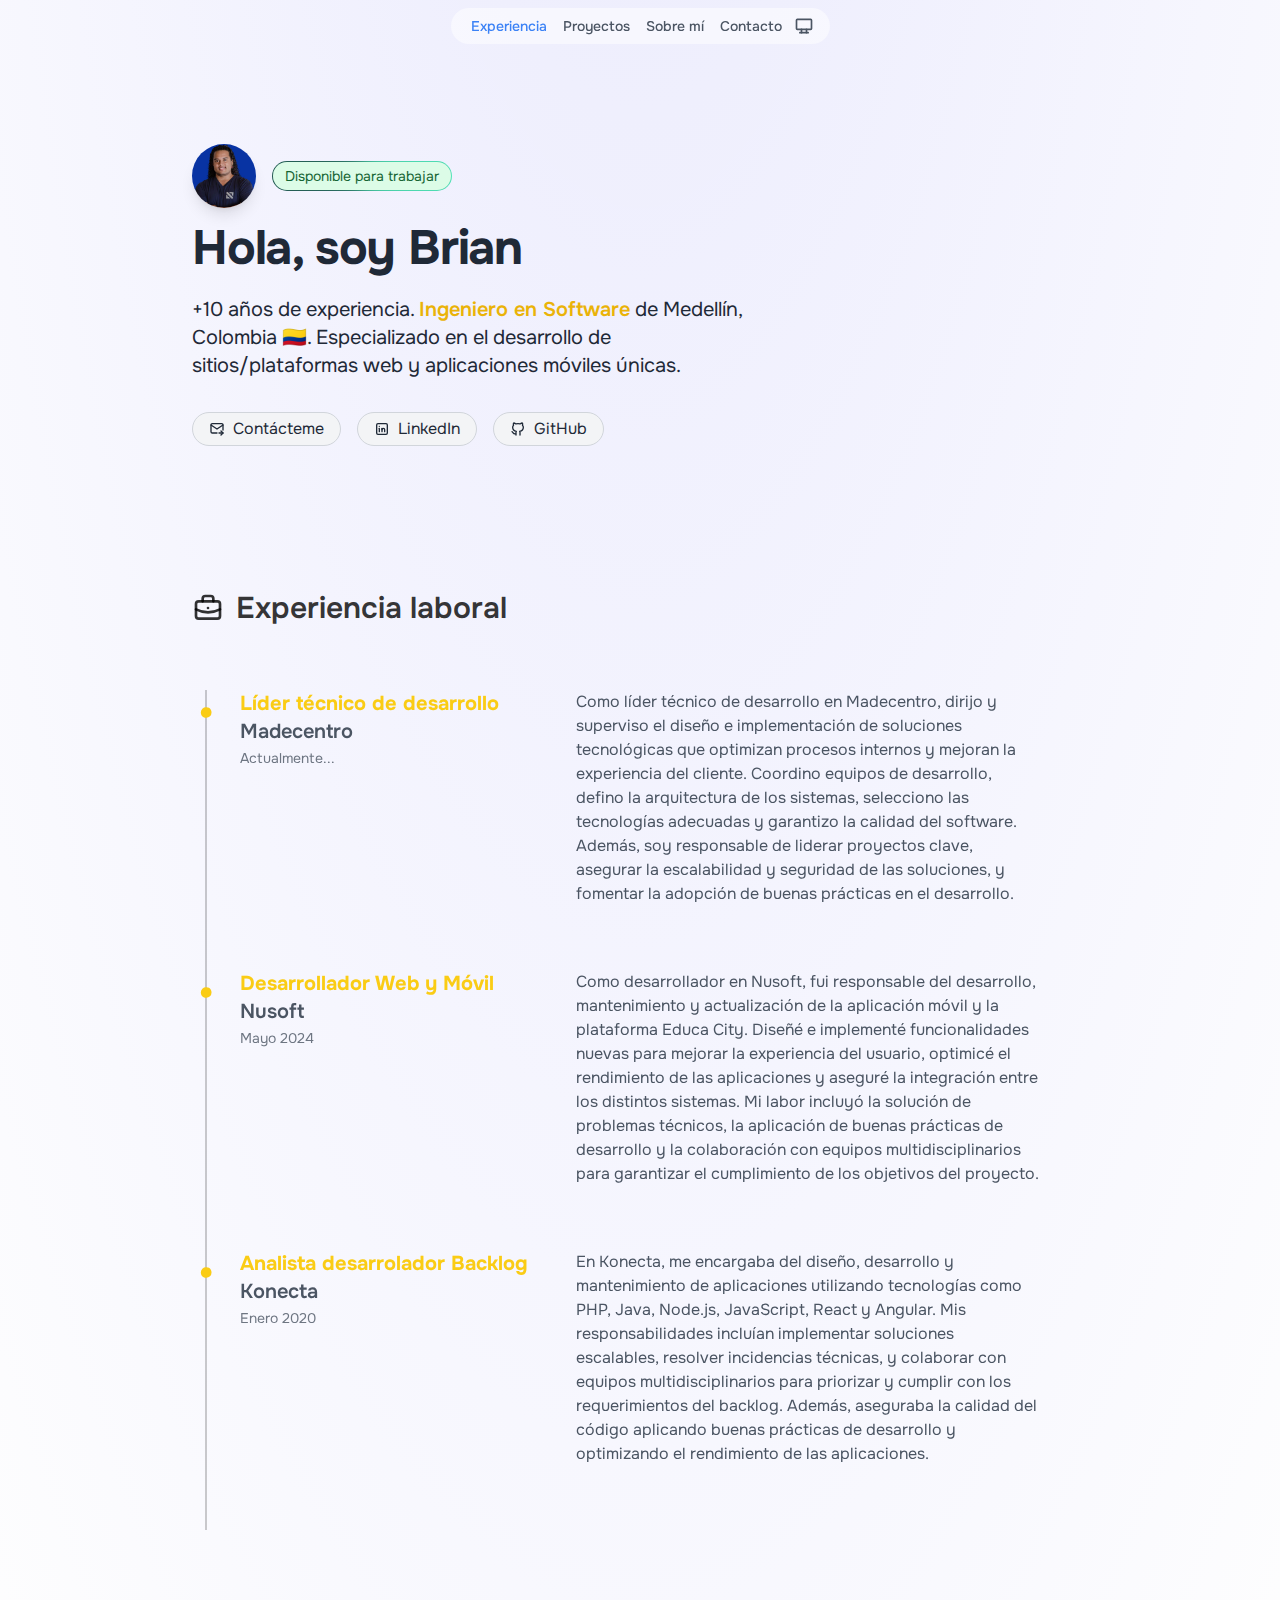
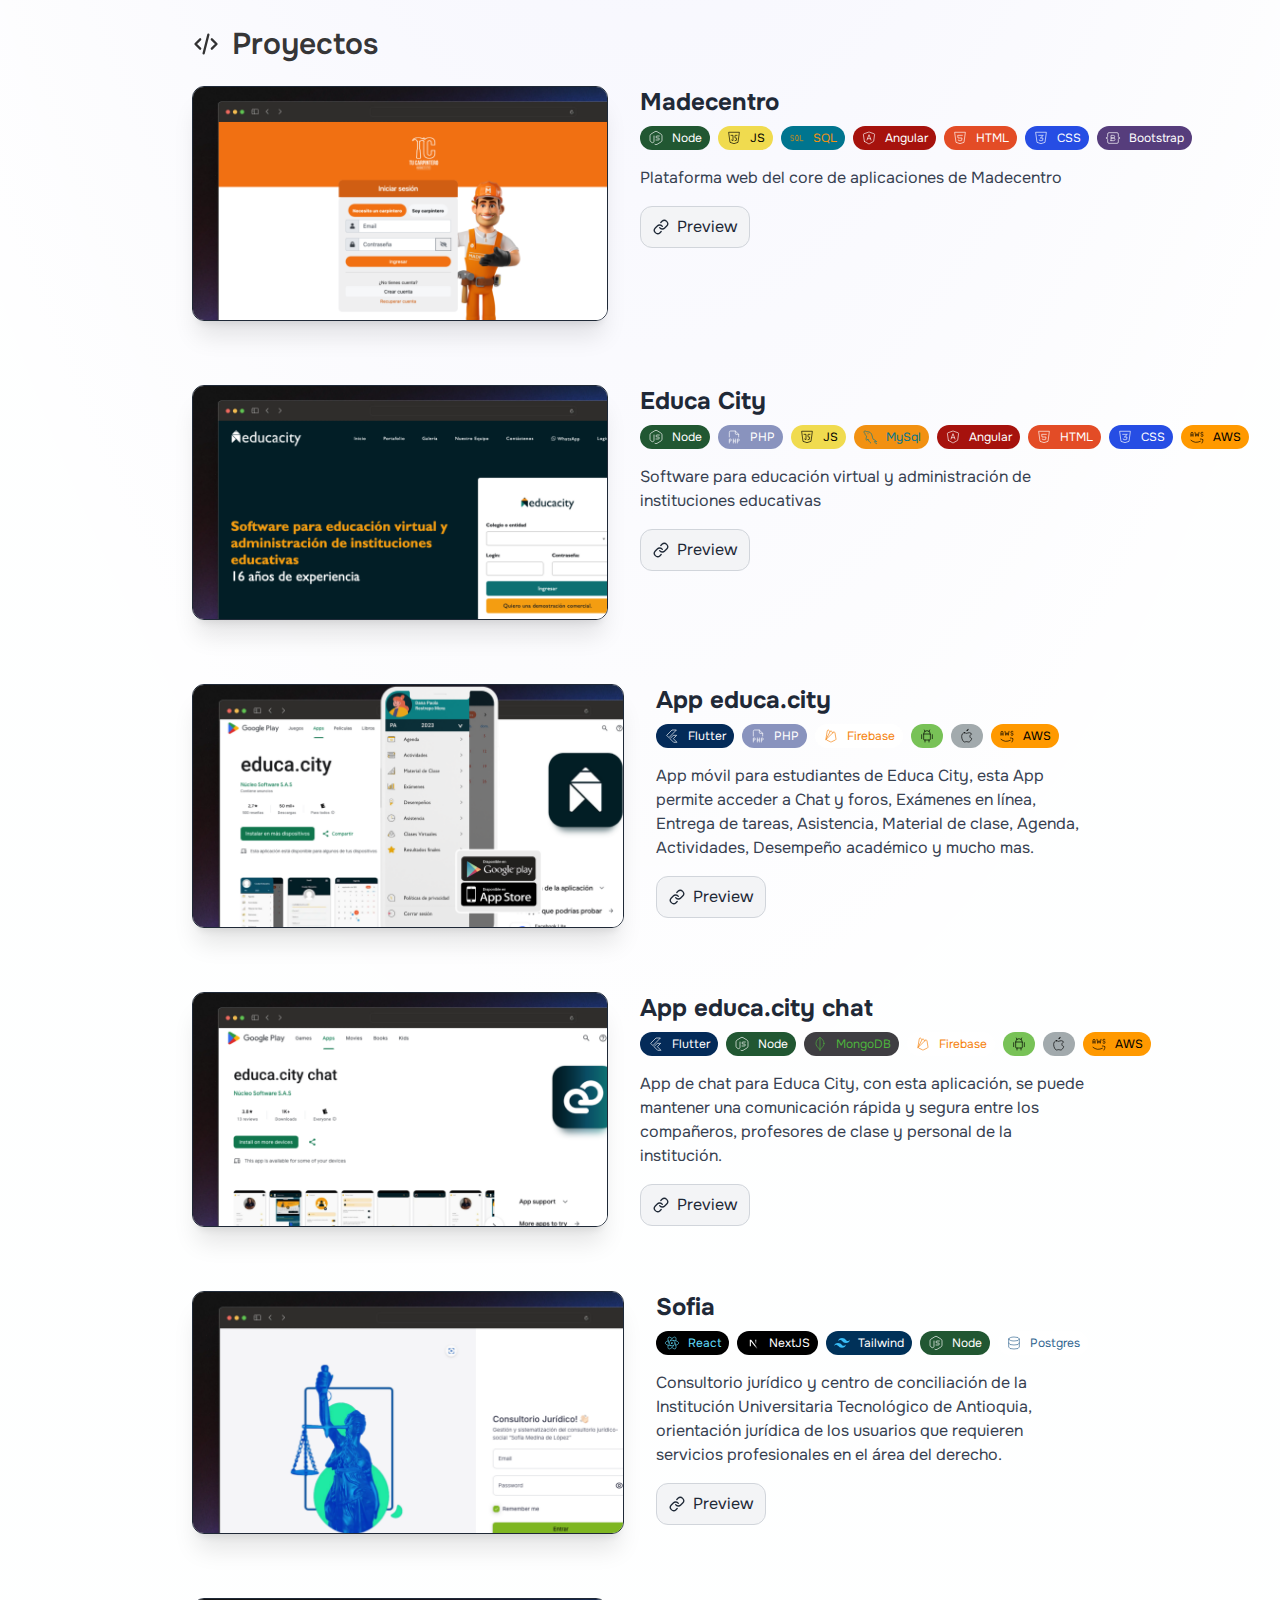
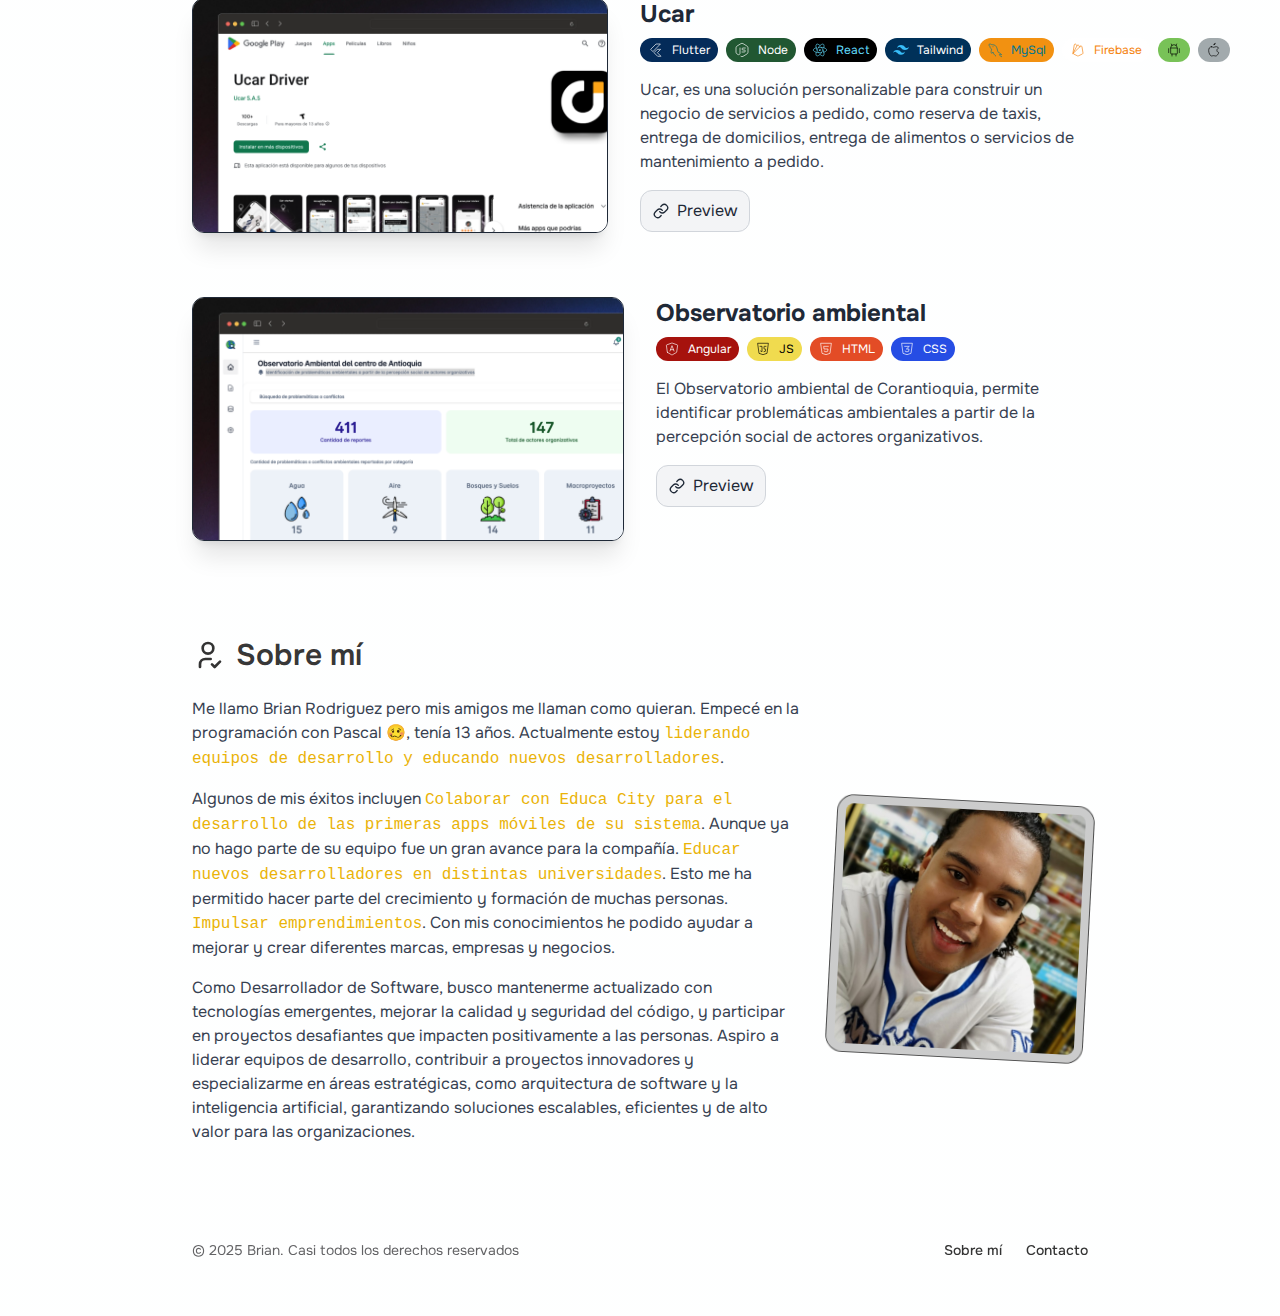
==== index.html @ a67037d2 "Add files via upload" ====
<!DOCTYPE html><html lang="es"> <head><meta charset="UTF-8"><meta name="description" content="Contrata a Brian para crear tu aplicación web o móvil. Ingeniero en software. Especializado en crear aplicaciones únicas."><meta name="viewport" content="width=device-width"><link rel="icon" type="image/svg+xml" href="/favicon.svg"><meta name="generator" content="Astro v4.4.5"><title>Porfolio de Brian - Desarrollador y Programador Web con +10 años de experiencia</title><meta name="astro-view-transitions-enabled" content="true"><meta name="astro-view-transitions-fallback" content="animate"><link rel="stylesheet" href="/_astro/components.CQD74bHV.css" /><script type="module" src="/_astro/hoisted.CfD_V-On.js"></script></head> <body class="relative text-black dark:text-white"> <div class="absolute top-0 bottom-0 z-[-2] min-h-screen w-full bg-gray-50 dark:bg-gray-950
      bg-[radial-gradient(ellipse_80%_80%_at_50%_-20%,rgba(217,216,255,0.5),rgba(255,255,255,0.9))]
      dark:bg-[radial-gradient(ellipse_80%_80%_at_50%_-20%,rgba(120,119,198,0.3),rgba(255,255,255,0))]"></div> <header class="fixed top-0 z-10 flex items-center justify-center w-full mx-auto mt-2" data-astro-cid-3ef6ksr2> <nav class="flex px-3 text-sm font-medium rounded-full text-gray-600 dark:text-gray-200 justify-center items-center" data-astro-cid-3ef6ksr2> <a class="relative block px-2 py-2 transition hover:text-blue-500 dark:hover:text-blue-500" aria-label="experiencia" href="/#experiencia" data-astro-cid-3ef6ksr2> Experiencia </a><a class="relative block px-2 py-2 transition hover:text-blue-500 dark:hover:text-blue-500" aria-label="proyectos" href="/#proyectos" data-astro-cid-3ef6ksr2> Proyectos </a><a class="relative block px-2 py-2 transition hover:text-blue-500 dark:hover:text-blue-500" aria-label="sobre-mi" href="/#sobre-mi" data-astro-cid-3ef6ksr2> Sobre mí </a><a class="relative block px-2 py-2 transition hover:text-blue-500 dark:hover:text-blue-500" aria-label="contacto" href="mailto:xxxllbrianllxxx@gmail.com" data-astro-cid-3ef6ksr2> Contacto </a> <div class="relative ml-1 mr-1" data-astro-cid-x3pjskd3> <button id="theme-toggle-btn" class="appearance-none border-none flex hover:scale-125 transition" data-astro-cid-x3pjskd3 data-astro-transition-persist="astro-ko5uysgj-1"> <span class="sr-only" data-astro-cid-x3pjskd3>Elige el tema</span> <svg id="light" class="theme-toggle-icon size-5 transition-all" data-astro-cid-x3pjskd3 width="24" height="24" viewBox="0 0 24 24" stroke-width="2" stroke="currentColor" fill="none" stroke-linecap="round" stroke-linejoin="round"> <path stroke="none" d="M0 0h24v24H0z" fill="none"></path> <path d="M12 12m-4 0a4 4 0 1 0 8 0a4 4 0 1 0 -8 0"></path> <path d="M3 12h1m8 -9v1m8 8h1m-9 8v1m-6.4 -15.4l.7 .7m12.1 -.7l-.7 .7m0 11.4l.7 .7m-12.1 -.7l-.7 .7"></path> </svg> <svg id="dark" class="theme-toggle-icon absolute size-5 transition-all" data-astro-cid-x3pjskd3 width="24" height="24" viewBox="0 0 24 24" stroke-width="2" stroke="currentColor" fill="none" stroke-linecap="round" stroke-linejoin="round"> <path stroke="none" d="M0 0h24v24H0z" fill="none"></path> <path d="M12 3c.132 0 .263 0 .393 0a7.5 7.5 0 0 0 7.92 12.446a9 9 0 1 1 -8.313 -12.454z"></path> </svg> <svg id="system" class="theme-toggle-icon absolute size-5 transition-all" data-astro-cid-x3pjskd3 width="24" height="24" viewBox="0 0 24 24" stroke-width="2" stroke="currentColor" fill="none" stroke-linecap="round" stroke-linejoin="round"> <path stroke="none" d="M0 0h24v24H0z" fill="none"></path> <path d="M3 5a1 1 0 0 1 1 -1h16a1 1 0 0 1 1 1v10a1 1 0 0 1 -1 1h-16a1 1 0 0 1 -1 -1v-10z"></path> <path d="M7 20h10"></path> <path d="M9 16v4"></path> <path d="M15 16v4"></path> </svg> </button> <div id="themes-menu" class="absolute hidden scale-80 top-8 right-0 text-sm p-1 min-w-[8rem] rounded-md border border-gray-100 bg-white/90 dark:bg-gray-900/90 dark:border-gray-500/20 shadow-[0_3px_10px_rgb(0,0,0,0.2)] backdrop-blur-md" data-astro-cid-x3pjskd3 data-astro-transition-persist="astro-d5hlxqxh-2"> <ul data-astro-cid-x3pjskd3> <li class="themes-menu-option px-2 py-1.5 cursor-default hover:bg-neutral-400/40 dark:hover:bg-gray-500/50 rounded-sm" data-astro-cid-x3pjskd3> Light </li><li class="themes-menu-option px-2 py-1.5 cursor-default hover:bg-neutral-400/40 dark:hover:bg-gray-500/50 rounded-sm" data-astro-cid-x3pjskd3> Dark </li><li class="themes-menu-option px-2 py-1.5 cursor-default hover:bg-neutral-400/40 dark:hover:bg-gray-500/50 rounded-sm" data-astro-cid-x3pjskd3> System </li> </ul> </div> </div>  <script>
  let remove = null
  const matchMedia = window.matchMedia("(prefers-color-scheme: dark)")
  const themesMenu = document.getElementById("themes-menu")

  const getThemePreference = () => {
    if (typeof localStorage !== "undefined") {
      return localStorage.getItem("theme") ?? "system"
    }

    return window.matchMedia("(prefers-color-scheme: dark)").matches
      ? "dark"
      : "light"
  }

  const updateIcon = (themePreference) => {
    document.querySelectorAll(".theme-toggle-icon").forEach((element) => {
      element.style.scale = element.id === themePreference ? "1" : "0"
    })
  }

  const updateTheme = () => {
    if (remove != null) {
      remove()
    }
    matchMedia.addEventListener("change", updateTheme)
    remove = () => {
      matchMedia.removeEventListener("change", updateTheme)
    }

    const themePreference = getThemePreference()
    const isDark =
      themePreference === "dark" ||
      (themePreference === "system" && matchMedia.matches)

    updateIcon(themePreference)
    document.documentElement.classList[isDark ? "add" : "remove"]("dark")
  }

  updateTheme()

  document.addEventListener("click", () => themesMenu.classList.remove("open"))

  document.getElementById("theme-toggle-btn").addEventListener("click", (e) => {
    e.stopPropagation()
    const isClosed = !themesMenu.classList.contains("open")
    themesMenu.classList[isClosed ? "add" : "remove"]("open")
  })

  document.querySelectorAll(".themes-menu-option").forEach((element) => {
    element.addEventListener("click", (e) => {
      localStorage.setItem("theme", e.target.innerText.toLowerCase().trim())
      updateTheme()
    })
  })

  document.addEventListener('astro:after-swap', () => {
    updateTheme();
    window.scrollTo({ left: 0, top: 0, behavior: 'instant' });
  })
</script> </nav> </header>    <main class="px-4"> <section class="section py-16 md:py-36 scroll-m-20 w-full mx-auto container lg:max-w-4xl md:max-w-2xl">  <div class="max-w-xl"> <div class="flex gap-4 mb-4"> <img class="rounded-full shadow-lg size-16" src="./brian.jpg" alt="Brian Rodriguez"> <a href="https://www.linkedin.com/in/xxllbrianllxx" target="_blank" rel="noopener" class="flex items-center transition md:justify-center md:hover:scale-105"> <div class="flex items-center "> <span class="relative inline-flex overflow-hidden rounded-full p-[1px]"> <span class="absolute inset-[-1000%] animate-[spin_2s_linear_infinite] bg-[conic-gradient(from_90deg_at_50%_50%,#51E4B8_0%,#21554E_50%,#51E4B8_100%)]"></span> <div class="inline-flex items-center justify-center w-full px-3 py-1 text-sm text-green-800 bg-green-100 rounded-full cursor-pointer dark:bg-gray-800 dark:text-white/80 backdrop-blur-3xl whitespace-nowrap"> Disponible para trabajar </div> </span> </div> </a> </div> <h1 class="text-4xl font-bold tracking-tight text-gray-800 sm:text-5xl dark:text-white">
Hola, soy Brian
</h1> <p class="mt-6 text-xl text-gray-800 dark:[&>strong]:text-yellow-200 [&>strong]:text-yellow-500 [&>strong]:font-semibold dark:text-gray-300">
+10 años de experiencia. <strong>Ingeniero en Software</strong>
de Medellín, Colombia 🇨🇴. Especializado en el desarrollo de sitios/plataformas web y aplicaciones
    móviles únicas.
</p> <nav class="flex flex-wrap gap-4 mt-8"> <a href="mailto:brian.alber@hotmail.com" target="_blank" rel="noopener noreferrer" role="link" class="inline-flex items-center justify-center gap-2 px-4 py-1 text-gray-800 transition bg-gray-100 border border-gray-300 rounded-full dark:bg-gray-800 dark:border-gray-600 dark:text-white focus-visible:ring-yellow-500/80 text-md hover:bg-gray-900 hover:border-gray-700 hover:text-white dark:hover:bg-gray-100 dark:hover:border-gray-300 dark:hover:text-black group max-w-fit focus:outline-none focus-visible:outline-none focus-visible:ring focus-visible:ring-white focus-visible:ring-offset-2 active:bg-black">  <svg class="size-4" xmlns="http://www.w3.org/2000/svg" class="icon icon-tabler icon-tabler-mail-forward" width="24" height="24" viewBox="0 0 24 24" stroke-width="2" stroke="currentColor" fill="none" stroke-linecap="round" stroke-linejoin="round"><path stroke="none" d="M0 0h24v24H0z" fill="none"></path><path d="M12 18h-7a2 2 0 0 1 -2 -2v-10a2 2 0 0 1 2 -2h14a2 2 0 0 1 2 2v7.5"></path><path d="M3 6l9 6l9 -6"></path><path d="M15 18h6"></path><path d="M18 15l3 3l-3 3"></path></svg>
Contácteme
 </a> <a href="https://www.linkedin.com/in/xxllbrianllxx" target="_blank" rel="noopener noreferrer" role="link" class="inline-flex items-center justify-center gap-2 px-4 py-1 text-gray-800 transition bg-gray-100 border border-gray-300 rounded-full dark:bg-gray-800 dark:border-gray-600 dark:text-white focus-visible:ring-yellow-500/80 text-md hover:bg-gray-900 hover:border-gray-700 hover:text-white dark:hover:bg-gray-100 dark:hover:border-gray-300 dark:hover:text-black group max-w-fit focus:outline-none focus-visible:outline-none focus-visible:ring focus-visible:ring-white focus-visible:ring-offset-2 active:bg-black">  <svg class="size-4" xmlns="http://www.w3.org/2000/svg" class="icon icon-tabler icon-tabler-brand-linkedin" width="24" height="24" viewBox="0 0 24 24" stroke-width="2" stroke="currentColor" fill="none" stroke-linecap="round" stroke-linejoin="round"><path stroke="none" d="M0 0h24v24H0z" fill="none"></path><path d="M4 4m0 2a2 2 0 0 1 2 -2h12a2 2 0 0 1 2 2v12a2 2 0 0 1 -2 2h-12a2 2 0 0 1 -2 -2z"></path><path d="M8 11l0 5"></path><path d="M8 8l0 .01"></path><path d="M12 16l0 -5"></path><path d="M16 16v-3a2 2 0 0 0 -4 0"></path></svg>
LinkedIn
 </a> <a href="https://github.com/xxxllbrianllxxx" target="_blank" rel="noopener noreferrer" role="link" class="inline-flex items-center justify-center gap-2 px-4 py-1 text-gray-800 transition bg-gray-100 border border-gray-300 rounded-full dark:bg-gray-800 dark:border-gray-600 dark:text-white focus-visible:ring-yellow-500/80 text-md hover:bg-gray-900 hover:border-gray-700 hover:text-white dark:hover:bg-gray-100 dark:hover:border-gray-300 dark:hover:text-black group max-w-fit focus:outline-none focus-visible:outline-none focus-visible:ring focus-visible:ring-white focus-visible:ring-offset-2 active:bg-black">  <svg class="size-4" xmlns="http://www.w3.org/2000/svg" class="icon icon-tabler icon-tabler-brand-github" width="24" height="24" viewBox="0 0 24 24" stroke-width="2" stroke="currentColor" fill="none" stroke-linecap="round" stroke-linejoin="round"><path stroke="none" d="M0 0h24v24H0z" fill="none"></path><path d="M9 19c-4.3 1.4 -4.3 -2.5 -6 -3m12 5v-3.5c0 -1 .1 -1.4 -.5 -2c2.8 -.3 5.5 -1.4 5.5 -6a4.6 4.6 0 0 0 -1.3 -3.2a4.2 4.2 0 0 0 -.1 -3.2s-1.1 -.3 -3.5 1.3a12.3 12.3 0 0 0 -6.2 0c-2.4 -1.6 -3.5 -1.3 -3.5 -1.3a4.2 4.2 0 0 0 -.1 3.2a4.6 4.6 0 0 0 -1.3 3.2c0 4.6 2.7 5.7 5.5 6c-.6 .6 -.6 1.2 -.5 2v3.5"></path></svg>
GitHub
 </a> </nav> </div>  </section> </main> <div class="space-y-24"> <section id="experiencia" data-section="experiencia" class="section undefined scroll-m-20 w-full mx-auto container lg:max-w-4xl md:max-w-2xl">  <h2 class="flex items-center mb-6 text-3xl font-semibold gap-x-3 text-black/80 dark:text-white undefined">  <svg class="size-8" width="24" height="24" viewBox="0 0 24 24" stroke-width="2" stroke="currentColor" fill="none" stroke-linecap="round" stroke-linejoin="round"><path stroke="none" d="M0 0h24v24H0z" fill="none"></path><path d="M3 7m0 2a2 2 0 0 1 2 -2h14a2 2 0 0 1 2 2v9a2 2 0 0 1 -2 2h-14a2 2 0 0 1 -2 -2z"></path><path d="M8 7v-2a2 2 0 0 1 2 -2h4a2 2 0 0 1 2 2v2"></path><path d="M12 12l0 .01"></path><path d="M3 13a20 20 0 0 0 18 0"></path></svg>
Experiencia laboral
 </h2> <ol class="relative mt-16"> <li class=""> <div class="relative mx-12 pb-12 grid before:absolute before:left-[-35px] before:block before:h-full before:border-l-2 before:border-black/20 dark:before:border-white/15 before:content-[''] md:grid-cols-5 md:gap-10 md:space-x-4]"> <div class="relative pb-12 md:col-span-2"> <div class="sticky top-0"> <span class="text-yellow-400 -left-[42px] absolute rounded-full text-5xl">&bull;</span> <h3 class="text-xl font-bold text-yellow-400">Líder técnico de desarrollo</h3> <h4 class="font-semibold text-xl text-gray-600 dark:text-white">Madecentro</h4> <time class="p-0 m-0 text-sm text-gray-600/80 dark:text-white/80">Actualmente...</time> </div> </div> <div class="relative flex flex-col gap-2 pb-4 text-gray-600 dark:text-gray-300 md:col-span-3"> Como líder técnico de desarrollo en Madecentro, dirijo y superviso el diseño e implementación de soluciones tecnológicas que optimizan procesos internos y mejoran la experiencia del cliente. Coordino equipos de desarrollo, defino la arquitectura de los sistemas, selecciono las tecnologías adecuadas y garantizo la calidad del software. Además, soy responsable de liderar proyectos clave, asegurar la escalabilidad y seguridad de las soluciones, y fomentar la adopción de buenas prácticas en el desarrollo.  </div> </div> </li><li class=""> <div class="relative mx-12 pb-12 grid before:absolute before:left-[-35px] before:block before:h-full before:border-l-2 before:border-black/20 dark:before:border-white/15 before:content-[''] md:grid-cols-5 md:gap-10 md:space-x-4]"> <div class="relative pb-12 md:col-span-2"> <div class="sticky top-0"> <span class="text-yellow-400 -left-[42px] absolute rounded-full text-5xl">&bull;</span> <h3 class="text-xl font-bold text-yellow-400">Desarrollador Web y Móvil</h3> <h4 class="font-semibold text-xl text-gray-600 dark:text-white">Nusoft</h4> <time class="p-0 m-0 text-sm text-gray-600/80 dark:text-white/80">Mayo 2024</time> </div> </div> <div class="relative flex flex-col gap-2 pb-4 text-gray-600 dark:text-gray-300 md:col-span-3"> Como desarrollador en Nusoft, fui responsable del desarrollo, mantenimiento y actualización de la aplicación móvil y la plataforma Educa City. Diseñé e implementé funcionalidades nuevas para mejorar la experiencia del usuario, optimicé el rendimiento de las aplicaciones y aseguré la integración entre los distintos sistemas. Mi labor incluyó la solución de problemas técnicos, la aplicación de buenas prácticas de desarrollo y la colaboración con equipos multidisciplinarios para garantizar el cumplimiento de los objetivos del proyecto.  </div> </div> </li><li class=""> <div class="relative mx-12 pb-12 grid before:absolute before:left-[-35px] before:block before:h-full before:border-l-2 before:border-black/20 dark:before:border-white/15 before:content-[''] md:grid-cols-5 md:gap-10 md:space-x-4]"> <div class="relative pb-12 md:col-span-2"> <div class="sticky top-0"> <span class="text-yellow-400 -left-[42px] absolute rounded-full text-5xl">&bull;</span> <h3 class="text-xl font-bold text-yellow-400">Analista desarrolador Backlog</h3> <h4 class="font-semibold text-xl text-gray-600 dark:text-white">Konecta</h4> <time class="p-0 m-0 text-sm text-gray-600/80 dark:text-white/80">Enero 2020</time> </div> </div> <div class="relative flex flex-col gap-2 pb-4 text-gray-600 dark:text-gray-300 md:col-span-3"> En Konecta, me encargaba del diseño, desarrollo y mantenimiento de aplicaciones utilizando tecnologías como PHP, Java, Node.js, JavaScript, React y Angular. Mis responsabilidades incluían implementar soluciones escalables, resolver incidencias técnicas, y colaborar con equipos multidisciplinarios para priorizar y cumplir con los requerimientos del backlog. Además, aseguraba la calidad del código aplicando buenas prácticas de desarrollo y optimizando el rendimiento de las aplicaciones.  </div> </div> </li> </ol>  </section> <section id="proyectos" data-section="proyectos" class="section undefined scroll-m-20 w-full mx-auto container lg:max-w-4xl md:max-w-2xl">  <h2 class="flex items-center mb-6 text-3xl font-semibold gap-x-3 text-black/80 dark:text-white undefined">  <svg class="size-7" xmlns="http://www.w3.org/2000/svg" width="24" height="24" viewBox="0 0 24 24" stroke-width="2" stroke="currentColor" fill="none" stroke-linecap="round" stroke-linejoin="round"> <path stroke="none" d="M0 0h24v24H0z" fill="none"></path> <path d="M7 8l-4 4l4 4"></path> <path d="M17 8l4 4l-4 4"></path> <path d="M14 4l-4 16"></path> </svg>
Proyectos
 </h2> <div class="flex flex-col gap-y-16"> <article class="flex flex-col space-x-0 space-y-8 group md:flex-row md:space-x-8 md:space-y-0"> <div class="w-full md:w-1/2"> <div class="relative flex flex-col items-center col-span-6 row-span-5 gap-8 transition duration-500 ease-in-out transform shadow-xl overflow-clip rounded-xl sm:rounded-xl md:group-hover:-translate-y-1 md:group-hover:shadow-2xl lg:border lg:border-gray-800 lg:hover:border-gray-700 lg:hover:bg-gray-800/50"> <img alt="Recién llegado vs 5 años en Nueva Zelanda" class="object-cover object-top w-full h-56 transition duration-500 sm:h-full md:scale-110 md:group-hover:scale-105" loading="lazy" src="/projects/madecentro.webp"> </div> </div> <div class="w-full md:w-1/2 md:max-w-lg"> <h3 class="text-2xl font-bold text-gray-800 dark:text-gray-100">Madecentro</h3> <div class="flex flex-wrap mt-2"> <ul class="flex flex-row mb-2 gap-x-2"> <li> <span class="flex gap-x-2 rounded-full text-xs bg-[#215732] text-white  py-1 px-2 "> <svg class="size-4" xmlns="http://www.w3.org/2000/svg" width="24" height="24" viewBox="0 0 24 24" fill="none" stroke="currentColor" stroke-width="1" stroke-linecap="round" stroke-linejoin="round" class="icon icon-tabler icons-tabler-outline icon-tabler-brand-nodejs"><path stroke="none" d="M0 0h24v24H0z" fill="none"></path><path d="M9 9v8.044a2 2 0 0 1 -2.996 1.734l-1.568 -.9a3 3 0 0 1 -1.436 -2.561v-6.635a3 3 0 0 1 1.436 -2.56l6 -3.667a3 3 0 0 1 3.128 0l6 3.667a3 3 0 0 1 1.436 2.561v6.634a3 3 0 0 1 -1.436 2.56l-6 3.667a3 3 0 0 1 -3.128 0"></path><path d="M17 9h-3.5a1.5 1.5 0 0 0 0 3h2a1.5 1.5 0 0 1 0 3h-3.5"></path></svg> Node </span> </li><li> <span class="flex gap-x-2 rounded-full text-xs bg-[#F0DB4F] text-black py-1 px-2 "> <svg class="size-4" xmlns="http://www.w3.org/2000/svg" width="24" height="24" viewBox="0 0 24 24" fill="none" stroke="currentColor" stroke-width="1" stroke-linecap="round" stroke-linejoin="round" class="icon icon-tabler icons-tabler-outline icon-tabler-brand-javascript"><path stroke="none" d="M0 0h24v24H0z" fill="none"></path><path d="M20 4l-2 14.5l-6 2l-6 -2l-2 -14.5z"></path><path d="M7.5 8h3v8l-2 -1"></path><path d="M16.5 8h-2.5a.5 .5 0 0 0 -.5 .5v3a.5 .5 0 0 0 .5 .5h1.423a.5 .5 0 0 1 .495 .57l-.418 2.93l-2 .5"></path></svg> JS </span> </li><li> <span class="flex gap-x-2 rounded-full text-xs bg-[#00758F] text-[#F29111] py-1 px-2 "> <svg class="size-4" xmlns="http://www.w3.org/2000/svg" width="24" height="24" viewBox="0 0 24 24" fill="none" stroke="currentColor" stroke-width="1" stroke-linecap="round" stroke-linejoin="round" class="icon icon-tabler icons-tabler-outline icon-tabler-sql"><path stroke="none" d="M0 0h24v24H0z" fill="none"></path><path d="M12 8a2 2 0 0 1 2 2v4a2 2 0 1 1 -4 0v-4a2 2 0 0 1 2 -2z"></path><path d="M17 8v8h4"></path><path d="M13 15l1 1"></path><path d="M3 15a1 1 0 0 0 1 1h2a1 1 0 0 0 1 -1v-2a1 1 0 0 0 -1 -1h-2a1 1 0 0 1 -1 -1v-2a1 1 0 0 1 1 -1h2a1 1 0 0 1 1 1"></path></svg> SQL </span> </li><li> <span class="flex gap-x-2 rounded-full text-xs bg-[#a6120d] text-white py-1 px-2 "> <svg class="size-4" xmlns="http://www.w3.org/2000/svg" width="24" height="24" viewBox="0 0 24 24" fill="none" stroke="currentColor" stroke-width="1" stroke-linecap="round" stroke-linejoin="round" class="icon icon-tabler icons-tabler-outline icon-tabler-brand-angular"><path stroke="none" d="M0 0h24v24H0z" fill="none"></path><path d="M5.428 17.245l6.076 3.471a1 1 0 0 0 .992 0l6.076 -3.471a1 1 0 0 0 .495 -.734l1.323 -9.704a1 1 0 0 0 -.658 -1.078l-7.4 -2.612a1 1 0 0 0 -.665 0l-7.399 2.613a1 1 0 0 0 -.658 1.078l1.323 9.704a1 1 0 0 0 .495 .734z"></path><path d="M9 15l3 -8l3 8"></path><path d="M10 13h4"></path></svg> Angular </span> </li><li> <span class="flex gap-x-2 rounded-full text-xs bg-[#e34c26] text-white py-1 px-2 "> <svg class="size-4" xmlns="http://www.w3.org/2000/svg" width="24" height="24" viewBox="0 0 24 24" fill="none" stroke="currentColor" stroke-width="1" stroke-linecap="round" stroke-linejoin="round" class="icon icon-tabler icons-tabler-outline icon-tabler-brand-html5"><path stroke="none" d="M0 0h24v24H0z" fill="none"></path><path d="M20 4l-2 14.5l-6 2l-6 -2l-2 -14.5z"></path><path d="M15.5 8h-7l.5 4h6l-.5 3.5l-2.5 .75l-2.5 -.75l-.1 -.5"></path></svg> HTML </span> </li><li> <span class="flex gap-x-2 rounded-full text-xs bg-[#264de4] text-white py-1 px-2 "> <svg class="size-4" xmlns="http://www.w3.org/2000/svg" width="24" height="24" viewBox="0 0 24 24" fill="none" stroke="currentColor" stroke-width="1" stroke-linecap="round" stroke-linejoin="round" class="icon icon-tabler icons-tabler-outline icon-tabler-brand-css3"><path stroke="none" d="M0 0h24v24H0z" fill="none"></path><path d="M20 4l-2 14.5l-6 2l-6 -2l-2 -14.5z"></path><path d="M8.5 8h7l-4.5 4h4l-.5 3.5l-2.5 .75l-2.5 -.75l-.1 -.5"></path></svg> CSS </span> </li><li> <span class="flex gap-x-2 rounded-full text-xs bg-[#563d7c] text-white py-1 px-2 "> <svg class="size-4" xmlns="http://www.w3.org/2000/svg" width="24" height="24" viewBox="0 0 24 24" fill="none" stroke="currentColor" stroke-width="1" stroke-linecap="round" stroke-linejoin="round" class="icon icon-tabler icons-tabler-outline icon-tabler-brand-bootstrap"><path stroke="none" d="M0 0h24v24H0z" fill="none"></path><path d="M2 12a2 2 0 0 0 2 -2v-4a2 2 0 0 1 2 -2h12a2 2 0 0 1 2 2v4a2 2 0 0 0 2 2"></path><path d="M2 12a2 2 0 0 1 2 2v4a2 2 0 0 0 2 2h12a2 2 0 0 0 2 -2v-4a2 2 0 0 1 2 -2"></path><path d="M9 16v-8h3.5a2 2 0 1 1 0 4h-3.5h4a2 2 0 1 1 0 4h-4z"></path></svg> Bootstrap </span> </li> </ul> <div class="mt-2 text-gray-700 dark:text-gray-400">Plataforma web del core de aplicaciones de Madecentro</div> <footer class="flex items-end justify-start mt-4 gap-x-4">  <a target="_blank" href="https://www.tucarpintero.co/mercadeo/tc-carpintero#/inicio-sesion" role="link" class="inline-flex bg-gray-100 text-gray-800 border-gray-300 items-center justify-center gap-2 px-3 py-2 space-x-2 text-base transition dark:text-white dark:bg-gray-800 border dark:border-gray-600 focus-visible:ring-yellow-500/80 text-md hover:bg-gray-800 hover:border-gray-900 group max-w-fit rounded-xl hover:text-white focus:outline-none focus-visible:outline-none focus-visible:ring focus-visible:ring-white focus-visible:ring-offset-2 active:bg-black">  <svg class="size-4" xmlns="http://www.w3.org/2000/svg" width="24" height="24" viewBox="0 0 24 24" fill="none" stroke="currentColor" stroke-width="2" stroke-linecap="round" stroke-linejoin="round" class="link"><path d="M10 13a5 5 0 0 0 7.54.54l3-3a5 5 0 0 0-7.07-7.07l-1.72 1.71"></path><path d="M14 11a5 5 0 0 0-7.54-.54l-3 3a5 5 0 0 0 7.07 7.07l1.71-1.71"></path></svg>
Preview
 </a> </footer> </div> </div> </article><article class="flex flex-col space-x-0 space-y-8 group md:flex-row md:space-x-8 md:space-y-0"> <div class="w-full md:w-1/2"> <div class="relative flex flex-col items-center col-span-6 row-span-5 gap-8 transition duration-500 ease-in-out transform shadow-xl overflow-clip rounded-xl sm:rounded-xl md:group-hover:-translate-y-1 md:group-hover:shadow-2xl lg:border lg:border-gray-800 lg:hover:border-gray-700 lg:hover:bg-gray-800/50"> <img alt="Recién llegado vs 5 años en Nueva Zelanda" class="object-cover object-top w-full h-56 transition duration-500 sm:h-full md:scale-110 md:group-hover:scale-105" loading="lazy" src="/projects/ec.webp"> </div> </div> <div class="w-full md:w-1/2 md:max-w-lg"> <h3 class="text-2xl font-bold text-gray-800 dark:text-gray-100">Educa City</h3> <div class="flex flex-wrap mt-2"> <ul class="flex flex-row mb-2 gap-x-2"> <li> <span class="flex gap-x-2 rounded-full text-xs bg-[#215732] text-white  py-1 px-2 "> <svg class="size-4" xmlns="http://www.w3.org/2000/svg" width="24" height="24" viewBox="0 0 24 24" fill="none" stroke="currentColor" stroke-width="1" stroke-linecap="round" stroke-linejoin="round" class="icon icon-tabler icons-tabler-outline icon-tabler-brand-nodejs"><path stroke="none" d="M0 0h24v24H0z" fill="none"></path><path d="M9 9v8.044a2 2 0 0 1 -2.996 1.734l-1.568 -.9a3 3 0 0 1 -1.436 -2.561v-6.635a3 3 0 0 1 1.436 -2.56l6 -3.667a3 3 0 0 1 3.128 0l6 3.667a3 3 0 0 1 1.436 2.561v6.634a3 3 0 0 1 -1.436 2.56l-6 3.667a3 3 0 0 1 -3.128 0"></path><path d="M17 9h-3.5a1.5 1.5 0 0 0 0 3h2a1.5 1.5 0 0 1 0 3h-3.5"></path></svg> Node </span> </li><li> <span class="flex gap-x-2 rounded-full text-xs bg-[#8993be] text-white py-1 px-2 "> <svg class="size-4" xmlns="http://www.w3.org/2000/svg" width="24" height="24" viewBox="0 0 24 24" fill="none" stroke="currentColor" stroke-width="1" stroke-linecap="round" stroke-linejoin="round" class="icon icon-tabler icons-tabler-outline icon-tabler-file-type-php"><path stroke="none" d="M0 0h24v24H0z" fill="none"></path><path d="M14 3v4a1 1 0 0 0 1 1h4"></path><path d="M5 12v-7a2 2 0 0 1 2 -2h7l5 5v4"></path><path d="M5 18h1.5a1.5 1.5 0 0 0 0 -3h-1.5v6"></path><path d="M17 18h1.5a1.5 1.5 0 0 0 0 -3h-1.5v6"></path><path d="M11 21v-6"></path><path d="M14 15v6"></path><path d="M11 18h3"></path></svg> PHP </span> </li><li> <span class="flex gap-x-2 rounded-full text-xs bg-[#F0DB4F] text-black py-1 px-2 "> <svg class="size-4" xmlns="http://www.w3.org/2000/svg" width="24" height="24" viewBox="0 0 24 24" fill="none" stroke="currentColor" stroke-width="1" stroke-linecap="round" stroke-linejoin="round" class="icon icon-tabler icons-tabler-outline icon-tabler-brand-javascript"><path stroke="none" d="M0 0h24v24H0z" fill="none"></path><path d="M20 4l-2 14.5l-6 2l-6 -2l-2 -14.5z"></path><path d="M7.5 8h3v8l-2 -1"></path><path d="M16.5 8h-2.5a.5 .5 0 0 0 -.5 .5v3a.5 .5 0 0 0 .5 .5h1.423a.5 .5 0 0 1 .495 .57l-.418 2.93l-2 .5"></path></svg> JS </span> </li><li> <span class="flex gap-x-2 rounded-full text-xs bg-[#f29111] text-[#00758f] py-1 px-2 "> <svg class="size-4" xmlns="http://www.w3.org/2000/svg" width="24" height="24" viewBox="0 0 24 24" fill="none" stroke="currentColor" stroke-width="1" stroke-linecap="round" stroke-linejoin="round" class="icon icon-tabler icons-tabler-outline icon-tabler-brand-mysql"><path stroke="none" d="M0 0h24v24H0z" fill="none"></path><path d="M13 21c-1.427 -1.026 -3.59 -3.854 -4 -6c-.486 .77 -1.501 2 -2 2c-1.499 -.888 -.574 -3.973 0 -6c-1.596 -1.433 -2.468 -2.458 -2.5 -4c-3.35 -3.44 -.444 -5.27 2.5 -3h1c8.482 .5 6.421 8.07 9 11.5c2.295 .522 3.665 2.254 5 3.5c-2.086 -.2 -2.784 -.344 -3.5 0c.478 1.64 2.123 2.2 3.5 3"></path><path d="M9 7h.01"></path></svg> MySql </span> </li><li> <span class="flex gap-x-2 rounded-full text-xs bg-[#a6120d] text-white py-1 px-2 "> <svg class="size-4" xmlns="http://www.w3.org/2000/svg" width="24" height="24" viewBox="0 0 24 24" fill="none" stroke="currentColor" stroke-width="1" stroke-linecap="round" stroke-linejoin="round" class="icon icon-tabler icons-tabler-outline icon-tabler-brand-angular"><path stroke="none" d="M0 0h24v24H0z" fill="none"></path><path d="M5.428 17.245l6.076 3.471a1 1 0 0 0 .992 0l6.076 -3.471a1 1 0 0 0 .495 -.734l1.323 -9.704a1 1 0 0 0 -.658 -1.078l-7.4 -2.612a1 1 0 0 0 -.665 0l-7.399 2.613a1 1 0 0 0 -.658 1.078l1.323 9.704a1 1 0 0 0 .495 .734z"></path><path d="M9 15l3 -8l3 8"></path><path d="M10 13h4"></path></svg> Angular </span> </li><li> <span class="flex gap-x-2 rounded-full text-xs bg-[#e34c26] text-white py-1 px-2 "> <svg class="size-4" xmlns="http://www.w3.org/2000/svg" width="24" height="24" viewBox="0 0 24 24" fill="none" stroke="currentColor" stroke-width="1" stroke-linecap="round" stroke-linejoin="round" class="icon icon-tabler icons-tabler-outline icon-tabler-brand-html5"><path stroke="none" d="M0 0h24v24H0z" fill="none"></path><path d="M20 4l-2 14.5l-6 2l-6 -2l-2 -14.5z"></path><path d="M15.5 8h-7l.5 4h6l-.5 3.5l-2.5 .75l-2.5 -.75l-.1 -.5"></path></svg> HTML </span> </li><li> <span class="flex gap-x-2 rounded-full text-xs bg-[#264de4] text-white py-1 px-2 "> <svg class="size-4" xmlns="http://www.w3.org/2000/svg" width="24" height="24" viewBox="0 0 24 24" fill="none" stroke="currentColor" stroke-width="1" stroke-linecap="round" stroke-linejoin="round" class="icon icon-tabler icons-tabler-outline icon-tabler-brand-css3"><path stroke="none" d="M0 0h24v24H0z" fill="none"></path><path d="M20 4l-2 14.5l-6 2l-6 -2l-2 -14.5z"></path><path d="M8.5 8h7l-4.5 4h4l-.5 3.5l-2.5 .75l-2.5 -.75l-.1 -.5"></path></svg> CSS </span> </li><li> <span class="flex gap-x-2 rounded-full text-xs bg-[#FF9900] text-black py-1 px-2 "> <svg class="size-4" xmlns="http://www.w3.org/2000/svg" width="24" height="24" viewBox="0 0 24 24" fill="none" stroke="currentColor" stroke-width="1" stroke-linecap="round" stroke-linejoin="round" class="icon icon-tabler icons-tabler-outline icon-tabler-brand-aws"><path stroke="none" d="M0 0h24v24H0z" fill="none"></path><path d="M17 18.5a15.198 15.198 0 0 1 -7.37 1.44a14.62 14.62 0 0 1 -6.63 -2.94"></path><path d="M19.5 21c.907 -1.411 1.451 -3.323 1.5 -5c-1.197 -.773 -2.577 -.935 -4 -1"></path><path d="M3 11v-4.5a1.5 1.5 0 0 1 3 0v4.5"></path><path d="M3 9h3"></path><path d="M9 5l1.2 6l1.8 -4l1.8 4l1.2 -6"></path><path d="M18 10.25c0 .414 .336 .75 .75 .75h1.25a1 1 0 0 0 1 -1v-1a1 1 0 0 0 -1 -1h-1a1 1 0 0 1 -1 -1v-1a1 1 0 0 1 1 -1h1.25a.75 .75 0 0 1 .75 .75"></path></svg> AWS </span> </li> </ul> <div class="mt-2 text-gray-700 dark:text-gray-400">Software para educación virtual y administración de instituciones educativas</div> <footer class="flex items-end justify-start mt-4 gap-x-4">  <a target="_blank" href="https://www.educa.city/" role="link" class="inline-flex bg-gray-100 text-gray-800 border-gray-300 items-center justify-center gap-2 px-3 py-2 space-x-2 text-base transition dark:text-white dark:bg-gray-800 border dark:border-gray-600 focus-visible:ring-yellow-500/80 text-md hover:bg-gray-800 hover:border-gray-900 group max-w-fit rounded-xl hover:text-white focus:outline-none focus-visible:outline-none focus-visible:ring focus-visible:ring-white focus-visible:ring-offset-2 active:bg-black">  <svg class="size-4" xmlns="http://www.w3.org/2000/svg" width="24" height="24" viewBox="0 0 24 24" fill="none" stroke="currentColor" stroke-width="2" stroke-linecap="round" stroke-linejoin="round" class="link"><path d="M10 13a5 5 0 0 0 7.54.54l3-3a5 5 0 0 0-7.07-7.07l-1.72 1.71"></path><path d="M14 11a5 5 0 0 0-7.54-.54l-3 3a5 5 0 0 0 7.07 7.07l1.71-1.71"></path></svg>
Preview
 </a> </footer> </div> </div> </article><article class="flex flex-col space-x-0 space-y-8 group md:flex-row md:space-x-8 md:space-y-0"> <div class="w-full md:w-1/2"> <div class="relative flex flex-col items-center col-span-6 row-span-5 gap-8 transition duration-500 ease-in-out transform shadow-xl overflow-clip rounded-xl sm:rounded-xl md:group-hover:-translate-y-1 md:group-hover:shadow-2xl lg:border lg:border-gray-800 lg:hover:border-gray-700 lg:hover:bg-gray-800/50"> <img alt="Recién llegado vs 5 años en Nueva Zelanda" class="object-cover object-top w-full h-56 transition duration-500 sm:h-full md:scale-110 md:group-hover:scale-105" loading="lazy" src="/projects/ecapp.webp"> </div> </div> <div class="w-full md:w-1/2 md:max-w-lg"> <h3 class="text-2xl font-bold text-gray-800 dark:text-gray-100">App educa.city</h3> <div class="flex flex-wrap mt-2"> <ul class="flex flex-row mb-2 gap-x-2"> <li> <span class="flex gap-x-2 rounded-full text-xs bg-[#042B59] text-white py-1 px-2 "> <svg class="size-4" xmlns="http://www.w3.org/2000/svg" width="24" height="24" viewBox="0 0 24 24" fill="none" stroke="currentColor" stroke-width="1" stroke-linecap="round" stroke-linejoin="round" class="icon icon-tabler icons-tabler-outline icon-tabler-brand-flutter"><path stroke="none" d="M0 0h24v24H0z" fill="none"></path><path d="M7 14l-3 -3l8 -8h6z"></path><path d="M14 21l-5 -5l5 -5h5l-5 5l5 5z"></path></svg> Flutter </span> </li><li> <span class="flex gap-x-2 rounded-full text-xs bg-[#8993be] text-white py-1 px-2 "> <svg class="size-4" xmlns="http://www.w3.org/2000/svg" width="24" height="24" viewBox="0 0 24 24" fill="none" stroke="currentColor" stroke-width="1" stroke-linecap="round" stroke-linejoin="round" class="icon icon-tabler icons-tabler-outline icon-tabler-file-type-php"><path stroke="none" d="M0 0h24v24H0z" fill="none"></path><path d="M14 3v4a1 1 0 0 0 1 1h4"></path><path d="M5 12v-7a2 2 0 0 1 2 -2h7l5 5v4"></path><path d="M5 18h1.5a1.5 1.5 0 0 0 0 -3h-1.5v6"></path><path d="M17 18h1.5a1.5 1.5 0 0 0 0 -3h-1.5v6"></path><path d="M11 21v-6"></path><path d="M14 15v6"></path><path d="M11 18h3"></path></svg> PHP </span> </li><li> <span class="flex gap-x-2 rounded-full text-xs bg-white text-[#F5820D] py-1 px-2 "> <svg class="size-4" xmlns="http://www.w3.org/2000/svg" width="24" height="24" viewBox="0 0 24 24" fill="none" stroke="currentColor" stroke-width="1" stroke-linecap="round" stroke-linejoin="round" class="icon icon-tabler icons-tabler-outline icon-tabler-brand-firebase"><path stroke="none" d="M0 0h24v24H0z" fill="none"></path><path d="M4.53 17.05l6.15 -11.72h-.02c.38 -.74 1.28 -1.02 2.01 -.63c.26 .14 .48 .36 .62 .62l1.06 2.01"></path><path d="M15.47 6.45c.58 -.59 1.53 -.59 2.11 -.01c.22 .22 .36 .5 .41 .81l1.5 9.11c.1 .62 -.2 1.24 -.76 1.54l-6.07 2.9c-.46 .25 -1.01 .26 -1.46 0l-6.02 -2.92c-.55 -.31 -.85 -.92 -.75 -1.54l1.96 -12.04c.12 -.82 .89 -1.38 1.7 -1.25c.46 .07 .87 .36 1.09 .77l1.24 1.76"></path><path d="M4.57 17.18l10.93 -10.68"></path></svg> Firebase </span> </li><li> <span class="flex gap-x-2 rounded-full text-xs bg-[#78C257] text-black py-1 px-2 "> <svg class="size-4" xmlns="http://www.w3.org/2000/svg" width="24" height="24" viewBox="0 0 24 24" fill="none" stroke="currentColor" stroke-width="1" stroke-linecap="round" stroke-linejoin="round" class="icon icon-tabler icons-tabler-outline icon-tabler-brand-android"><path stroke="none" d="M0 0h24v24H0z" fill="none"></path><path d="M4 10l0 6"></path><path d="M20 10l0 6"></path><path d="M7 9h10v8a1 1 0 0 1 -1 1h-8a1 1 0 0 1 -1 -1v-8a5 5 0 0 1 10 0"></path><path d="M8 3l1 2"></path><path d="M16 3l-1 2"></path><path d="M9 18l0 3"></path><path d="M15 18l0 3"></path></svg>  </span> </li><li> <span class="flex gap-x-2 rounded-full text-xs bg-[#A2AAAD] text-black py-1 px-2 "> <svg class="size-4" xmlns="http://www.w3.org/2000/svg" width="24" height="24" viewBox="0 0 24 24" fill="none" stroke="currentColor" stroke-width="1" stroke-linecap="round" stroke-linejoin="round" class="icon icon-tabler icons-tabler-outline icon-tabler-brand-apple"><path stroke="none" d="M0 0h24v24H0z" fill="none"></path><path d="M8.286 7.008c-3.216 0 -4.286 3.23 -4.286 5.92c0 3.229 2.143 8.072 4.286 8.072c1.165 -.05 1.799 -.538 3.214 -.538c1.406 0 1.607 .538 3.214 .538s4.286 -3.229 4.286 -5.381c-.03 -.011 -2.649 -.434 -2.679 -3.23c-.02 -2.335 2.589 -3.179 2.679 -3.228c-1.096 -1.606 -3.162 -2.113 -3.75 -2.153c-1.535 -.12 -3.032 1.077 -3.75 1.077c-.729 0 -2.036 -1.077 -3.214 -1.077z"></path><path d="M12 4a2 2 0 0 0 2 -2a2 2 0 0 0 -2 2"></path></svg>  </span> </li><li> <span class="flex gap-x-2 rounded-full text-xs bg-[#FF9900] text-black py-1 px-2 "> <svg class="size-4" xmlns="http://www.w3.org/2000/svg" width="24" height="24" viewBox="0 0 24 24" fill="none" stroke="currentColor" stroke-width="1" stroke-linecap="round" stroke-linejoin="round" class="icon icon-tabler icons-tabler-outline icon-tabler-brand-aws"><path stroke="none" d="M0 0h24v24H0z" fill="none"></path><path d="M17 18.5a15.198 15.198 0 0 1 -7.37 1.44a14.62 14.62 0 0 1 -6.63 -2.94"></path><path d="M19.5 21c.907 -1.411 1.451 -3.323 1.5 -5c-1.197 -.773 -2.577 -.935 -4 -1"></path><path d="M3 11v-4.5a1.5 1.5 0 0 1 3 0v4.5"></path><path d="M3 9h3"></path><path d="M9 5l1.2 6l1.8 -4l1.8 4l1.2 -6"></path><path d="M18 10.25c0 .414 .336 .75 .75 .75h1.25a1 1 0 0 0 1 -1v-1a1 1 0 0 0 -1 -1h-1a1 1 0 0 1 -1 -1v-1a1 1 0 0 1 1 -1h1.25a.75 .75 0 0 1 .75 .75"></path></svg> AWS </span> </li> </ul> <div class="mt-2 text-gray-700 dark:text-gray-400">App móvil para estudiantes de Educa City, esta App permite acceder a Chat y foros, Exámenes en línea, Entrega de tareas, Asistencia, Material de clase, Agenda, Actividades, Desempeño académico y mucho mas.</div> <footer class="flex items-end justify-start mt-4 gap-x-4">  <a target="_blank" href="https://play.google.com/store/apps/details?id=com.ciudad_educativa.app" role="link" class="inline-flex bg-gray-100 text-gray-800 border-gray-300 items-center justify-center gap-2 px-3 py-2 space-x-2 text-base transition dark:text-white dark:bg-gray-800 border dark:border-gray-600 focus-visible:ring-yellow-500/80 text-md hover:bg-gray-800 hover:border-gray-900 group max-w-fit rounded-xl hover:text-white focus:outline-none focus-visible:outline-none focus-visible:ring focus-visible:ring-white focus-visible:ring-offset-2 active:bg-black">  <svg class="size-4" xmlns="http://www.w3.org/2000/svg" width="24" height="24" viewBox="0 0 24 24" fill="none" stroke="currentColor" stroke-width="2" stroke-linecap="round" stroke-linejoin="round" class="link"><path d="M10 13a5 5 0 0 0 7.54.54l3-3a5 5 0 0 0-7.07-7.07l-1.72 1.71"></path><path d="M14 11a5 5 0 0 0-7.54-.54l-3 3a5 5 0 0 0 7.07 7.07l1.71-1.71"></path></svg>
Preview
 </a> </footer> </div> </div> </article><article class="flex flex-col space-x-0 space-y-8 group md:flex-row md:space-x-8 md:space-y-0"> <div class="w-full md:w-1/2"> <div class="relative flex flex-col items-center col-span-6 row-span-5 gap-8 transition duration-500 ease-in-out transform shadow-xl overflow-clip rounded-xl sm:rounded-xl md:group-hover:-translate-y-1 md:group-hover:shadow-2xl lg:border lg:border-gray-800 lg:hover:border-gray-700 lg:hover:bg-gray-800/50"> <img alt="Recién llegado vs 5 años en Nueva Zelanda" class="object-cover object-top w-full h-56 transition duration-500 sm:h-full md:scale-110 md:group-hover:scale-105" loading="lazy" src="/projects/ecchatapp.webp"> </div> </div> <div class="w-full md:w-1/2 md:max-w-lg"> <h3 class="text-2xl font-bold text-gray-800 dark:text-gray-100">App educa.city chat</h3> <div class="flex flex-wrap mt-2"> <ul class="flex flex-row mb-2 gap-x-2"> <li> <span class="flex gap-x-2 rounded-full text-xs bg-[#042B59] text-white py-1 px-2 "> <svg class="size-4" xmlns="http://www.w3.org/2000/svg" width="24" height="24" viewBox="0 0 24 24" fill="none" stroke="currentColor" stroke-width="1" stroke-linecap="round" stroke-linejoin="round" class="icon icon-tabler icons-tabler-outline icon-tabler-brand-flutter"><path stroke="none" d="M0 0h24v24H0z" fill="none"></path><path d="M7 14l-3 -3l8 -8h6z"></path><path d="M14 21l-5 -5l5 -5h5l-5 5l5 5z"></path></svg> Flutter </span> </li><li> <span class="flex gap-x-2 rounded-full text-xs bg-[#215732] text-white  py-1 px-2 "> <svg class="size-4" xmlns="http://www.w3.org/2000/svg" width="24" height="24" viewBox="0 0 24 24" fill="none" stroke="currentColor" stroke-width="1" stroke-linecap="round" stroke-linejoin="round" class="icon icon-tabler icons-tabler-outline icon-tabler-brand-nodejs"><path stroke="none" d="M0 0h24v24H0z" fill="none"></path><path d="M9 9v8.044a2 2 0 0 1 -2.996 1.734l-1.568 -.9a3 3 0 0 1 -1.436 -2.561v-6.635a3 3 0 0 1 1.436 -2.56l6 -3.667a3 3 0 0 1 3.128 0l6 3.667a3 3 0 0 1 1.436 2.561v6.634a3 3 0 0 1 -1.436 2.56l-6 3.667a3 3 0 0 1 -3.128 0"></path><path d="M17 9h-3.5a1.5 1.5 0 0 0 0 3h2a1.5 1.5 0 0 1 0 3h-3.5"></path></svg> Node </span> </li><li> <span class="flex gap-x-2 rounded-full text-xs bg-[#3F3E42] text-[#4DB33D] py-1 px-2 "> <svg class="size-4" xmlns="http://www.w3.org/2000/svg" width="24" height="24" viewBox="0 0 24 24" fill="none" stroke="currentColor" stroke-width="1" stroke-linecap="round" stroke-linejoin="round" class="icon icon-tabler icons-tabler-outline icon-tabler-brand-mongodb"><path stroke="none" d="M0 0h24v24H0z" fill="none"></path><path d="M12 3v19"></path><path d="M18 11.227c0 3.273 -1.812 4.77 -6 9.273c-4.188 -4.503 -6 -6 -6 -9.273c0 -4.454 3.071 -6.927 6 -9.227c2.929 2.3 6 4.773 6 9.227z"></path></svg> MongoDB </span> </li><li> <span class="flex gap-x-2 rounded-full text-xs bg-white text-[#F5820D] py-1 px-2 "> <svg class="size-4" xmlns="http://www.w3.org/2000/svg" width="24" height="24" viewBox="0 0 24 24" fill="none" stroke="currentColor" stroke-width="1" stroke-linecap="round" stroke-linejoin="round" class="icon icon-tabler icons-tabler-outline icon-tabler-brand-firebase"><path stroke="none" d="M0 0h24v24H0z" fill="none"></path><path d="M4.53 17.05l6.15 -11.72h-.02c.38 -.74 1.28 -1.02 2.01 -.63c.26 .14 .48 .36 .62 .62l1.06 2.01"></path><path d="M15.47 6.45c.58 -.59 1.53 -.59 2.11 -.01c.22 .22 .36 .5 .41 .81l1.5 9.11c.1 .62 -.2 1.24 -.76 1.54l-6.07 2.9c-.46 .25 -1.01 .26 -1.46 0l-6.02 -2.92c-.55 -.31 -.85 -.92 -.75 -1.54l1.96 -12.04c.12 -.82 .89 -1.38 1.7 -1.25c.46 .07 .87 .36 1.09 .77l1.24 1.76"></path><path d="M4.57 17.18l10.93 -10.68"></path></svg> Firebase </span> </li><li> <span class="flex gap-x-2 rounded-full text-xs bg-[#78C257] text-black py-1 px-2 "> <svg class="size-4" xmlns="http://www.w3.org/2000/svg" width="24" height="24" viewBox="0 0 24 24" fill="none" stroke="currentColor" stroke-width="1" stroke-linecap="round" stroke-linejoin="round" class="icon icon-tabler icons-tabler-outline icon-tabler-brand-android"><path stroke="none" d="M0 0h24v24H0z" fill="none"></path><path d="M4 10l0 6"></path><path d="M20 10l0 6"></path><path d="M7 9h10v8a1 1 0 0 1 -1 1h-8a1 1 0 0 1 -1 -1v-8a5 5 0 0 1 10 0"></path><path d="M8 3l1 2"></path><path d="M16 3l-1 2"></path><path d="M9 18l0 3"></path><path d="M15 18l0 3"></path></svg>  </span> </li><li> <span class="flex gap-x-2 rounded-full text-xs bg-[#A2AAAD] text-black py-1 px-2 "> <svg class="size-4" xmlns="http://www.w3.org/2000/svg" width="24" height="24" viewBox="0 0 24 24" fill="none" stroke="currentColor" stroke-width="1" stroke-linecap="round" stroke-linejoin="round" class="icon icon-tabler icons-tabler-outline icon-tabler-brand-apple"><path stroke="none" d="M0 0h24v24H0z" fill="none"></path><path d="M8.286 7.008c-3.216 0 -4.286 3.23 -4.286 5.92c0 3.229 2.143 8.072 4.286 8.072c1.165 -.05 1.799 -.538 3.214 -.538c1.406 0 1.607 .538 3.214 .538s4.286 -3.229 4.286 -5.381c-.03 -.011 -2.649 -.434 -2.679 -3.23c-.02 -2.335 2.589 -3.179 2.679 -3.228c-1.096 -1.606 -3.162 -2.113 -3.75 -2.153c-1.535 -.12 -3.032 1.077 -3.75 1.077c-.729 0 -2.036 -1.077 -3.214 -1.077z"></path><path d="M12 4a2 2 0 0 0 2 -2a2 2 0 0 0 -2 2"></path></svg>  </span> </li><li> <span class="flex gap-x-2 rounded-full text-xs bg-[#FF9900] text-black py-1 px-2 "> <svg class="size-4" xmlns="http://www.w3.org/2000/svg" width="24" height="24" viewBox="0 0 24 24" fill="none" stroke="currentColor" stroke-width="1" stroke-linecap="round" stroke-linejoin="round" class="icon icon-tabler icons-tabler-outline icon-tabler-brand-aws"><path stroke="none" d="M0 0h24v24H0z" fill="none"></path><path d="M17 18.5a15.198 15.198 0 0 1 -7.37 1.44a14.62 14.62 0 0 1 -6.63 -2.94"></path><path d="M19.5 21c.907 -1.411 1.451 -3.323 1.5 -5c-1.197 -.773 -2.577 -.935 -4 -1"></path><path d="M3 11v-4.5a1.5 1.5 0 0 1 3 0v4.5"></path><path d="M3 9h3"></path><path d="M9 5l1.2 6l1.8 -4l1.8 4l1.2 -6"></path><path d="M18 10.25c0 .414 .336 .75 .75 .75h1.25a1 1 0 0 0 1 -1v-1a1 1 0 0 0 -1 -1h-1a1 1 0 0 1 -1 -1v-1a1 1 0 0 1 1 -1h1.25a.75 .75 0 0 1 .75 .75"></path></svg> AWS </span> </li> </ul> <div class="mt-2 text-gray-700 dark:text-gray-400">App de chat para Educa City, con esta aplicación, se puede mantener una comunicación rápida y segura entre los compañeros, profesores de clase y personal de la institución.</div> <footer class="flex items-end justify-start mt-4 gap-x-4">  <a target="_blank" href="https://play.google.com/store/apps/details?id=com.nusoft.pms" role="link" class="inline-flex bg-gray-100 text-gray-800 border-gray-300 items-center justify-center gap-2 px-3 py-2 space-x-2 text-base transition dark:text-white dark:bg-gray-800 border dark:border-gray-600 focus-visible:ring-yellow-500/80 text-md hover:bg-gray-800 hover:border-gray-900 group max-w-fit rounded-xl hover:text-white focus:outline-none focus-visible:outline-none focus-visible:ring focus-visible:ring-white focus-visible:ring-offset-2 active:bg-black">  <svg class="size-4" xmlns="http://www.w3.org/2000/svg" width="24" height="24" viewBox="0 0 24 24" fill="none" stroke="currentColor" stroke-width="2" stroke-linecap="round" stroke-linejoin="round" class="link"><path d="M10 13a5 5 0 0 0 7.54.54l3-3a5 5 0 0 0-7.07-7.07l-1.72 1.71"></path><path d="M14 11a5 5 0 0 0-7.54-.54l-3 3a5 5 0 0 0 7.07 7.07l1.71-1.71"></path></svg>
Preview
 </a> </footer> </div> </div> </article><article class="flex flex-col space-x-0 space-y-8 group md:flex-row md:space-x-8 md:space-y-0"> <div class="w-full md:w-1/2"> <div class="relative flex flex-col items-center col-span-6 row-span-5 gap-8 transition duration-500 ease-in-out transform shadow-xl overflow-clip rounded-xl sm:rounded-xl md:group-hover:-translate-y-1 md:group-hover:shadow-2xl lg:border lg:border-gray-800 lg:hover:border-gray-700 lg:hover:bg-gray-800/50"> <img alt="Recién llegado vs 5 años en Nueva Zelanda" class="object-cover object-top w-full h-56 transition duration-500 sm:h-full md:scale-110 md:group-hover:scale-105" loading="lazy" src="/projects/sofia.webp"> </div> </div> <div class="w-full md:w-1/2 md:max-w-lg"> <h3 class="text-2xl font-bold text-gray-800 dark:text-gray-100">Sofia</h3> <div class="flex flex-wrap mt-2"> <ul class="flex flex-row mb-2 gap-x-2"> <li> <span class="flex gap-x-2 rounded-full text-xs bg-black text-[#61DBFB] py-1 px-2 "> <svg class="size-4" xmlns="http://www.w3.org/2000/svg" width="24" height="24" viewBox="0 0 24 24" fill="none" stroke="currentColor" stroke-width="1" stroke-linecap="round" stroke-linejoin="round" class="icon icon-tabler icons-tabler-outline icon-tabler-brand-react"><path stroke="none" d="M0 0h24v24H0z" fill="none"></path><path d="M6.306 8.711c-2.602 .723 -4.306 1.926 -4.306 3.289c0 2.21 4.477 4 10 4c.773 0 1.526 -.035 2.248 -.102"></path><path d="M17.692 15.289c2.603 -.722 4.308 -1.926 4.308 -3.289c0 -2.21 -4.477 -4 -10 -4c-.773 0 -1.526 .035 -2.25 .102"></path><path d="M6.305 15.287c-.676 2.615 -.485 4.693 .695 5.373c1.913 1.105 5.703 -1.877 8.464 -6.66c.387 -.67 .733 -1.339 1.036 -2"></path><path d="M17.694 8.716c.677 -2.616 .487 -4.696 -.694 -5.376c-1.913 -1.105 -5.703 1.877 -8.464 6.66c-.387 .67 -.733 1.34 -1.037 2"></path><path d="M12 5.424c-1.925 -1.892 -3.82 -2.766 -5 -2.084c-1.913 1.104 -1.226 5.877 1.536 10.66c.386 .67 .793 1.304 1.212 1.896"></path><path d="M12 18.574c1.926 1.893 3.821 2.768 5 2.086c1.913 -1.104 1.226 -5.877 -1.536 -10.66c-.375 -.65 -.78 -1.283 -1.212 -1.897"></path><path d="M11.5 12.866a1 1 0 1 0 1 -1.732a1 1 0 0 0 -1 1.732z"></path></svg> React </span> </li><li> <span class="flex gap-x-2 rounded-full text-xs bg-black text-white py-1 px-2 "> <svg class="size-4" xmlns="http://www.w3.org/2000/svg" width="256" height="256" preserveAspectRatio="xMidYMid" viewBox="0 0 256 256"> <defs> <linearGradient id="c" x1="55.633%" x2="83.228%" y1="56.385%" y2="96.08%"> <stop offset="0%" stop-color="#FFF"></stop> <stop offset="100%" stop-color="#FFF" stop-opacity="0"></stop> </linearGradient> <linearGradient id="d" x1="50%" x2="49.953%" y1="0%" y2="73.438%"> <stop offset="0%" stop-color="#FFF"></stop> <stop offset="100%" stop-color="#FFF" stop-opacity="0"></stop> </linearGradient> <circle id="a" cx="128" cy="128" r="128"></circle> </defs> <mask id="b" fill="#fff"> <use xlink:href="#a"></use> </mask> <g mask="url(#b)"> <circle cx="128" cy="128" r="128"></circle> <path fill="url(#c)" d="M212.634 224.028 98.335 76.8H76.8v102.357h17.228V98.68L199.11 234.446a128.433 128.433 0 0 0 13.524-10.418Z"></path> <path fill="url(#d)" d="M163.556 76.8h17.067v102.4h-17.067z"></path> </g> </svg> NextJS </span> </li><li> <span class="flex gap-x-2 rounded-full text-xs bg-[#003159] text-white py-1 px-2 "> <svg class="size-4" xmlns="http://www.w3.org/2000/svg" fill="none" viewBox="0 0 54 33"><g clip-path="url(#a)"><path fill="#38bdf8" fill-rule="evenodd" d="M27 0c-7.2 0-11.7 3.6-13.5 10.8 2.7-3.6 5.85-4.95 9.45-4.05 2.054.513 3.522 2.004 5.147 3.653C30.744 13.09 33.808 16.2 40.5 16.2c7.2 0 11.7-3.6 13.5-10.8-2.7 3.6-5.85 4.95-9.45 4.05-2.054-.513-3.522-2.004-5.147-3.653C36.756 3.11 33.692 0 27 0zM13.5 16.2C6.3 16.2 1.8 19.8 0 27c2.7-3.6 5.85-4.95 9.45-4.05 2.054.514 3.522 2.004 5.147 3.653C17.244 29.29 20.308 32.4 27 32.4c7.2 0 11.7-3.6 13.5-10.8-2.7 3.6-5.85 4.95-9.45 4.05-2.054-.513-3.522-2.004-5.147-3.653C23.256 19.31 20.192 16.2 13.5 16.2z" clip-rule="evenodd"></path></g><defs><clipPath id="a"><path fill="#fff" d="M0 0h54v32.4H0z"></path></clipPath></defs></svg> Tailwind </span> </li><li> <span class="flex gap-x-2 rounded-full text-xs bg-[#215732] text-white  py-1 px-2 "> <svg class="size-4" xmlns="http://www.w3.org/2000/svg" width="24" height="24" viewBox="0 0 24 24" fill="none" stroke="currentColor" stroke-width="1" stroke-linecap="round" stroke-linejoin="round" class="icon icon-tabler icons-tabler-outline icon-tabler-brand-nodejs"><path stroke="none" d="M0 0h24v24H0z" fill="none"></path><path d="M9 9v8.044a2 2 0 0 1 -2.996 1.734l-1.568 -.9a3 3 0 0 1 -1.436 -2.561v-6.635a3 3 0 0 1 1.436 -2.56l6 -3.667a3 3 0 0 1 3.128 0l6 3.667a3 3 0 0 1 1.436 2.561v6.634a3 3 0 0 1 -1.436 2.56l-6 3.667a3 3 0 0 1 -3.128 0"></path><path d="M17 9h-3.5a1.5 1.5 0 0 0 0 3h2a1.5 1.5 0 0 1 0 3h-3.5"></path></svg> Node </span> </li><li> <span class="flex gap-x-2 rounded-full text-xs bg-white text-[#336791] py-1 px-2 "> <svg class="size-4" xmlns="http://www.w3.org/2000/svg" width="24" height="24" viewBox="0 0 24 24" fill="none" stroke="currentColor" stroke-width="1" stroke-linecap="round" stroke-linejoin="round" class="icon icon-tabler icons-tabler-outline icon-tabler-database"><path stroke="none" d="M0 0h24v24H0z" fill="none"></path><path d="M12 6m-8 0a8 3 0 1 0 16 0a8 3 0 1 0 -16 0"></path><path d="M4 6v6a8 3 0 0 0 16 0v-6"></path><path d="M4 12v6a8 3 0 0 0 16 0v-6"></path></svg> Postgres </span> </li> </ul> <div class="mt-2 text-gray-700 dark:text-gray-400">Consultorio jurídico y centro de conciliación de la Institución Universitaria Tecnológico de Antioquia, orientación jurídica de los usuarios que requieren servicios profesionales en el área del derecho.</div> <footer class="flex items-end justify-start mt-4 gap-x-4">  <a target="_blank" href="https://sofia.tdea.edu.co/es/login" role="link" class="inline-flex bg-gray-100 text-gray-800 border-gray-300 items-center justify-center gap-2 px-3 py-2 space-x-2 text-base transition dark:text-white dark:bg-gray-800 border dark:border-gray-600 focus-visible:ring-yellow-500/80 text-md hover:bg-gray-800 hover:border-gray-900 group max-w-fit rounded-xl hover:text-white focus:outline-none focus-visible:outline-none focus-visible:ring focus-visible:ring-white focus-visible:ring-offset-2 active:bg-black">  <svg class="size-4" xmlns="http://www.w3.org/2000/svg" width="24" height="24" viewBox="0 0 24 24" fill="none" stroke="currentColor" stroke-width="2" stroke-linecap="round" stroke-linejoin="round" class="link"><path d="M10 13a5 5 0 0 0 7.54.54l3-3a5 5 0 0 0-7.07-7.07l-1.72 1.71"></path><path d="M14 11a5 5 0 0 0-7.54-.54l-3 3a5 5 0 0 0 7.07 7.07l1.71-1.71"></path></svg>
Preview
 </a> </footer> </div> </div> </article><article class="flex flex-col space-x-0 space-y-8 group md:flex-row md:space-x-8 md:space-y-0"> <div class="w-full md:w-1/2"> <div class="relative flex flex-col items-center col-span-6 row-span-5 gap-8 transition duration-500 ease-in-out transform shadow-xl overflow-clip rounded-xl sm:rounded-xl md:group-hover:-translate-y-1 md:group-hover:shadow-2xl lg:border lg:border-gray-800 lg:hover:border-gray-700 lg:hover:bg-gray-800/50"> <img alt="Recién llegado vs 5 años en Nueva Zelanda" class="object-cover object-top w-full h-56 transition duration-500 sm:h-full md:scale-110 md:group-hover:scale-105" loading="lazy" src="/projects/ucar.webp"> </div> </div> <div class="w-full md:w-1/2 md:max-w-lg"> <h3 class="text-2xl font-bold text-gray-800 dark:text-gray-100">Ucar</h3> <div class="flex flex-wrap mt-2"> <ul class="flex flex-row mb-2 gap-x-2"> <li> <span class="flex gap-x-2 rounded-full text-xs bg-[#042B59] text-white py-1 px-2 "> <svg class="size-4" xmlns="http://www.w3.org/2000/svg" width="24" height="24" viewBox="0 0 24 24" fill="none" stroke="currentColor" stroke-width="1" stroke-linecap="round" stroke-linejoin="round" class="icon icon-tabler icons-tabler-outline icon-tabler-brand-flutter"><path stroke="none" d="M0 0h24v24H0z" fill="none"></path><path d="M7 14l-3 -3l8 -8h6z"></path><path d="M14 21l-5 -5l5 -5h5l-5 5l5 5z"></path></svg> Flutter </span> </li><li> <span class="flex gap-x-2 rounded-full text-xs bg-[#215732] text-white  py-1 px-2 "> <svg class="size-4" xmlns="http://www.w3.org/2000/svg" width="24" height="24" viewBox="0 0 24 24" fill="none" stroke="currentColor" stroke-width="1" stroke-linecap="round" stroke-linejoin="round" class="icon icon-tabler icons-tabler-outline icon-tabler-brand-nodejs"><path stroke="none" d="M0 0h24v24H0z" fill="none"></path><path d="M9 9v8.044a2 2 0 0 1 -2.996 1.734l-1.568 -.9a3 3 0 0 1 -1.436 -2.561v-6.635a3 3 0 0 1 1.436 -2.56l6 -3.667a3 3 0 0 1 3.128 0l6 3.667a3 3 0 0 1 1.436 2.561v6.634a3 3 0 0 1 -1.436 2.56l-6 3.667a3 3 0 0 1 -3.128 0"></path><path d="M17 9h-3.5a1.5 1.5 0 0 0 0 3h2a1.5 1.5 0 0 1 0 3h-3.5"></path></svg> Node </span> </li><li> <span class="flex gap-x-2 rounded-full text-xs bg-black text-[#61DBFB] py-1 px-2 "> <svg class="size-4" xmlns="http://www.w3.org/2000/svg" width="24" height="24" viewBox="0 0 24 24" fill="none" stroke="currentColor" stroke-width="1" stroke-linecap="round" stroke-linejoin="round" class="icon icon-tabler icons-tabler-outline icon-tabler-brand-react"><path stroke="none" d="M0 0h24v24H0z" fill="none"></path><path d="M6.306 8.711c-2.602 .723 -4.306 1.926 -4.306 3.289c0 2.21 4.477 4 10 4c.773 0 1.526 -.035 2.248 -.102"></path><path d="M17.692 15.289c2.603 -.722 4.308 -1.926 4.308 -3.289c0 -2.21 -4.477 -4 -10 -4c-.773 0 -1.526 .035 -2.25 .102"></path><path d="M6.305 15.287c-.676 2.615 -.485 4.693 .695 5.373c1.913 1.105 5.703 -1.877 8.464 -6.66c.387 -.67 .733 -1.339 1.036 -2"></path><path d="M17.694 8.716c.677 -2.616 .487 -4.696 -.694 -5.376c-1.913 -1.105 -5.703 1.877 -8.464 6.66c-.387 .67 -.733 1.34 -1.037 2"></path><path d="M12 5.424c-1.925 -1.892 -3.82 -2.766 -5 -2.084c-1.913 1.104 -1.226 5.877 1.536 10.66c.386 .67 .793 1.304 1.212 1.896"></path><path d="M12 18.574c1.926 1.893 3.821 2.768 5 2.086c1.913 -1.104 1.226 -5.877 -1.536 -10.66c-.375 -.65 -.78 -1.283 -1.212 -1.897"></path><path d="M11.5 12.866a1 1 0 1 0 1 -1.732a1 1 0 0 0 -1 1.732z"></path></svg> React </span> </li><li> <span class="flex gap-x-2 rounded-full text-xs bg-[#003159] text-white py-1 px-2 "> <svg class="size-4" xmlns="http://www.w3.org/2000/svg" fill="none" viewBox="0 0 54 33"><g clip-path="url(#a)"><path fill="#38bdf8" fill-rule="evenodd" d="M27 0c-7.2 0-11.7 3.6-13.5 10.8 2.7-3.6 5.85-4.95 9.45-4.05 2.054.513 3.522 2.004 5.147 3.653C30.744 13.09 33.808 16.2 40.5 16.2c7.2 0 11.7-3.6 13.5-10.8-2.7 3.6-5.85 4.95-9.45 4.05-2.054-.513-3.522-2.004-5.147-3.653C36.756 3.11 33.692 0 27 0zM13.5 16.2C6.3 16.2 1.8 19.8 0 27c2.7-3.6 5.85-4.95 9.45-4.05 2.054.514 3.522 2.004 5.147 3.653C17.244 29.29 20.308 32.4 27 32.4c7.2 0 11.7-3.6 13.5-10.8-2.7 3.6-5.85 4.95-9.45 4.05-2.054-.513-3.522-2.004-5.147-3.653C23.256 19.31 20.192 16.2 13.5 16.2z" clip-rule="evenodd"></path></g><defs><clipPath id="a"><path fill="#fff" d="M0 0h54v32.4H0z"></path></clipPath></defs></svg> Tailwind </span> </li><li> <span class="flex gap-x-2 rounded-full text-xs bg-[#f29111] text-[#00758f] py-1 px-2 "> <svg class="size-4" xmlns="http://www.w3.org/2000/svg" width="24" height="24" viewBox="0 0 24 24" fill="none" stroke="currentColor" stroke-width="1" stroke-linecap="round" stroke-linejoin="round" class="icon icon-tabler icons-tabler-outline icon-tabler-brand-mysql"><path stroke="none" d="M0 0h24v24H0z" fill="none"></path><path d="M13 21c-1.427 -1.026 -3.59 -3.854 -4 -6c-.486 .77 -1.501 2 -2 2c-1.499 -.888 -.574 -3.973 0 -6c-1.596 -1.433 -2.468 -2.458 -2.5 -4c-3.35 -3.44 -.444 -5.27 2.5 -3h1c8.482 .5 6.421 8.07 9 11.5c2.295 .522 3.665 2.254 5 3.5c-2.086 -.2 -2.784 -.344 -3.5 0c.478 1.64 2.123 2.2 3.5 3"></path><path d="M9 7h.01"></path></svg> MySql </span> </li><li> <span class="flex gap-x-2 rounded-full text-xs bg-white text-[#F5820D] py-1 px-2 "> <svg class="size-4" xmlns="http://www.w3.org/2000/svg" width="24" height="24" viewBox="0 0 24 24" fill="none" stroke="currentColor" stroke-width="1" stroke-linecap="round" stroke-linejoin="round" class="icon icon-tabler icons-tabler-outline icon-tabler-brand-firebase"><path stroke="none" d="M0 0h24v24H0z" fill="none"></path><path d="M4.53 17.05l6.15 -11.72h-.02c.38 -.74 1.28 -1.02 2.01 -.63c.26 .14 .48 .36 .62 .62l1.06 2.01"></path><path d="M15.47 6.45c.58 -.59 1.53 -.59 2.11 -.01c.22 .22 .36 .5 .41 .81l1.5 9.11c.1 .62 -.2 1.24 -.76 1.54l-6.07 2.9c-.46 .25 -1.01 .26 -1.46 0l-6.02 -2.92c-.55 -.31 -.85 -.92 -.75 -1.54l1.96 -12.04c.12 -.82 .89 -1.38 1.7 -1.25c.46 .07 .87 .36 1.09 .77l1.24 1.76"></path><path d="M4.57 17.18l10.93 -10.68"></path></svg> Firebase </span> </li><li> <span class="flex gap-x-2 rounded-full text-xs bg-[#78C257] text-black py-1 px-2 "> <svg class="size-4" xmlns="http://www.w3.org/2000/svg" width="24" height="24" viewBox="0 0 24 24" fill="none" stroke="currentColor" stroke-width="1" stroke-linecap="round" stroke-linejoin="round" class="icon icon-tabler icons-tabler-outline icon-tabler-brand-android"><path stroke="none" d="M0 0h24v24H0z" fill="none"></path><path d="M4 10l0 6"></path><path d="M20 10l0 6"></path><path d="M7 9h10v8a1 1 0 0 1 -1 1h-8a1 1 0 0 1 -1 -1v-8a5 5 0 0 1 10 0"></path><path d="M8 3l1 2"></path><path d="M16 3l-1 2"></path><path d="M9 18l0 3"></path><path d="M15 18l0 3"></path></svg>  </span> </li><li> <span class="flex gap-x-2 rounded-full text-xs bg-[#A2AAAD] text-black py-1 px-2 "> <svg class="size-4" xmlns="http://www.w3.org/2000/svg" width="24" height="24" viewBox="0 0 24 24" fill="none" stroke="currentColor" stroke-width="1" stroke-linecap="round" stroke-linejoin="round" class="icon icon-tabler icons-tabler-outline icon-tabler-brand-apple"><path stroke="none" d="M0 0h24v24H0z" fill="none"></path><path d="M8.286 7.008c-3.216 0 -4.286 3.23 -4.286 5.92c0 3.229 2.143 8.072 4.286 8.072c1.165 -.05 1.799 -.538 3.214 -.538c1.406 0 1.607 .538 3.214 .538s4.286 -3.229 4.286 -5.381c-.03 -.011 -2.649 -.434 -2.679 -3.23c-.02 -2.335 2.589 -3.179 2.679 -3.228c-1.096 -1.606 -3.162 -2.113 -3.75 -2.153c-1.535 -.12 -3.032 1.077 -3.75 1.077c-.729 0 -2.036 -1.077 -3.214 -1.077z"></path><path d="M12 4a2 2 0 0 0 2 -2a2 2 0 0 0 -2 2"></path></svg>  </span> </li> </ul> <div class="mt-2 text-gray-700 dark:text-gray-400">Ucar, es una solución personalizable para construir un negocio de servicios a pedido, como reserva de taxis, entrega de domicilios, entrega de alimentos o servicios de mantenimiento a pedido.</div> <footer class="flex items-end justify-start mt-4 gap-x-4">  <a target="_blank" href="https://play.google.com/store/apps/details?id=com.ucar.partner" role="link" class="inline-flex bg-gray-100 text-gray-800 border-gray-300 items-center justify-center gap-2 px-3 py-2 space-x-2 text-base transition dark:text-white dark:bg-gray-800 border dark:border-gray-600 focus-visible:ring-yellow-500/80 text-md hover:bg-gray-800 hover:border-gray-900 group max-w-fit rounded-xl hover:text-white focus:outline-none focus-visible:outline-none focus-visible:ring focus-visible:ring-white focus-visible:ring-offset-2 active:bg-black">  <svg class="size-4" xmlns="http://www.w3.org/2000/svg" width="24" height="24" viewBox="0 0 24 24" fill="none" stroke="currentColor" stroke-width="2" stroke-linecap="round" stroke-linejoin="round" class="link"><path d="M10 13a5 5 0 0 0 7.54.54l3-3a5 5 0 0 0-7.07-7.07l-1.72 1.71"></path><path d="M14 11a5 5 0 0 0-7.54-.54l-3 3a5 5 0 0 0 7.07 7.07l1.71-1.71"></path></svg>
Preview
 </a> </footer> </div> </div> </article><article class="flex flex-col space-x-0 space-y-8 group md:flex-row md:space-x-8 md:space-y-0"> <div class="w-full md:w-1/2"> <div class="relative flex flex-col items-center col-span-6 row-span-5 gap-8 transition duration-500 ease-in-out transform shadow-xl overflow-clip rounded-xl sm:rounded-xl md:group-hover:-translate-y-1 md:group-hover:shadow-2xl lg:border lg:border-gray-800 lg:hover:border-gray-700 lg:hover:bg-gray-800/50"> <img alt="Recién llegado vs 5 años en Nueva Zelanda" class="object-cover object-top w-full h-56 transition duration-500 sm:h-full md:scale-110 md:group-hover:scale-105" loading="lazy" src="/projects/observatorio.webp"> </div> </div> <div class="w-full md:w-1/2 md:max-w-lg"> <h3 class="text-2xl font-bold text-gray-800 dark:text-gray-100">Observatorio ambiental</h3> <div class="flex flex-wrap mt-2"> <ul class="flex flex-row mb-2 gap-x-2"> <li> <span class="flex gap-x-2 rounded-full text-xs bg-[#a6120d] text-white py-1 px-2 "> <svg class="size-4" xmlns="http://www.w3.org/2000/svg" width="24" height="24" viewBox="0 0 24 24" fill="none" stroke="currentColor" stroke-width="1" stroke-linecap="round" stroke-linejoin="round" class="icon icon-tabler icons-tabler-outline icon-tabler-brand-angular"><path stroke="none" d="M0 0h24v24H0z" fill="none"></path><path d="M5.428 17.245l6.076 3.471a1 1 0 0 0 .992 0l6.076 -3.471a1 1 0 0 0 .495 -.734l1.323 -9.704a1 1 0 0 0 -.658 -1.078l-7.4 -2.612a1 1 0 0 0 -.665 0l-7.399 2.613a1 1 0 0 0 -.658 1.078l1.323 9.704a1 1 0 0 0 .495 .734z"></path><path d="M9 15l3 -8l3 8"></path><path d="M10 13h4"></path></svg> Angular </span> </li><li> <span class="flex gap-x-2 rounded-full text-xs bg-[#F0DB4F] text-black py-1 px-2 "> <svg class="size-4" xmlns="http://www.w3.org/2000/svg" width="24" height="24" viewBox="0 0 24 24" fill="none" stroke="currentColor" stroke-width="1" stroke-linecap="round" stroke-linejoin="round" class="icon icon-tabler icons-tabler-outline icon-tabler-brand-javascript"><path stroke="none" d="M0 0h24v24H0z" fill="none"></path><path d="M20 4l-2 14.5l-6 2l-6 -2l-2 -14.5z"></path><path d="M7.5 8h3v8l-2 -1"></path><path d="M16.5 8h-2.5a.5 .5 0 0 0 -.5 .5v3a.5 .5 0 0 0 .5 .5h1.423a.5 .5 0 0 1 .495 .57l-.418 2.93l-2 .5"></path></svg> JS </span> </li><li> <span class="flex gap-x-2 rounded-full text-xs bg-[#e34c26] text-white py-1 px-2 "> <svg class="size-4" xmlns="http://www.w3.org/2000/svg" width="24" height="24" viewBox="0 0 24 24" fill="none" stroke="currentColor" stroke-width="1" stroke-linecap="round" stroke-linejoin="round" class="icon icon-tabler icons-tabler-outline icon-tabler-brand-html5"><path stroke="none" d="M0 0h24v24H0z" fill="none"></path><path d="M20 4l-2 14.5l-6 2l-6 -2l-2 -14.5z"></path><path d="M15.5 8h-7l.5 4h6l-.5 3.5l-2.5 .75l-2.5 -.75l-.1 -.5"></path></svg> HTML </span> </li><li> <span class="flex gap-x-2 rounded-full text-xs bg-[#264de4] text-white py-1 px-2 "> <svg class="size-4" xmlns="http://www.w3.org/2000/svg" width="24" height="24" viewBox="0 0 24 24" fill="none" stroke="currentColor" stroke-width="1" stroke-linecap="round" stroke-linejoin="round" class="icon icon-tabler icons-tabler-outline icon-tabler-brand-css3"><path stroke="none" d="M0 0h24v24H0z" fill="none"></path><path d="M20 4l-2 14.5l-6 2l-6 -2l-2 -14.5z"></path><path d="M8.5 8h7l-4.5 4h4l-.5 3.5l-2.5 .75l-2.5 -.75l-.1 -.5"></path></svg> CSS </span> </li> </ul> <div class="mt-2 text-gray-700 dark:text-gray-400">El Observatorio ambiental de Corantioquia, permite identificar problemáticas ambientales a partir de la percepción social de actores organizativos.</div> <footer class="flex items-end justify-start mt-4 gap-x-4">  <a target="_blank" href="xxxllbrianllxxx.github.io" role="link" class="inline-flex bg-gray-100 text-gray-800 border-gray-300 items-center justify-center gap-2 px-3 py-2 space-x-2 text-base transition dark:text-white dark:bg-gray-800 border dark:border-gray-600 focus-visible:ring-yellow-500/80 text-md hover:bg-gray-800 hover:border-gray-900 group max-w-fit rounded-xl hover:text-white focus:outline-none focus-visible:outline-none focus-visible:ring focus-visible:ring-white focus-visible:ring-offset-2 active:bg-black">  <svg class="size-4" xmlns="http://www.w3.org/2000/svg" width="24" height="24" viewBox="0 0 24 24" fill="none" stroke="currentColor" stroke-width="2" stroke-linecap="round" stroke-linejoin="round" class="link"><path d="M10 13a5 5 0 0 0 7.54.54l3-3a5 5 0 0 0-7.07-7.07l-1.72 1.71"></path><path d="M14 11a5 5 0 0 0-7.54-.54l-3 3a5 5 0 0 0 7.07 7.07l1.71-1.71"></path></svg>
Preview
 </a> </footer> </div> </div> </article> </div>  </section> <section id="sobre-mi" data-section="sobre-mi" class="section undefined scroll-m-20 w-full mx-auto container lg:max-w-4xl md:max-w-2xl">  <h2 class="flex items-center mb-6 text-3xl font-semibold gap-x-3 text-black/80 dark:text-white undefined">  <svg class="size-8" width="24" height="24" viewBox="0 0 24 24" stroke-width="2" stroke="currentColor" fill="none" stroke-linecap="round" stroke-linejoin="round"><path stroke="none" d="M0 0h24v24H0z" fill="none"></path><path d="M8 7a4 4 0 1 0 8 0a4 4 0 0 0 -8 0"></path><path d="M6 21v-2a4 4 0 0 1 4 -4h4"></path><path d="M15 19l2 2l4 -4"></path></svg>
Sobre mí
 </h2> <article class="flex flex-col items-center justify-center gap-8 text-gray-700 dark:text-gray-300 md:flex-row"> <div class="[&>p]:mb-4 [&>p>strong]:text-yellow-500 dark:[&>p>strong]:text-yellow-100 [&>p>strong]:font-normal [&>p>strong]:font-mono text-pretty order-2 md:order-1"> <p>
Me llamo Brian Rodriguez pero mis amigos me llaman como quieran. Empecé en la programación con
      Pascal 🥴, tenía 13 años. Actualmente estoy <strong>liderando equipos de desarrollo y educando nuevos desarrolladores</strong>.
</p> <p>
Algunos de mis éxitos incluyen
<strong>Colaborar con Educa City para el desarrollo de las primeras apps móviles de su sistema</strong>. Aunque ya no hago parte de su equipo fue un gran avance para la compañía.
<strong>Educar nuevos desarrolladores en distintas universidades</strong>. Esto me ha
      permitido hacer parte del crecimiento y formación de muchas personas.
<strong>Impulsar emprendimientos</strong>. Con mis conocimientos he podido ayudar a mejorar y
      crear diferentes marcas, empresas y negocios.
</p> <p>
Como Desarrollador de Software, busco mantenerme actualizado con tecnologías emergentes,
      mejorar la calidad y seguridad del código, y participar en proyectos desafiantes que impacten
      positivamente a las personas. Aspiro a liderar equipos de desarrollo, contribuir a proyectos
      innovadores y especializarme en áreas estratégicas, como arquitectura de software y la
      inteligencia artificial, garantizando soluciones escalables, eficientes y de alto valor para
      las organizaciones.
</p> </div> <img width="200" height="200" src="./me.jpg" alt="Brian Rodriguez" class="order-1 object-cover w-64 h-full p-1 md:order-2 rotate-3 lg:p-2 lg:w-64 aspect-square rounded-2xl bg-black/20 dark:bg-yellow-500/5 ring-1 ring-black/70 dark:ring-white/20" style="object-position: 50% 50%"> </article> <!-- FRASES PROHIBIDAS EN VUESTRO PORTFOLIO

<p>
  Mi sueño es encontrar mi primer empleo en el mundo de la programación. Una empresa donde pueda seguir aprendiendo. ❌
</p>

<p>
  ❌ Apasionado de la programación desde chekitito. Me encantan los ordenadores y crear páginas web buenas y rápidas con la última tecnología.
</p>

<p>
  Trabajo bien en equipo. Siempre estoy aprendiendo cosas nuevas.
</p>

-------------------------------------

--------------------------------------

<p>
  ¡Soy Leo! Estudié Derecho Empresarial y, tras años ejerciendo, me pasé al mundo de la Programación. Desde entonces disfruto creando experiencias web para los usuarios.
</p>

<p>
  Entre mis éxitos destaco que durante el Grado Superior, ayudé a mis compañeros a aprender sobre TDD. Me encanta el testing, creo en su importancia, y me gusta compartir mi conocimiento sobre ello.
</p>

<p>
  Cuento con experiencia desarrollando aplicaciones móviles, y he creado una iniciativa llamada X para mezclar mis dos pasiones: la programación y el derecho. Ayudando a la sociedad a acceso a una defensa justa.
</p>

---------------------------------------

<p>Me llamo Sara, tengo 25 años y soy de Santiago, Chile 🇨🇱. Terminé mis estudios como Desarrolladora Web. Me encanta enfocarme en la parte del rendimiento, para ofrecer la mejora experiencia al usuario.</p>

<p>
  Colaboro en la organización del MeetUp local BeerJS donde reunimos a desarrolladores de Santiago para compartir conocimiento y experiencias. El año 2023 hicimos un total de 25 charlas con más de 2000 asistentes.
</p>

<p>
  Además de participar activamente en la comunidad, he participado en la Hackathon quedando en 3er puesto con mi proyecto _Chatty_, donde usando IA podías interactuar con un PDF. ¡Échale un vistazo!
</p>

-->  </section> </div>  <footer class="opacity-80 m-4 min-[375px]:pl-4 md:pl-0 mt-16 w-full mx-auto container lg:max-w-4xl md:max-w-2xl mb-10 flex justify-center"> <div class="rounded-lg w-full max-w-screen-xl mx-auto md:flex md:items-center md:justify-between py-4"> <span class="text-sm sm:text-center text-zinc-800/90 dark:text-zinc-200/90">© 2025 <a href="#" class="hover:underline">Brian</a>. Casi todos los derechos reservados
</span> <ul class="flex flex-wrap items-center mt-3 text-sm font-medium dark:text-white/90 sm:mt-0"> <li> <a href="/#sobre-mi" class="hover:underline me-4 md:me-6">Sobre mí</a> </li> <li> <a id="contacto" href="mailto:xxxllbrianllxxx@gmail.com" class="hover:underline">Contacto</a> </li> </ul> </div> </footer>  </body> </html>
---- _astro/components.CQD74bHV.css ----
*,:before,:after{box-sizing:border-box;border-width:0;border-style:solid;border-color:#e5e7eb}:before,:after{--tw-content: ""}html,:host{line-height:1.5;-webkit-text-size-adjust:100%;-moz-tab-size:4;-o-tab-size:4;tab-size:4;font-family:ui-sans-serif,system-ui,sans-serif,"Apple Color Emoji","Segoe UI Emoji",Segoe UI Symbol,"Noto Color Emoji";font-feature-settings:normal;font-variation-settings:normal;-webkit-tap-highlight-color:transparent}body{margin:0;line-height:inherit}hr{height:0;color:inherit;border-top-width:1px}abbr:where([title]){-webkit-text-decoration:underline dotted;text-decoration:underline dotted}h1,h2,h3,h4,h5,h6{font-size:inherit;font-weight:inherit}a{color:inherit;text-decoration:inherit}b,strong{font-weight:bolder}code,kbd,samp,pre{font-family:ui-monospace,SFMono-Regular,Menlo,Monaco,Consolas,Liberation Mono,Courier New,monospace;font-feature-settings:normal;font-variation-settings:normal;font-size:1em}small{font-size:80%}sub,sup{font-size:75%;line-height:0;position:relative;vertical-align:baseline}sub{bottom:-.25em}sup{top:-.5em}table{text-indent:0;border-color:inherit;border-collapse:collapse}button,input,optgroup,select,textarea{font-family:inherit;font-feature-settings:inherit;font-variation-settings:inherit;font-size:100%;font-weight:inherit;line-height:inherit;color:inherit;margin:0;padding:0}button,select{text-transform:none}button,[type=button],[type=reset],[type=submit]{-webkit-appearance:button;background-color:transparent;background-image:none}:-moz-focusring{outline:auto}:-moz-ui-invalid{box-shadow:none}progress{vertical-align:baseline}::-webkit-inner-spin-button,::-webkit-outer-spin-button{height:auto}[type=search]{-webkit-appearance:textfield;outline-offset:-2px}::-webkit-search-decoration{-webkit-appearance:none}::-webkit-file-upload-button{-webkit-appearance:button;font:inherit}summary{display:list-item}blockquote,dl,dd,h1,h2,h3,h4,h5,h6,hr,figure,p,pre{margin:0}fieldset{margin:0;padding:0}legend{padding:0}ol,ul,menu{list-style:none;margin:0;padding:0}dialog{padding:0}textarea{resize:vertical}input::-moz-placeholder,textarea::-moz-placeholder{opacity:1;color:#9ca3af}input::placeholder,textarea::placeholder{opacity:1;color:#9ca3af}button,[role=button]{cursor:pointer}:disabled{cursor:default}img,svg,video,canvas,audio,iframe,embed,object{display:block;vertical-align:middle}img,video{max-width:100%;height:auto}[hidden]{display:none}*,:before,:after{--tw-border-spacing-x: 0;--tw-border-spacing-y: 0;--tw-translate-x: 0;--tw-translate-y: 0;--tw-rotate: 0;--tw-skew-x: 0;--tw-skew-y: 0;--tw-scale-x: 1;--tw-scale-y: 1;--tw-pan-x: ;--tw-pan-y: ;--tw-pinch-zoom: ;--tw-scroll-snap-strictness: proximity;--tw-gradient-from-position: ;--tw-gradient-via-position: ;--tw-gradient-to-position: ;--tw-ordinal: ;--tw-slashed-zero: ;--tw-numeric-figure: ;--tw-numeric-spacing: ;--tw-numeric-fraction: ;--tw-ring-inset: ;--tw-ring-offset-width: 0px;--tw-ring-offset-color: #fff;--tw-ring-color: rgb(59 130 246 / .5);--tw-ring-offset-shadow: 0 0 #0000;--tw-ring-shadow: 0 0 #0000;--tw-shadow: 0 0 #0000;--tw-shadow-colored: 0 0 #0000;--tw-blur: ;--tw-brightness: ;--tw-contrast: ;--tw-grayscale: ;--tw-hue-rotate: ;--tw-invert: ;--tw-saturate: ;--tw-sepia: ;--tw-drop-shadow: ;--tw-backdrop-blur: ;--tw-backdrop-brightness: ;--tw-backdrop-contrast: ;--tw-backdrop-grayscale: ;--tw-backdrop-hue-rotate: ;--tw-backdrop-invert: ;--tw-backdrop-opacity: ;--tw-backdrop-saturate: ;--tw-backdrop-sepia: }::backdrop{--tw-border-spacing-x: 0;--tw-border-spacing-y: 0;--tw-translate-x: 0;--tw-translate-y: 0;--tw-rotate: 0;--tw-skew-x: 0;--tw-skew-y: 0;--tw-scale-x: 1;--tw-scale-y: 1;--tw-pan-x: ;--tw-pan-y: ;--tw-pinch-zoom: ;--tw-scroll-snap-strictness: proximity;--tw-gradient-from-position: ;--tw-gradient-via-position: ;--tw-gradient-to-position: ;--tw-ordinal: ;--tw-slashed-zero: ;--tw-numeric-figure: ;--tw-numeric-spacing: ;--tw-numeric-fraction: ;--tw-ring-inset: ;--tw-ring-offset-width: 0px;--tw-ring-offset-color: #fff;--tw-ring-color: rgb(59 130 246 / .5);--tw-ring-offset-shadow: 0 0 #0000;--tw-ring-shadow: 0 0 #0000;--tw-shadow: 0 0 #0000;--tw-shadow-colored: 0 0 #0000;--tw-blur: ;--tw-brightness: ;--tw-contrast: ;--tw-grayscale: ;--tw-hue-rotate: ;--tw-invert: ;--tw-saturate: ;--tw-sepia: ;--tw-drop-shadow: ;--tw-backdrop-blur: ;--tw-backdrop-brightness: ;--tw-backdrop-contrast: ;--tw-backdrop-grayscale: ;--tw-backdrop-hue-rotate: ;--tw-backdrop-invert: ;--tw-backdrop-opacity: ;--tw-backdrop-saturate: ;--tw-backdrop-sepia: }.container{width:100%}@media (min-width: 640px){.container{max-width:640px}}@media (min-width: 768px){.container{max-width:768px}}@media (min-width: 1024px){.container{max-width:1024px}}@media (min-width: 1280px){.container{max-width:1280px}}@media (min-width: 1536px){.container{max-width:1536px}}.sr-only{position:absolute;width:1px;height:1px;padding:0;margin:-1px;overflow:hidden;clip:rect(0,0,0,0);white-space:nowrap;border-width:0}.fixed{position:fixed}.absolute{position:absolute}.relative{position:relative}.sticky{position:sticky}.inset-\[-1000\%\]{inset:-1000%}.-left-\[42px\]{left:-42px}.bottom-0{bottom:0}.right-0{right:0}.top-0{top:0}.top-8{top:2rem}.z-10{z-index:10}.z-\[-2\]{z-index:-2}.order-1{order:1}.order-2{order:2}.col-span-6{grid-column:span 6 / span 6}.row-span-5{grid-row:span 5 / span 5}.m-0{margin:0}.m-4{margin:1rem}.mx-12{margin-left:3rem;margin-right:3rem}.mx-auto{margin-left:auto;margin-right:auto}.mb-10{margin-bottom:2.5rem}.mb-2{margin-bottom:.5rem}.mb-4{margin-bottom:1rem}.mb-6{margin-bottom:1.5rem}.me-4{margin-inline-end:1rem}.ml-1{margin-left:.25rem}.mr-1{margin-right:.25rem}.mt-16{margin-top:4rem}.mt-2{margin-top:.5rem}.mt-3{margin-top:.75rem}.mt-4{margin-top:1rem}.mt-6{margin-top:1.5rem}.mt-8{margin-top:2rem}.block{display:block}.inline{display:inline}.flex{display:flex}.inline-flex{display:inline-flex}.table{display:table}.grid{display:grid}.hidden{display:none}.aspect-square{aspect-ratio:1 / 1}.size-16{width:4rem;height:4rem}.size-4{width:1rem;height:1rem}.size-5{width:1.25rem;height:1.25rem}.size-6{width:1.5rem;height:1.5rem}.size-7{width:1.75rem;height:1.75rem}.size-8{width:2rem;height:2rem}.h-56{height:14rem}.h-full{height:100%}.min-h-screen{min-height:100vh}.w-5{width:1.25rem}.w-64{width:16rem}.w-full{width:100%}.min-w-\[8rem\]{min-width:8rem}.max-w-fit{max-width:-moz-fit-content;max-width:fit-content}.max-w-screen-xl{max-width:1280px}.max-w-xl{max-width:36rem}.rotate-3{--tw-rotate: 3deg;transform:translate(var(--tw-translate-x),var(--tw-translate-y)) rotate(var(--tw-rotate)) skew(var(--tw-skew-x)) skewY(var(--tw-skew-y)) scaleX(var(--tw-scale-x)) scaleY(var(--tw-scale-y))}.transform{transform:translate(var(--tw-translate-x),var(--tw-translate-y)) rotate(var(--tw-rotate)) skew(var(--tw-skew-x)) skewY(var(--tw-skew-y)) scaleX(var(--tw-scale-x)) scaleY(var(--tw-scale-y))}@keyframes spin{to{transform:rotate(360deg)}}.animate-\[spin_2s_linear_infinite\]{animation:spin 2s linear infinite}.cursor-default{cursor:default}.cursor-pointer{cursor:pointer}.scroll-m-20{scroll-margin:5rem}.appearance-none{-webkit-appearance:none;-moz-appearance:none;appearance:none}.flex-row{flex-direction:row}.flex-col{flex-direction:column}.flex-wrap{flex-wrap:wrap}.items-end{align-items:flex-end}.items-center{align-items:center}.justify-start{justify-content:flex-start}.justify-center{justify-content:center}.gap-2{gap:.5rem}.gap-4{gap:1rem}.gap-8{gap:2rem}.gap-x-2{-moz-column-gap:.5rem;column-gap:.5rem}.gap-x-3{-moz-column-gap:.75rem;column-gap:.75rem}.gap-x-4{-moz-column-gap:1rem;column-gap:1rem}.gap-y-10{row-gap:2.5rem}.gap-y-16{row-gap:4rem}.space-x-0>:not([hidden])~:not([hidden]){--tw-space-x-reverse: 0;margin-right:calc(0px * var(--tw-space-x-reverse));margin-left:calc(0px * calc(1 - var(--tw-space-x-reverse)))}.space-x-2>:not([hidden])~:not([hidden]){--tw-space-x-reverse: 0;margin-right:calc(.5rem * var(--tw-space-x-reverse));margin-left:calc(.5rem * calc(1 - var(--tw-space-x-reverse)))}.space-y-24>:not([hidden])~:not([hidden]){--tw-space-y-reverse: 0;margin-top:calc(6rem * calc(1 - var(--tw-space-y-reverse)));margin-bottom:calc(6rem * var(--tw-space-y-reverse))}.space-y-8>:not([hidden])~:not([hidden]){--tw-space-y-reverse: 0;margin-top:calc(2rem * calc(1 - var(--tw-space-y-reverse)));margin-bottom:calc(2rem * var(--tw-space-y-reverse))}.overflow-hidden{overflow:hidden}.overflow-clip{overflow:clip}.whitespace-nowrap{white-space:nowrap}.text-pretty{text-wrap:pretty}.rounded-2xl{border-radius:1rem}.rounded-full{border-radius:9999px}.rounded-lg{border-radius:.5rem}.rounded-md{border-radius:.375rem}.rounded-sm{border-radius:.125rem}.rounded-xl{border-radius:.75rem}.border{border-width:1px}.border-none{border-style:none}.border-gray-100{--tw-border-opacity: 1;border-color:rgb(243 244 246 / var(--tw-border-opacity))}.border-gray-300{--tw-border-opacity: 1;border-color:rgb(209 213 219 / var(--tw-border-opacity))}.bg-\[\#003159\]{--tw-bg-opacity: 1;background-color:rgb(0 49 89 / var(--tw-bg-opacity))}.bg-\[\#00758F\]{--tw-bg-opacity: 1;background-color:rgb(0 117 143 / var(--tw-bg-opacity))}.bg-\[\#042B59\]{--tw-bg-opacity: 1;background-color:rgb(4 43 89 / var(--tw-bg-opacity))}.bg-\[\#215732\]{--tw-bg-opacity: 1;background-color:rgb(33 87 50 / var(--tw-bg-opacity))}.bg-\[\#264de4\]{--tw-bg-opacity: 1;background-color:rgb(38 77 228 / var(--tw-bg-opacity))}.bg-\[\#3F3E42\]{--tw-bg-opacity: 1;background-color:rgb(63 62 66 / var(--tw-bg-opacity))}.bg-\[\#563d7c\]{--tw-bg-opacity: 1;background-color:rgb(86 61 124 / var(--tw-bg-opacity))}.bg-\[\#78C257\]{--tw-bg-opacity: 1;background-color:rgb(120 194 87 / var(--tw-bg-opacity))}.bg-\[\#8993be\]{--tw-bg-opacity: 1;background-color:rgb(137 147 190 / var(--tw-bg-opacity))}.bg-\[\#A2AAAD\]{--tw-bg-opacity: 1;background-color:rgb(162 170 173 / var(--tw-bg-opacity))}.bg-\[\#F0DB4F\]{--tw-bg-opacity: 1;background-color:rgb(240 219 79 / var(--tw-bg-opacity))}.bg-\[\#FF9900\]{--tw-bg-opacity: 1;background-color:rgb(255 153 0 / var(--tw-bg-opacity))}.bg-\[\#a6120d\]{--tw-bg-opacity: 1;background-color:rgb(166 18 13 / var(--tw-bg-opacity))}.bg-\[\#e34c26\]{--tw-bg-opacity: 1;background-color:rgb(227 76 38 / var(--tw-bg-opacity))}.bg-\[\#f29111\]{--tw-bg-opacity: 1;background-color:rgb(242 145 17 / var(--tw-bg-opacity))}.bg-black{--tw-bg-opacity: 1;background-color:rgb(0 0 0 / var(--tw-bg-opacity))}.bg-black\/20{background-color:#0003}.bg-gray-100{--tw-bg-opacity: 1;background-color:rgb(243 244 246 / var(--tw-bg-opacity))}.bg-gray-50{--tw-bg-opacity: 1;background-color:rgb(249 250 251 / var(--tw-bg-opacity))}.bg-green-100{--tw-bg-opacity: 1;background-color:rgb(220 252 231 / var(--tw-bg-opacity))}.bg-white{--tw-bg-opacity: 1;background-color:rgb(255 255 255 / var(--tw-bg-opacity))}.bg-white\/90{background-color:#ffffffe6}.bg-\[conic-gradient\(from_90deg_at_50\%_50\%\,\#51E4B8_0\%\,\#21554E_50\%\,\#51E4B8_100\%\)\]{background-image:conic-gradient(from 90deg at 50% 50%,#51e4b8,#21554e,#51e4b8)}.bg-\[radial-gradient\(ellipse_80\%_80\%_at_50\%_-20\%\,rgba\(217\,216\,255\,0\.5\)\,rgba\(255\,255\,255\,0\.9\)\)\]{background-image:radial-gradient(ellipse 80% 80% at 50% -20%,#d9d8ff80,#ffffffe6)}.object-cover{-o-object-fit:cover;object-fit:cover}.object-top{-o-object-position:top;object-position:top}.p-0{padding:0}.p-1{padding:.25rem}.p-\[1px\]{padding:1px}.px-2{padding-left:.5rem;padding-right:.5rem}.px-3{padding-left:.75rem;padding-right:.75rem}.px-4{padding-left:1rem;padding-right:1rem}.py-1{padding-top:.25rem;padding-bottom:.25rem}.py-1\.5{padding-top:.375rem;padding-bottom:.375rem}.py-16{padding-top:4rem;padding-bottom:4rem}.py-2{padding-top:.5rem;padding-bottom:.5rem}.py-4{padding-top:1rem;padding-bottom:1rem}.py-44{padding-top:11rem;padding-bottom:11rem}.pb-12{padding-bottom:3rem}.pb-32{padding-bottom:8rem}.pb-4{padding-bottom:1rem}.text-2xl{font-size:1.5rem;line-height:2rem}.text-3xl{font-size:1.875rem;line-height:2.25rem}.text-4xl{font-size:2.25rem;line-height:2.5rem}.text-5xl{font-size:3rem;line-height:1}.text-base{font-size:1rem;line-height:1.5rem}.text-lg{font-size:1.125rem;line-height:1.75rem}.text-sm{font-size:.875rem;line-height:1.25rem}.text-xl{font-size:1.25rem;line-height:1.75rem}.text-xs{font-size:.75rem;line-height:1rem}.font-bold{font-weight:700}.font-medium{font-weight:500}.font-semibold{font-weight:600}.tracking-tight{letter-spacing:-.025em}.text-\[\#00758f\]{--tw-text-opacity: 1;color:rgb(0 117 143 / var(--tw-text-opacity))}.text-\[\#336791\]{--tw-text-opacity: 1;color:rgb(51 103 145 / var(--tw-text-opacity))}.text-\[\#4DB33D\]{--tw-text-opacity: 1;color:rgb(77 179 61 / var(--tw-text-opacity))}.text-\[\#61DBFB\]{--tw-text-opacity: 1;color:rgb(97 219 251 / var(--tw-text-opacity))}.text-\[\#F29111\]{--tw-text-opacity: 1;color:rgb(242 145 17 / var(--tw-text-opacity))}.text-\[\#F5820D\]{--tw-text-opacity: 1;color:rgb(245 130 13 / var(--tw-text-opacity))}.text-black{--tw-text-opacity: 1;color:rgb(0 0 0 / var(--tw-text-opacity))}.text-black\/80{color:#000c}.text-blue-500{--tw-text-opacity: 1;color:rgb(59 130 246 / var(--tw-text-opacity))}.text-gray-600{--tw-text-opacity: 1;color:rgb(75 85 99 / var(--tw-text-opacity))}.text-gray-600\/80{color:#4b5563cc}.text-gray-700{--tw-text-opacity: 1;color:rgb(55 65 81 / var(--tw-text-opacity))}.text-gray-800{--tw-text-opacity: 1;color:rgb(31 41 55 / var(--tw-text-opacity))}.text-green-800{--tw-text-opacity: 1;color:rgb(22 101 52 / var(--tw-text-opacity))}.text-white{--tw-text-opacity: 1;color:rgb(255 255 255 / var(--tw-text-opacity))}.text-yellow-400{--tw-text-opacity: 1;color:rgb(250 204 21 / var(--tw-text-opacity))}.text-yellow-500{--tw-text-opacity: 1;color:rgb(234 179 8 / var(--tw-text-opacity))}.text-zinc-800\/90{color:#27272ae6}.opacity-80{opacity:.8}.shadow-\[0_3px_10px_rgb\(0\,0\,0\,0\.2\)\]{--tw-shadow: 0 3px 10px rgb(0,0,0,.2);--tw-shadow-colored: 0 3px 10px var(--tw-shadow-color);box-shadow:var(--tw-ring-offset-shadow, 0 0 #0000),var(--tw-ring-shadow, 0 0 #0000),var(--tw-shadow)}.shadow-lg{--tw-shadow: 0 10px 15px -3px rgb(0 0 0 / .1), 0 4px 6px -4px rgb(0 0 0 / .1);--tw-shadow-colored: 0 10px 15px -3px var(--tw-shadow-color), 0 4px 6px -4px var(--tw-shadow-color);box-shadow:var(--tw-ring-offset-shadow, 0 0 #0000),var(--tw-ring-shadow, 0 0 #0000),var(--tw-shadow)}.shadow-xl{--tw-shadow: 0 20px 25px -5px rgb(0 0 0 / .1), 0 8px 10px -6px rgb(0 0 0 / .1);--tw-shadow-colored: 0 20px 25px -5px var(--tw-shadow-color), 0 8px 10px -6px var(--tw-shadow-color);box-shadow:var(--tw-ring-offset-shadow, 0 0 #0000),var(--tw-ring-shadow, 0 0 #0000),var(--tw-shadow)}.ring-1{--tw-ring-offset-shadow: var(--tw-ring-inset) 0 0 0 var(--tw-ring-offset-width) var(--tw-ring-offset-color);--tw-ring-shadow: var(--tw-ring-inset) 0 0 0 calc(1px + var(--tw-ring-offset-width)) var(--tw-ring-color);box-shadow:var(--tw-ring-offset-shadow),var(--tw-ring-shadow),var(--tw-shadow, 0 0 #0000)}.ring-black\/70{--tw-ring-color: rgb(0 0 0 / .7)}.blur{--tw-blur: blur(8px);filter:var(--tw-blur) var(--tw-brightness) var(--tw-contrast) var(--tw-grayscale) var(--tw-hue-rotate) var(--tw-invert) var(--tw-saturate) var(--tw-sepia) var(--tw-drop-shadow)}.backdrop-blur{--tw-backdrop-blur: blur(8px);-webkit-backdrop-filter:var(--tw-backdrop-blur) var(--tw-backdrop-brightness) var(--tw-backdrop-contrast) var(--tw-backdrop-grayscale) var(--tw-backdrop-hue-rotate) var(--tw-backdrop-invert) var(--tw-backdrop-opacity) var(--tw-backdrop-saturate) var(--tw-backdrop-sepia);backdrop-filter:var(--tw-backdrop-blur) var(--tw-backdrop-brightness) var(--tw-backdrop-contrast) var(--tw-backdrop-grayscale) var(--tw-backdrop-hue-rotate) var(--tw-backdrop-invert) var(--tw-backdrop-opacity) var(--tw-backdrop-saturate) var(--tw-backdrop-sepia)}.backdrop-blur-3xl{--tw-backdrop-blur: blur(64px);-webkit-backdrop-filter:var(--tw-backdrop-blur) var(--tw-backdrop-brightness) var(--tw-backdrop-contrast) var(--tw-backdrop-grayscale) var(--tw-backdrop-hue-rotate) var(--tw-backdrop-invert) var(--tw-backdrop-opacity) var(--tw-backdrop-saturate) var(--tw-backdrop-sepia);backdrop-filter:var(--tw-backdrop-blur) var(--tw-backdrop-brightness) var(--tw-backdrop-contrast) var(--tw-backdrop-grayscale) var(--tw-backdrop-hue-rotate) var(--tw-backdrop-invert) var(--tw-backdrop-opacity) var(--tw-backdrop-saturate) var(--tw-backdrop-sepia)}.backdrop-blur-md{--tw-backdrop-blur: blur(12px);-webkit-backdrop-filter:var(--tw-backdrop-blur) var(--tw-backdrop-brightness) var(--tw-backdrop-contrast) var(--tw-backdrop-grayscale) var(--tw-backdrop-hue-rotate) var(--tw-backdrop-invert) var(--tw-backdrop-opacity) var(--tw-backdrop-saturate) var(--tw-backdrop-sepia);backdrop-filter:var(--tw-backdrop-blur) var(--tw-backdrop-brightness) var(--tw-backdrop-contrast) var(--tw-backdrop-grayscale) var(--tw-backdrop-hue-rotate) var(--tw-backdrop-invert) var(--tw-backdrop-opacity) var(--tw-backdrop-saturate) var(--tw-backdrop-sepia)}.backdrop-filter{-webkit-backdrop-filter:var(--tw-backdrop-blur) var(--tw-backdrop-brightness) var(--tw-backdrop-contrast) var(--tw-backdrop-grayscale) var(--tw-backdrop-hue-rotate) var(--tw-backdrop-invert) var(--tw-backdrop-opacity) var(--tw-backdrop-saturate) var(--tw-backdrop-sepia);backdrop-filter:var(--tw-backdrop-blur) var(--tw-backdrop-brightness) var(--tw-backdrop-contrast) var(--tw-backdrop-grayscale) var(--tw-backdrop-hue-rotate) var(--tw-backdrop-invert) var(--tw-backdrop-opacity) var(--tw-backdrop-saturate) var(--tw-backdrop-sepia)}.transition{transition-property:color,background-color,border-color,text-decoration-color,fill,stroke,opacity,box-shadow,transform,filter,-webkit-backdrop-filter;transition-property:color,background-color,border-color,text-decoration-color,fill,stroke,opacity,box-shadow,transform,filter,backdrop-filter;transition-property:color,background-color,border-color,text-decoration-color,fill,stroke,opacity,box-shadow,transform,filter,backdrop-filter,-webkit-backdrop-filter;transition-timing-function:cubic-bezier(.4,0,.2,1);transition-duration:.15s}.transition-all{transition-property:all;transition-timing-function:cubic-bezier(.4,0,.2,1);transition-duration:.15s}.duration-500{transition-duration:.5s}.ease-in-out{transition-timing-function:cubic-bezier(.4,0,.2,1)}.before\:absolute:before{content:var(--tw-content);position:absolute}.before\:left-\[-35px\]:before{content:var(--tw-content);left:-35px}.before\:block:before{content:var(--tw-content);display:block}.before\:h-full:before{content:var(--tw-content);height:100%}.before\:border-l-2:before{content:var(--tw-content);border-left-width:2px}.before\:border-black\/20:before{content:var(--tw-content);border-color:#0003}.before\:content-\[\'\'\]:before{--tw-content: "";content:var(--tw-content)}.hover\:scale-125:hover{--tw-scale-x: 1.25;--tw-scale-y: 1.25;transform:translate(var(--tw-translate-x),var(--tw-translate-y)) rotate(var(--tw-rotate)) skew(var(--tw-skew-x)) skewY(var(--tw-skew-y)) scaleX(var(--tw-scale-x)) scaleY(var(--tw-scale-y))}.hover\:border-gray-700:hover{--tw-border-opacity: 1;border-color:rgb(55 65 81 / var(--tw-border-opacity))}.hover\:border-gray-900:hover{--tw-border-opacity: 1;border-color:rgb(17 24 39 / var(--tw-border-opacity))}.hover\:bg-gray-800:hover{--tw-bg-opacity: 1;background-color:rgb(31 41 55 / var(--tw-bg-opacity))}.hover\:bg-gray-900:hover{--tw-bg-opacity: 1;background-color:rgb(17 24 39 / var(--tw-bg-opacity))}.hover\:bg-neutral-400\/40:hover{background-color:#a3a3a366}.hover\:text-blue-500:hover{--tw-text-opacity: 1;color:rgb(59 130 246 / var(--tw-text-opacity))}.hover\:text-white:hover{--tw-text-opacity: 1;color:rgb(255 255 255 / var(--tw-text-opacity))}.hover\:text-yellow-700:hover{--tw-text-opacity: 1;color:rgb(161 98 7 / var(--tw-text-opacity))}.hover\:underline:hover{text-decoration-line:underline}.focus\:outline-none:focus{outline:2px solid transparent;outline-offset:2px}.focus-visible\:outline-none:focus-visible{outline:2px solid transparent;outline-offset:2px}.focus-visible\:ring:focus-visible{--tw-ring-offset-shadow: var(--tw-ring-inset) 0 0 0 var(--tw-ring-offset-width) var(--tw-ring-offset-color);--tw-ring-shadow: var(--tw-ring-inset) 0 0 0 calc(3px + var(--tw-ring-offset-width)) var(--tw-ring-color);box-shadow:var(--tw-ring-offset-shadow),var(--tw-ring-shadow),var(--tw-shadow, 0 0 #0000)}.focus-visible\:ring-white:focus-visible{--tw-ring-opacity: 1;--tw-ring-color: rgb(255 255 255 / var(--tw-ring-opacity))}.focus-visible\:ring-yellow-500\/80:focus-visible{--tw-ring-color: rgb(234 179 8 / .8)}.focus-visible\:ring-offset-2:focus-visible{--tw-ring-offset-width: 2px}.active\:bg-black:active{--tw-bg-opacity: 1;background-color:rgb(0 0 0 / var(--tw-bg-opacity))}:is(.dark .dark\:border-gray-500\/20){border-color:#6b728033}:is(.dark .dark\:border-gray-600){--tw-border-opacity: 1;border-color:rgb(75 85 99 / var(--tw-border-opacity))}:is(.dark .dark\:bg-gray-800){--tw-bg-opacity: 1;background-color:rgb(31 41 55 / var(--tw-bg-opacity))}:is(.dark .dark\:bg-gray-800\/0){background-color:#1f293700}:is(.dark .dark\:bg-gray-800\/90){background-color:#1f2937e6}:is(.dark .dark\:bg-gray-900\/90){background-color:#111827e6}:is(.dark .dark\:bg-gray-950){--tw-bg-opacity: 1;background-color:rgb(3 7 18 / var(--tw-bg-opacity))}:is(.dark .dark\:bg-yellow-500\/5){background-color:#eab3080d}:is(.dark .dark\:bg-\[radial-gradient\(ellipse_80\%_80\%_at_50\%_-20\%\,rgba\(120\,119\,198\,0\.3\)\,rgba\(255\,255\,255\,0\)\)\]){background-image:radial-gradient(ellipse 80% 80% at 50% -20%,#7877c64d,#fff0)}:is(.dark .dark\:text-gray-100){--tw-text-opacity: 1;color:rgb(243 244 246 / var(--tw-text-opacity))}:is(.dark .dark\:text-gray-200){--tw-text-opacity: 1;color:rgb(229 231 235 / var(--tw-text-opacity))}:is(.dark .dark\:text-gray-300){--tw-text-opacity: 1;color:rgb(209 213 219 / var(--tw-text-opacity))}:is(.dark .dark\:text-gray-400){--tw-text-opacity: 1;color:rgb(156 163 175 / var(--tw-text-opacity))}:is(.dark .dark\:text-white){--tw-text-opacity: 1;color:rgb(255 255 255 / var(--tw-text-opacity))}:is(.dark .dark\:text-white\/80){color:#fffc}:is(.dark .dark\:text-white\/90){color:#ffffffe6}:is(.dark .dark\:text-yellow-200){--tw-text-opacity: 1;color:rgb(254 240 138 / var(--tw-text-opacity))}:is(.dark .dark\:text-zinc-200\/90){color:#e4e4e7e6}:is(.dark .dark\:ring-white\/20){--tw-ring-color: rgb(255 255 255 / .2)}:is(.dark .dark\:before\:border-white\/15):before{content:var(--tw-content);border-color:#ffffff26}:is(.dark .dark\:hover\:border-gray-300:hover){--tw-border-opacity: 1;border-color:rgb(209 213 219 / var(--tw-border-opacity))}:is(.dark .dark\:hover\:bg-gray-100:hover){--tw-bg-opacity: 1;background-color:rgb(243 244 246 / var(--tw-bg-opacity))}:is(.dark .dark\:hover\:bg-gray-500\/50:hover){background-color:#6b728080}:is(.dark .dark\:hover\:text-black:hover){--tw-text-opacity: 1;color:rgb(0 0 0 / var(--tw-text-opacity))}:is(.dark .dark\:hover\:text-blue-500:hover){--tw-text-opacity: 1;color:rgb(59 130 246 / var(--tw-text-opacity))}:is(.dark .dark\:hover\:text-yellow-300:hover){--tw-text-opacity: 1;color:rgb(253 224 71 / var(--tw-text-opacity))}@media (min-width: 375px){.min-\[375px\]\:pl-4{padding-left:1rem}}@media (min-width: 640px){.sm\:mt-0{margin-top:0}.sm\:h-full{height:100%}.sm\:rounded-xl{border-radius:.75rem}.sm\:text-center{text-align:center}.sm\:text-5xl{font-size:3rem;line-height:1}}@media (min-width: 768px){.md\:order-1{order:1}.md\:order-2{order:2}.md\:col-span-2{grid-column:span 2 / span 2}.md\:col-span-3{grid-column:span 3 / span 3}.md\:me-6{margin-inline-end:1.5rem}.md\:flex{display:flex}.md\:size-6{width:1.5rem;height:1.5rem}.md\:w-1\/2{width:50%}.md\:max-w-2xl{max-width:42rem}.md\:max-w-lg{max-width:32rem}.md\:scale-110{--tw-scale-x: 1.1;--tw-scale-y: 1.1;transform:translate(var(--tw-translate-x),var(--tw-translate-y)) rotate(var(--tw-rotate)) skew(var(--tw-skew-x)) skewY(var(--tw-skew-y)) scaleX(var(--tw-scale-x)) scaleY(var(--tw-scale-y))}.md\:grid-cols-5{grid-template-columns:repeat(5,minmax(0,1fr))}.md\:flex-row{flex-direction:row}.md\:items-center{align-items:center}.md\:justify-center{justify-content:center}.md\:justify-between{justify-content:space-between}.md\:gap-10{gap:2.5rem}.md\:space-x-4>:not([hidden])~:not([hidden]){--tw-space-x-reverse: 0;margin-right:calc(1rem * var(--tw-space-x-reverse));margin-left:calc(1rem * calc(1 - var(--tw-space-x-reverse)))}.md\:space-x-8>:not([hidden])~:not([hidden]){--tw-space-x-reverse: 0;margin-right:calc(2rem * var(--tw-space-x-reverse));margin-left:calc(2rem * calc(1 - var(--tw-space-x-reverse)))}.md\:space-y-0>:not([hidden])~:not([hidden]){--tw-space-y-reverse: 0;margin-top:calc(0px * calc(1 - var(--tw-space-y-reverse)));margin-bottom:calc(0px * var(--tw-space-y-reverse))}.md\:py-36{padding-top:9rem;padding-bottom:9rem}.md\:pl-0{padding-left:0}.md\:hover\:scale-105:hover{--tw-scale-x: 1.05;--tw-scale-y: 1.05;transform:translate(var(--tw-translate-x),var(--tw-translate-y)) rotate(var(--tw-rotate)) skew(var(--tw-skew-x)) skewY(var(--tw-skew-y)) scaleX(var(--tw-scale-x)) scaleY(var(--tw-scale-y))}.group:hover .md\:group-hover\:-translate-y-1{--tw-translate-y: -.25rem;transform:translate(var(--tw-translate-x),var(--tw-translate-y)) rotate(var(--tw-rotate)) skew(var(--tw-skew-x)) skewY(var(--tw-skew-y)) scaleX(var(--tw-scale-x)) scaleY(var(--tw-scale-y))}.group:hover .md\:group-hover\:scale-105{--tw-scale-x: 1.05;--tw-scale-y: 1.05;transform:translate(var(--tw-translate-x),var(--tw-translate-y)) rotate(var(--tw-rotate)) skew(var(--tw-skew-x)) skewY(var(--tw-skew-y)) scaleX(var(--tw-scale-x)) scaleY(var(--tw-scale-y))}.group:hover .md\:group-hover\:shadow-2xl{--tw-shadow: 0 25px 50px -12px rgb(0 0 0 / .25);--tw-shadow-colored: 0 25px 50px -12px var(--tw-shadow-color);box-shadow:var(--tw-ring-offset-shadow, 0 0 #0000),var(--tw-ring-shadow, 0 0 #0000),var(--tw-shadow)}}@media (min-width: 1024px){.lg\:w-64{width:16rem}.lg\:max-w-4xl{max-width:56rem}.lg\:border{border-width:1px}.lg\:border-gray-800{--tw-border-opacity: 1;border-color:rgb(31 41 55 / var(--tw-border-opacity))}.lg\:p-2{padding:.5rem}.lg\:hover\:border-gray-700:hover{--tw-border-opacity: 1;border-color:rgb(55 65 81 / var(--tw-border-opacity))}.lg\:hover\:bg-gray-800\/50:hover{background-color:#1f293780}}.\[\&\>p\>strong\]\:font-mono>p>strong{font-family:ui-monospace,SFMono-Regular,Menlo,Monaco,Consolas,Liberation Mono,Courier New,monospace}.\[\&\>p\>strong\]\:font-normal>p>strong{font-weight:400}.\[\&\>p\>strong\]\:text-yellow-500>p>strong{--tw-text-opacity: 1;color:rgb(234 179 8 / var(--tw-text-opacity))}:is(.dark .dark\:\[\&\>p\>strong\]\:text-yellow-100>p>strong){--tw-text-opacity: 1;color:rgb(254 249 195 / var(--tw-text-opacity))}.\[\&\>p\]\:mb-4>p{margin-bottom:1rem}.\[\&\>strong\]\:font-semibold>strong{font-weight:600}.\[\&\>strong\]\:text-yellow-500>strong{--tw-text-opacity: 1;color:rgb(234 179 8 / var(--tw-text-opacity))}:is(.dark .dark\:\[\&\>strong\]\:text-yellow-200>strong){--tw-text-opacity: 1;color:rgb(254 240 138 / var(--tw-text-opacity))}@font-face{font-family:Onest Variable;font-style:normal;font-display:swap;font-weight:100 900;src:url([data-uri]) format("woff2-variations");unicode-range:U+0460-052F,U+1C80-1C88,U+20B4,U+2DE0-2DFF,U+A640-A69F,U+FE2E-FE2F}@font-face{font-family:Onest Variable;font-style:normal;font-display:swap;font-weight:100 900;src:url(/_astro/onest-cyrillic-wght-normal.CiQTuMoU.woff2) format("woff2-variations");unicode-range:U+0301,U+0400-045F,U+0490-0491,U+04B0-04B1,U+2116}@font-face{font-family:Onest Variable;font-style:normal;font-display:swap;font-weight:100 900;src:url(/_astro/onest-latin-ext-wght-normal.0BME-IPC.woff2) format("woff2-variations");unicode-range:U+0100-02AF,U+0304,U+0308,U+0329,U+1E00-1E9F,U+1EF2-1EFF,U+2020,U+20A0-20AB,U+20AD-20CF,U+2113,U+2C60-2C7F,U+A720-A7FF}@font-face{font-family:Onest Variable;font-style:normal;font-display:swap;font-weight:100 900;src:url(/_astro/onest-latin-wght-normal.DJzCSW5i.woff2) format("woff2-variations");unicode-range:U+0000-00FF,U+0131,U+0152-0153,U+02BB-02BC,U+02C6,U+02DA,U+02DC,U+0304,U+0308,U+0329,U+2000-206F,U+2074,U+20AC,U+2122,U+2191,U+2193,U+2212,U+2215,U+FEFF,U+FFFD}#themes-menu[data-astro-cid-x3pjskd3].open{display:inline;animation:scale-up-center .15s cubic-bezier(.25,.46,.45,.94) both}@keyframes scale-up-center{0%{transform:scale(.8);opacity:0}to{transform:scale(1);opacity:1}}@keyframes astroFadeInOut{0%{opacity:1}to{opacity:0}}@keyframes astroFadeIn{0%{opacity:0}}@keyframes astroFadeOut{to{opacity:0}}@keyframes astroSlideFromRight{0%{transform:translate(100%)}}@keyframes astroSlideFromLeft{0%{transform:translate(-100%)}}@keyframes astroSlideToRight{to{transform:translate(100%)}}@keyframes astroSlideToLeft{to{transform:translate(-100%)}}@media (prefers-reduced-motion){::view-transition-group(*),::view-transition-old(*),::view-transition-new(*){animation:none!important}[data-astro-transition-scope]{animation:none!important}}nav[data-astro-cid-3ef6ksr2]{animation:nav-shadown 1s linear both;animation-timeline:scroll();animation-range:0 100px;background-color:#ffffff80}:is(.dark nav)[data-astro-cid-3ef6ksr2]{background-color:#1f2937e6}@keyframes nav-shadown{0% {background-color: rgb(255 255 255 / 0);} :is(.dark 0%) {background-color: rgb(31 41 55 / 0);} to { --tw-shadow: 0 10px 15px -3px rgb(0 0 0 / .1), 0 4px 6px -4px rgb(0 0 0 / .1); --tw-shadow-colored: 0 10px 15px -3px var(--tw-shadow-color), 0 4px 6px -4px var(--tw-shadow-color); box-shadow: var(--tw-ring-offset-shadow, 0 0 #0000), var(--tw-ring-shadow, 0 0 #0000), var(--tw-shadow); --tw-ring-offset-shadow: var(--tw-ring-inset) 0 0 0 var(--tw-ring-offset-width) var(--tw-ring-offset-color); --tw-ring-shadow: var(--tw-ring-inset) 0 0 0 calc(1px + var(--tw-ring-offset-width)) var(--tw-ring-color); box-shadow: var(--tw-ring-offset-shadow), var(--tw-ring-shadow), var(--tw-shadow, 0 0 #0000); --tw-ring-color: rgb(255 255 255 / .1); --tw-backdrop-blur: blur(8px); -webkit-backdrop-filter: var(--tw-backdrop-blur) var(--tw-backdrop-brightness) var(--tw-backdrop-contrast) var(--tw-backdrop-grayscale) var(--tw-backdrop-hue-rotate) var(--tw-backdrop-invert) var(--tw-backdrop-opacity) var(--tw-backdrop-saturate) var(--tw-backdrop-sepia); backdrop-filter: var(--tw-backdrop-blur) var(--tw-backdrop-brightness) var(--tw-backdrop-contrast) var(--tw-backdrop-grayscale) var(--tw-backdrop-hue-rotate) var(--tw-backdrop-invert) var(--tw-backdrop-opacity) var(--tw-backdrop-saturate) var(--tw-backdrop-sepia); }}.astro-route-announcer{position:absolute;left:0;top:0;clip:rect(0 0 0 0);clip-path:inset(50%);overflow:hidden;white-space:nowrap;width:1px;height:1px}:root{color-scheme:light dark}html{font-family:Onest Variable,system-ui,sans-serif;scroll-behavior:smooth}body{color:#111111e6;display:flex;flex-direction:column;min-height:100vh;overscroll-behavior:none}@media (prefers-reduced-motion: reduce){html{scroll-behavior:auto}}@media (prefers-color-scheme: dark){body{color:#ffffffe6}}#header-nav{animation:blur linear both .5s;animation-timeline:scroll();animation-range:0 500px}@keyframes blur{to{-webkit-backdrop-filter:blur(20px);backdrop-filter:blur(20px);border-width:1px;border-color:#000;padding:.25rem .75rem;display:flex;flex-direction:row;align-items:center;background-color:#e5e5e5;border-radius:9999px}}@media (prefers-color-scheme: dark){@keyframes blur{0%{border:0px}to{box-shadow:0 5px 50px -5px #0000001a,0 0 0 1px #0000004d;background:#0000004d;-webkit-backdrop-filter:blur(20px);backdrop-filter:blur(20px);border-width:1px;border-color:#000;padding:.25rem .75rem;display:flex;flex-direction:row;align-items:center;background-color:#0000004d;border-radius:9999px}}}
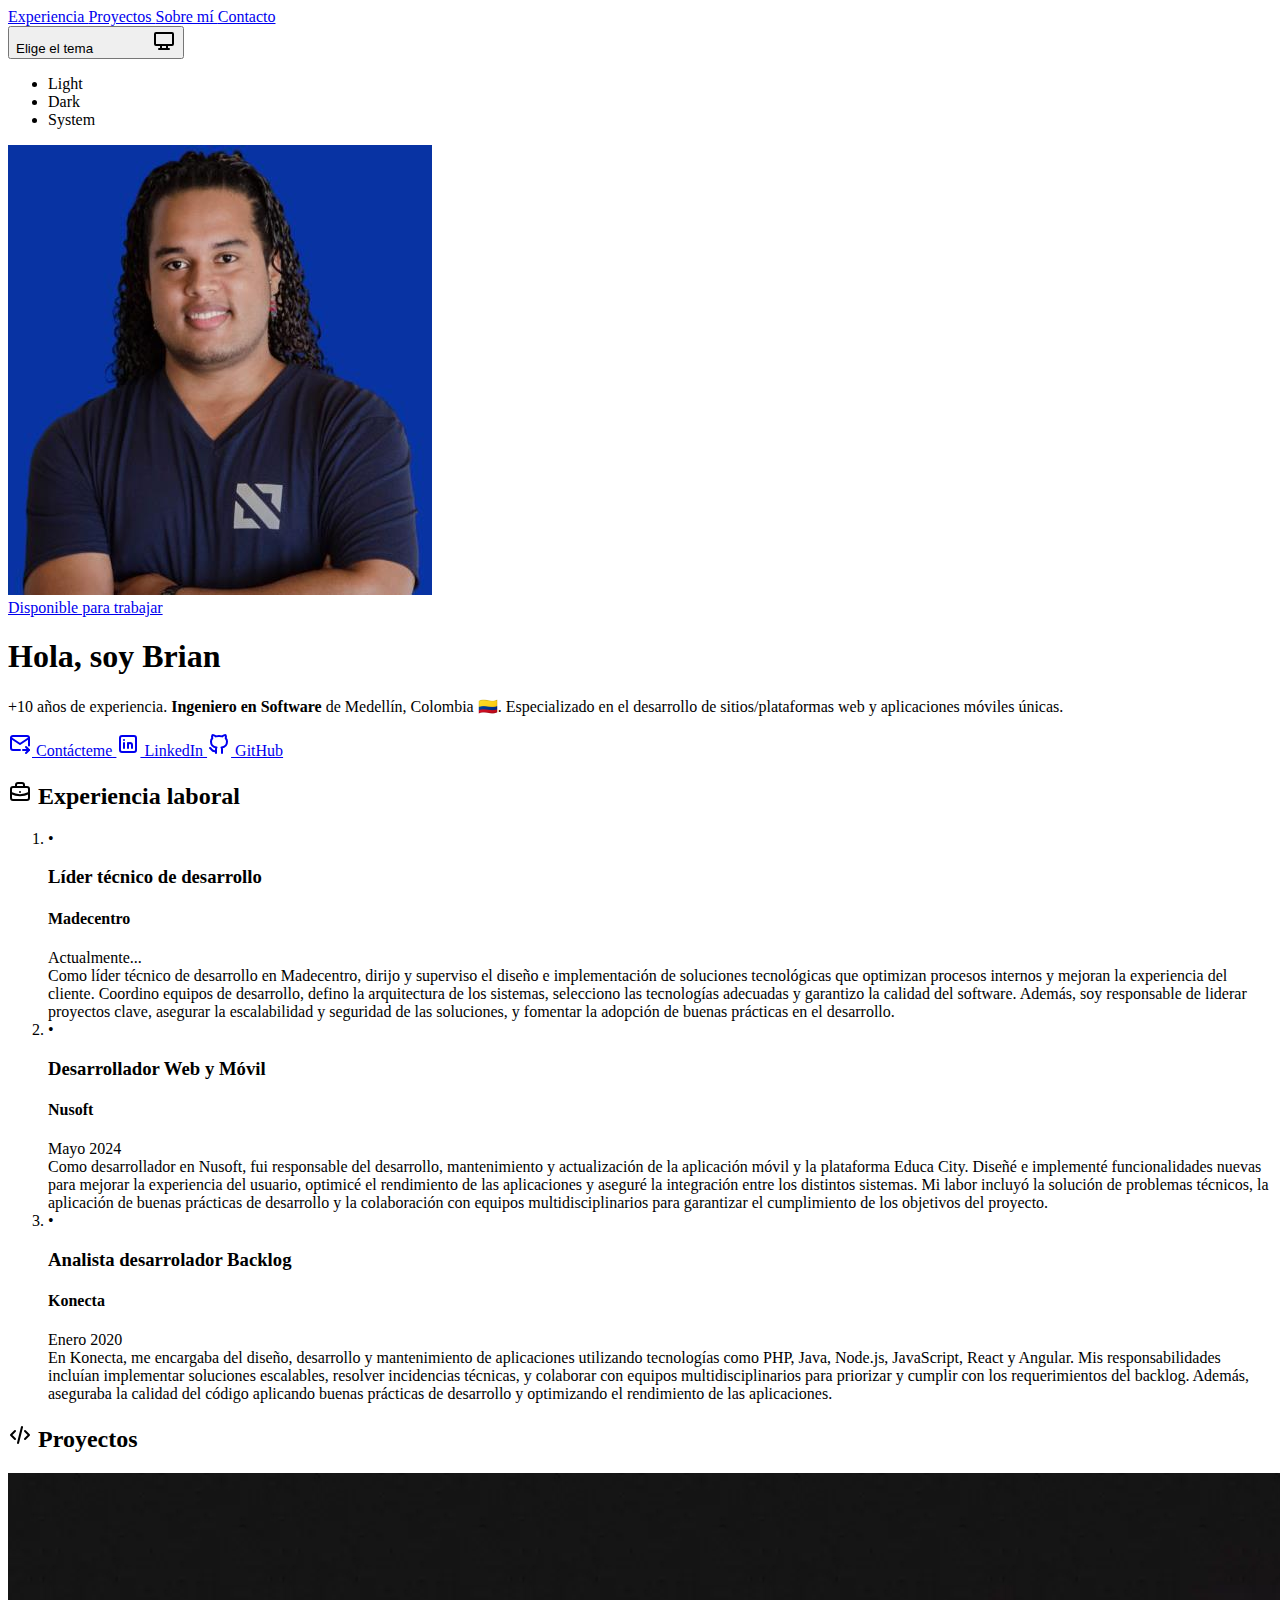
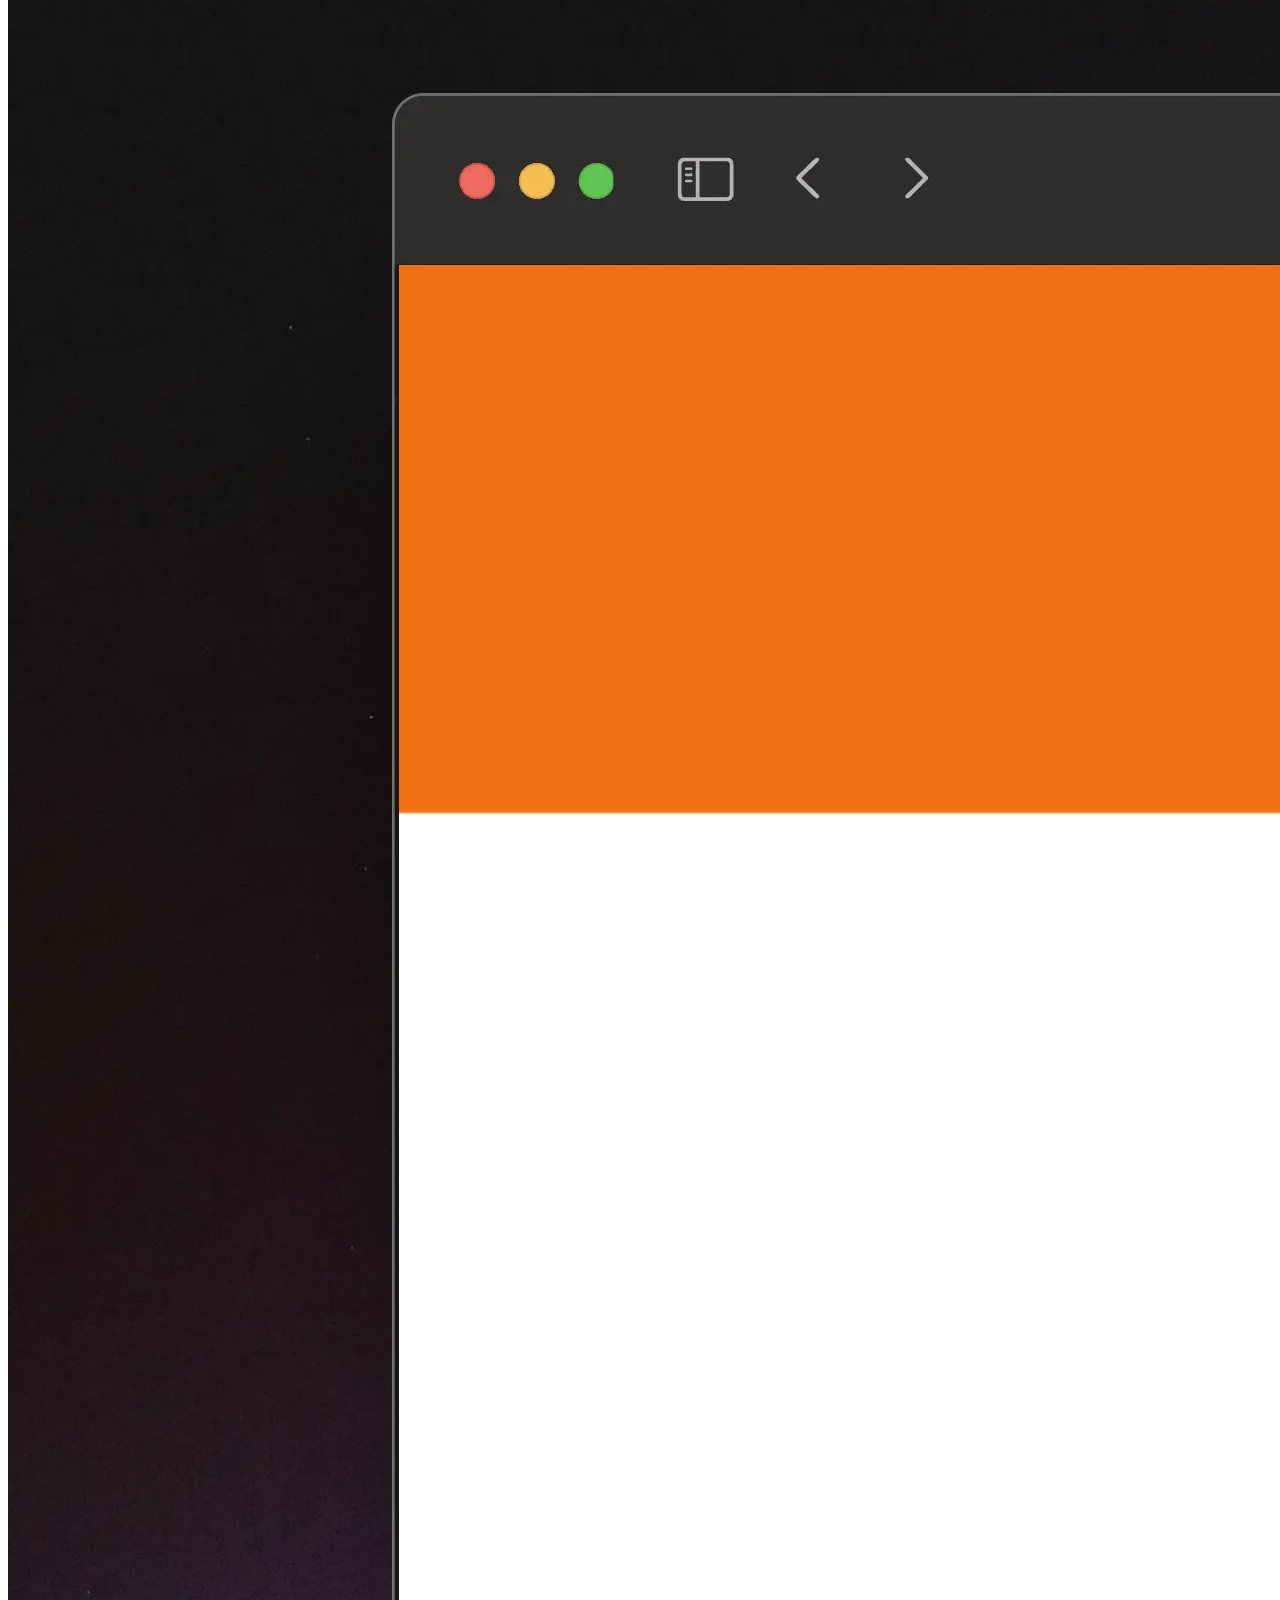
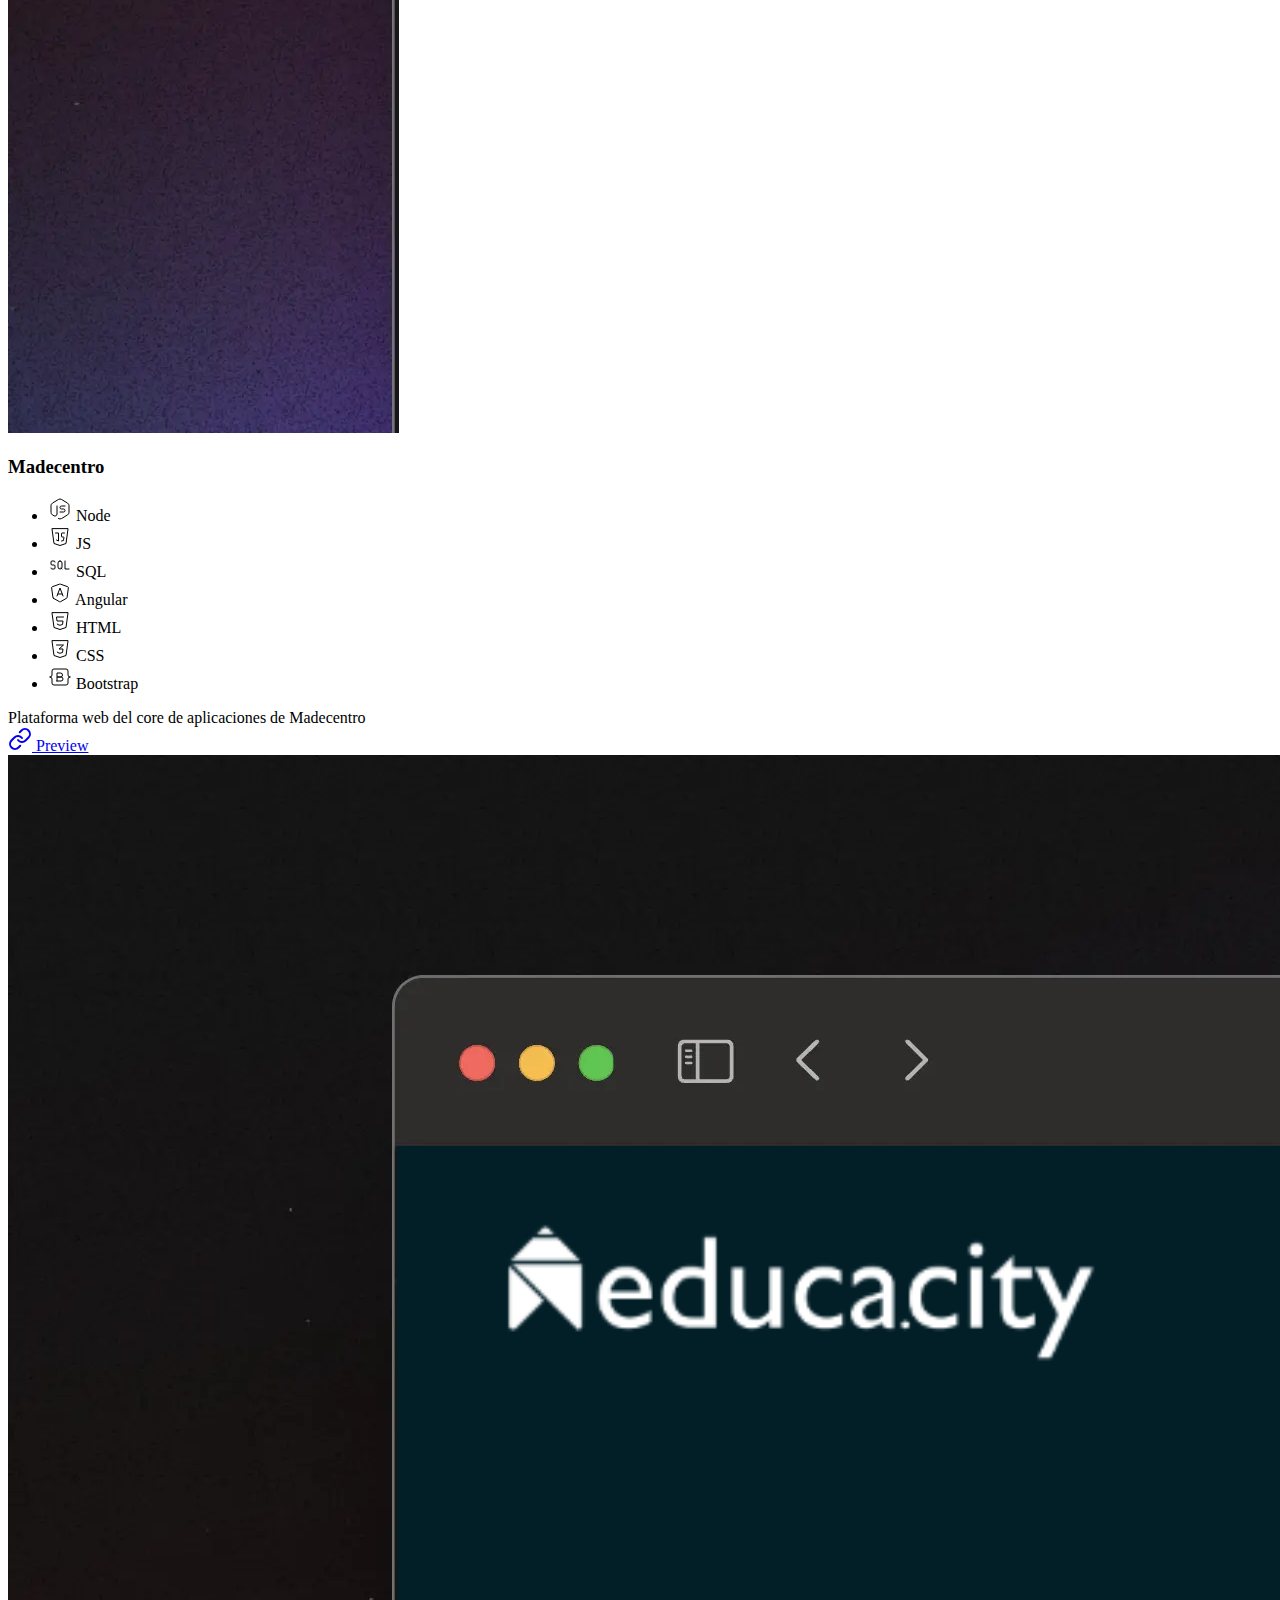
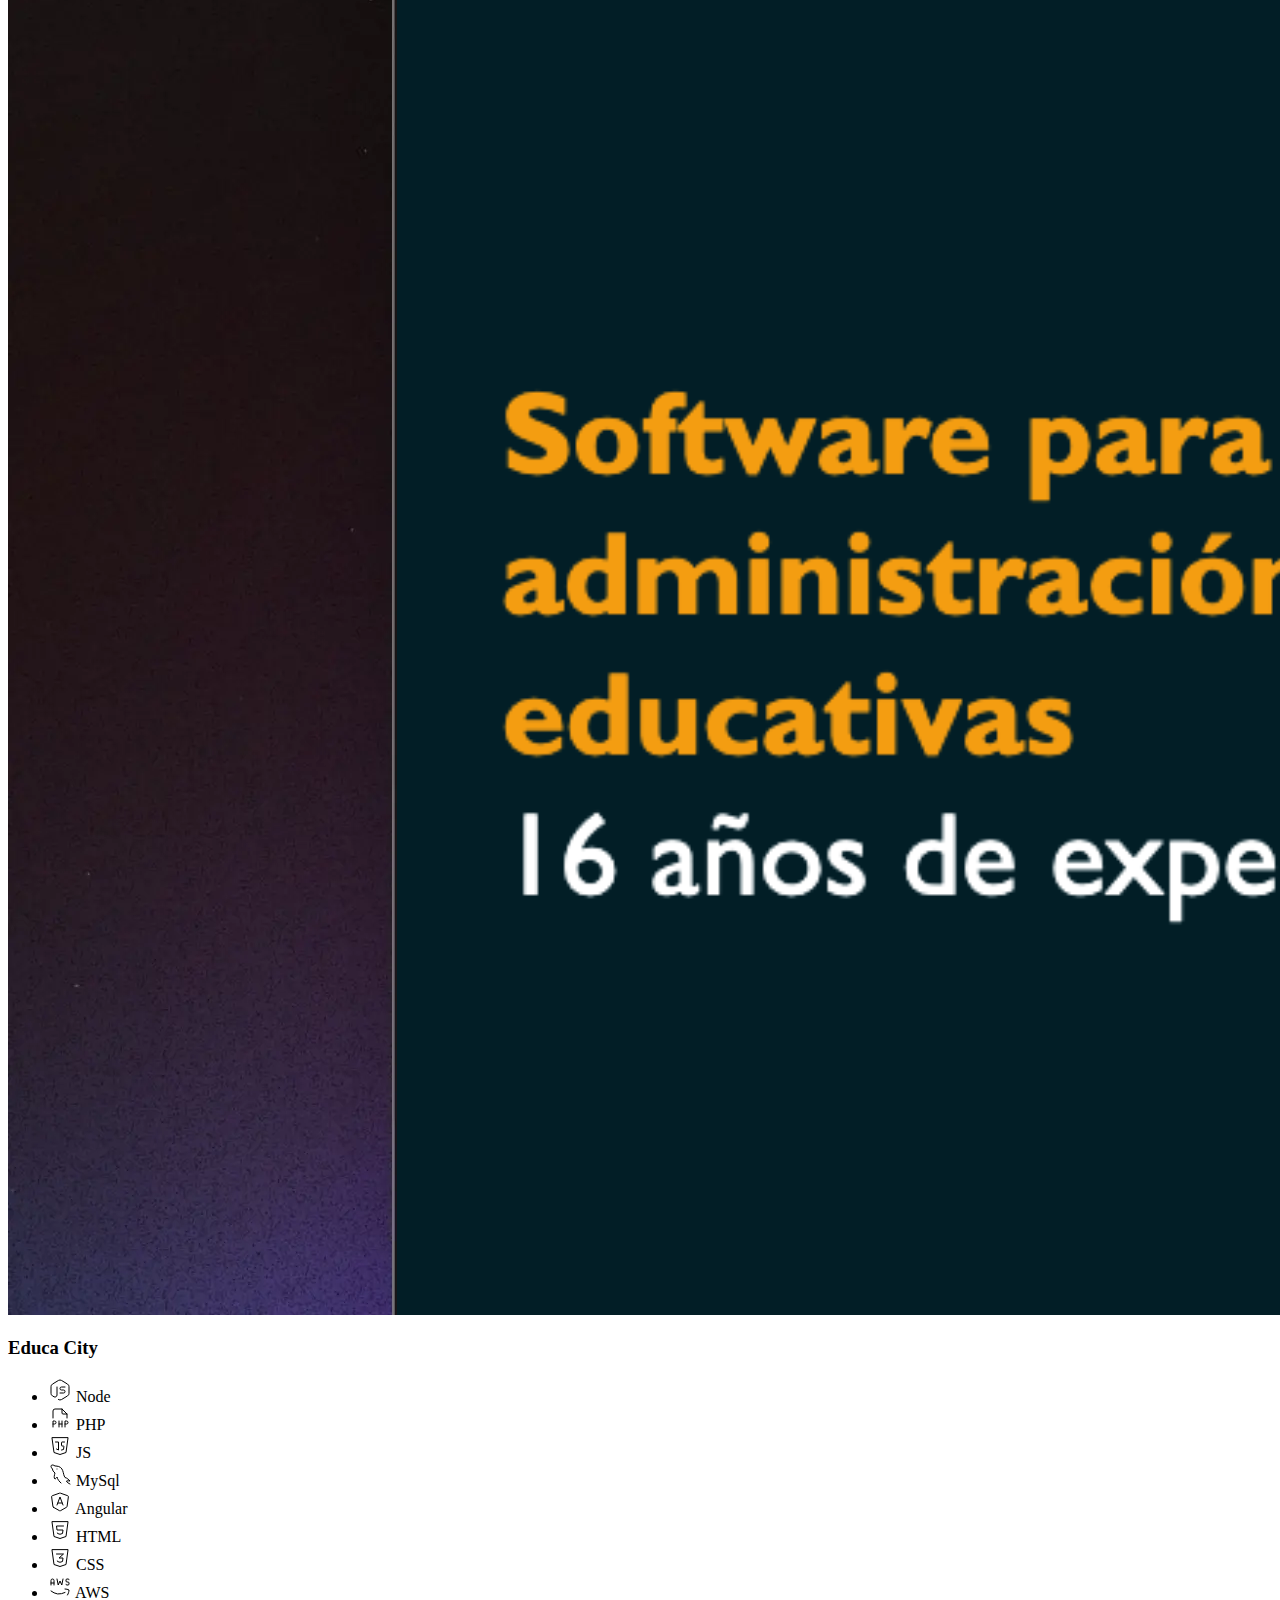
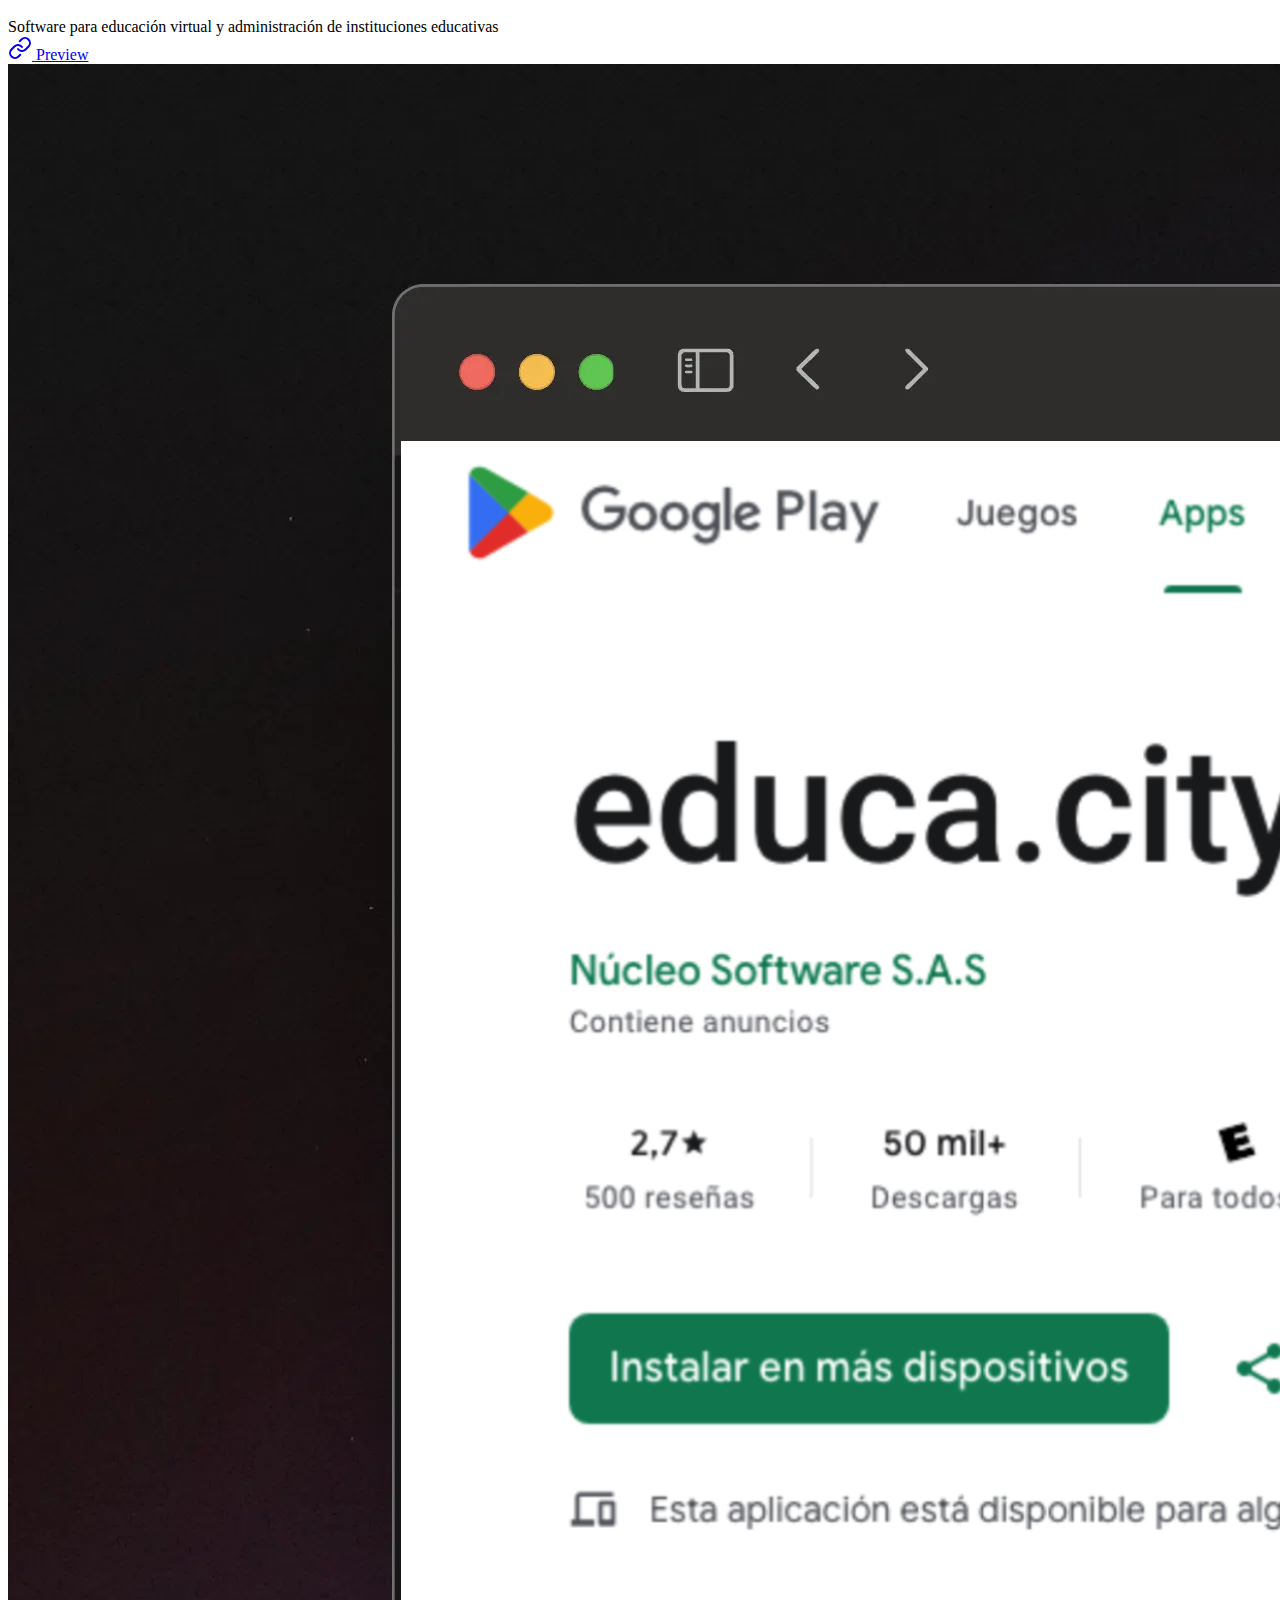
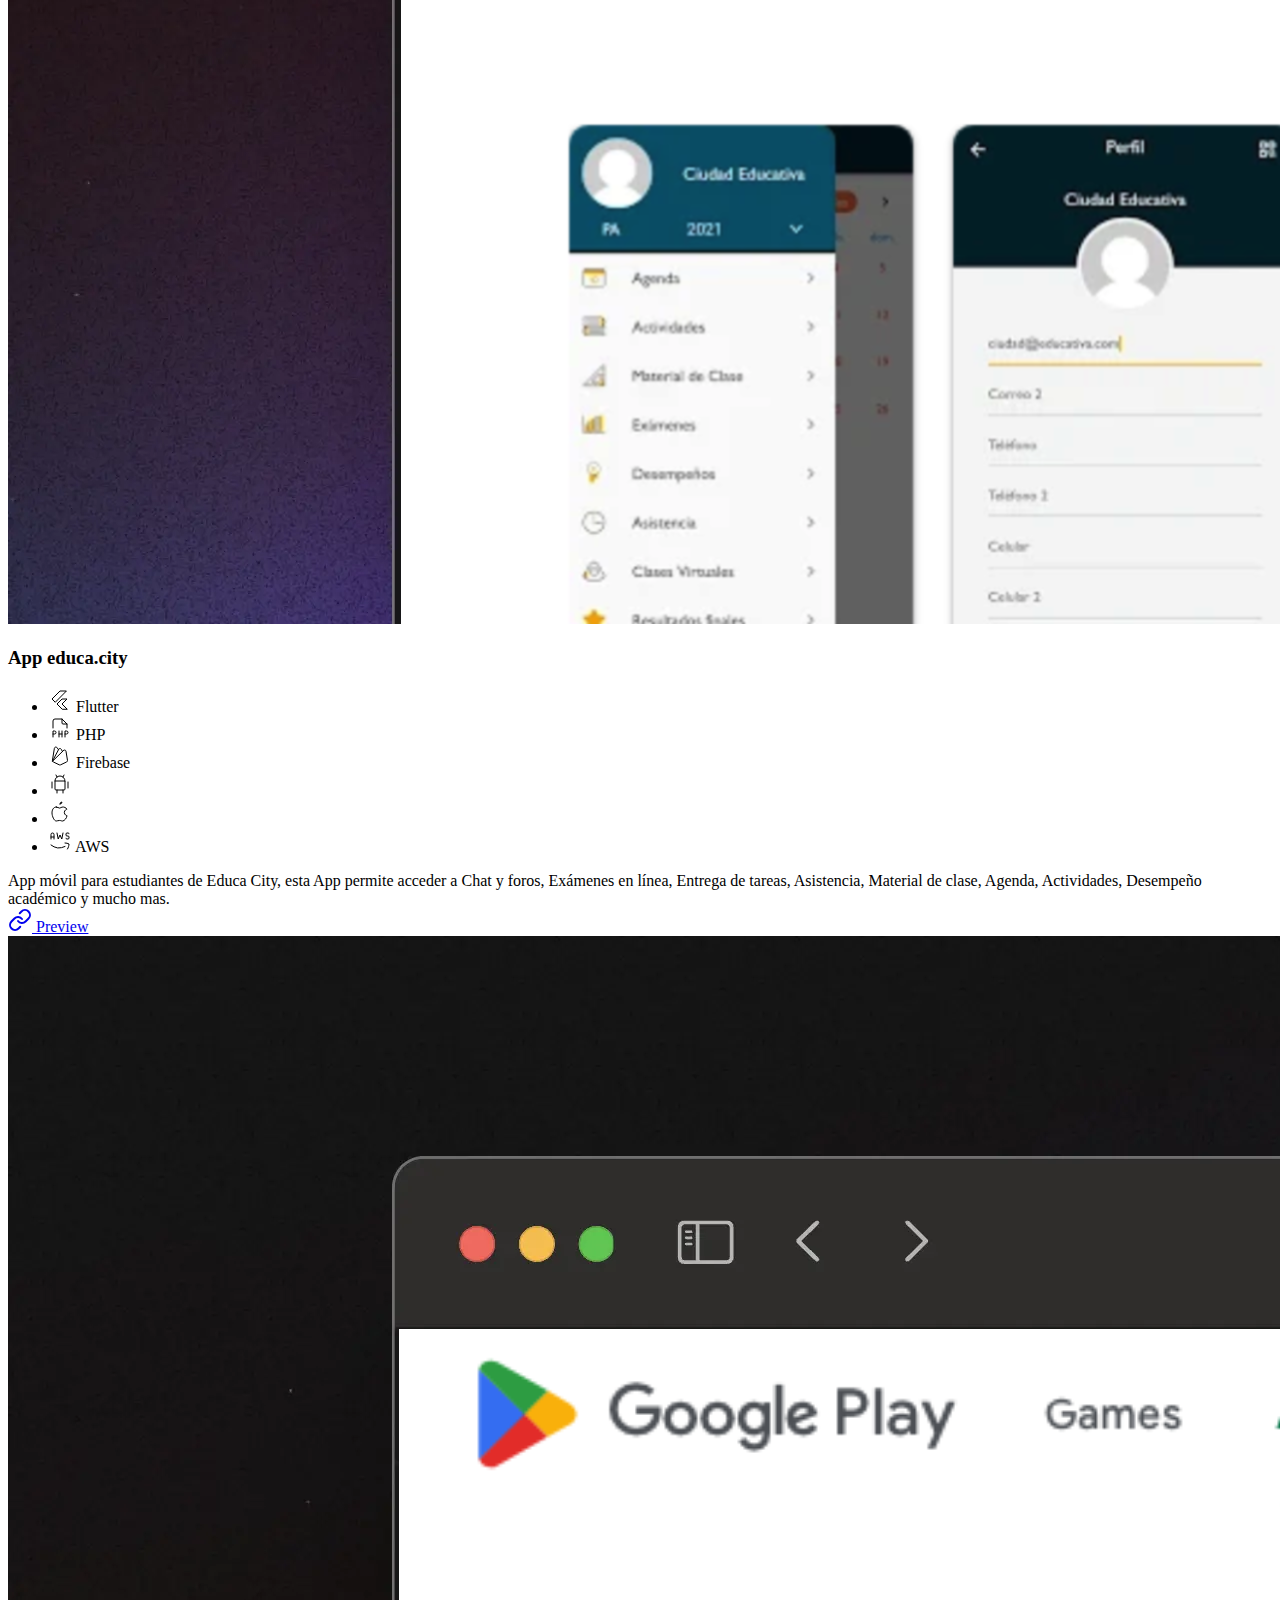
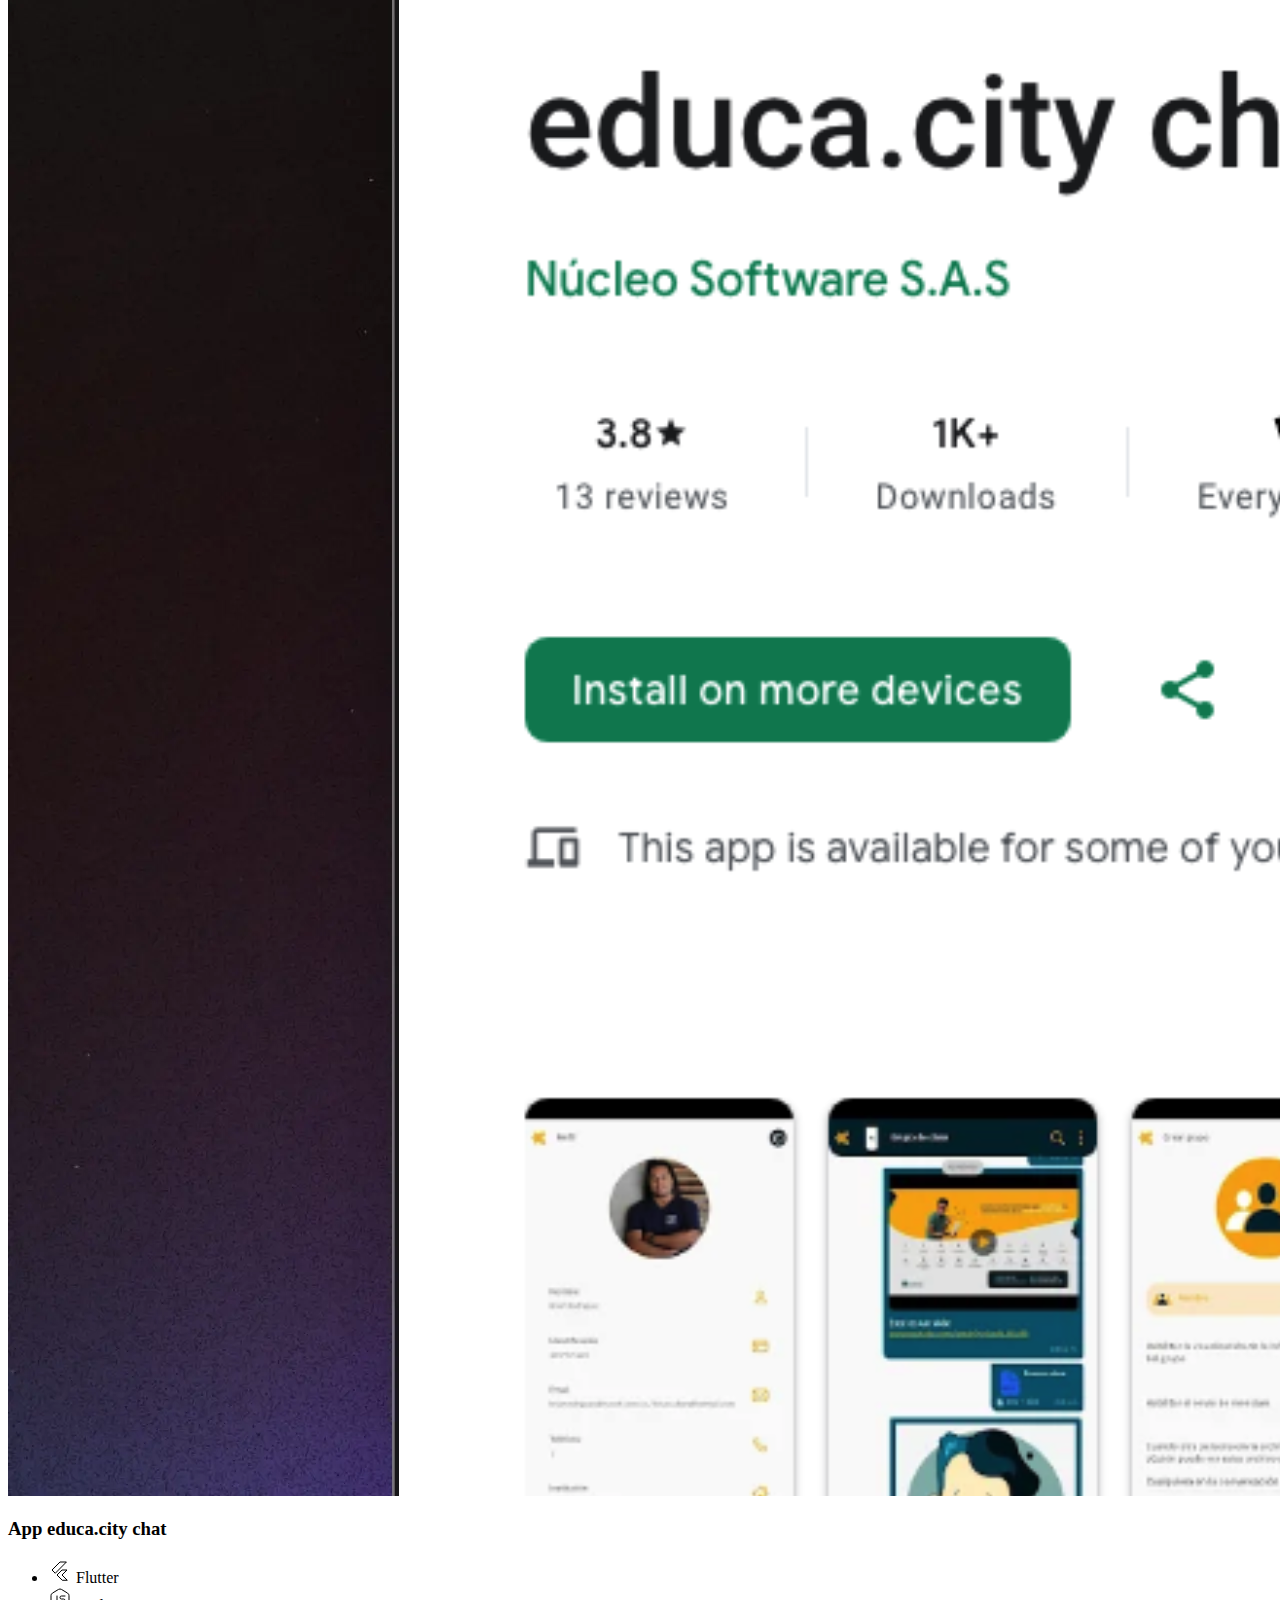
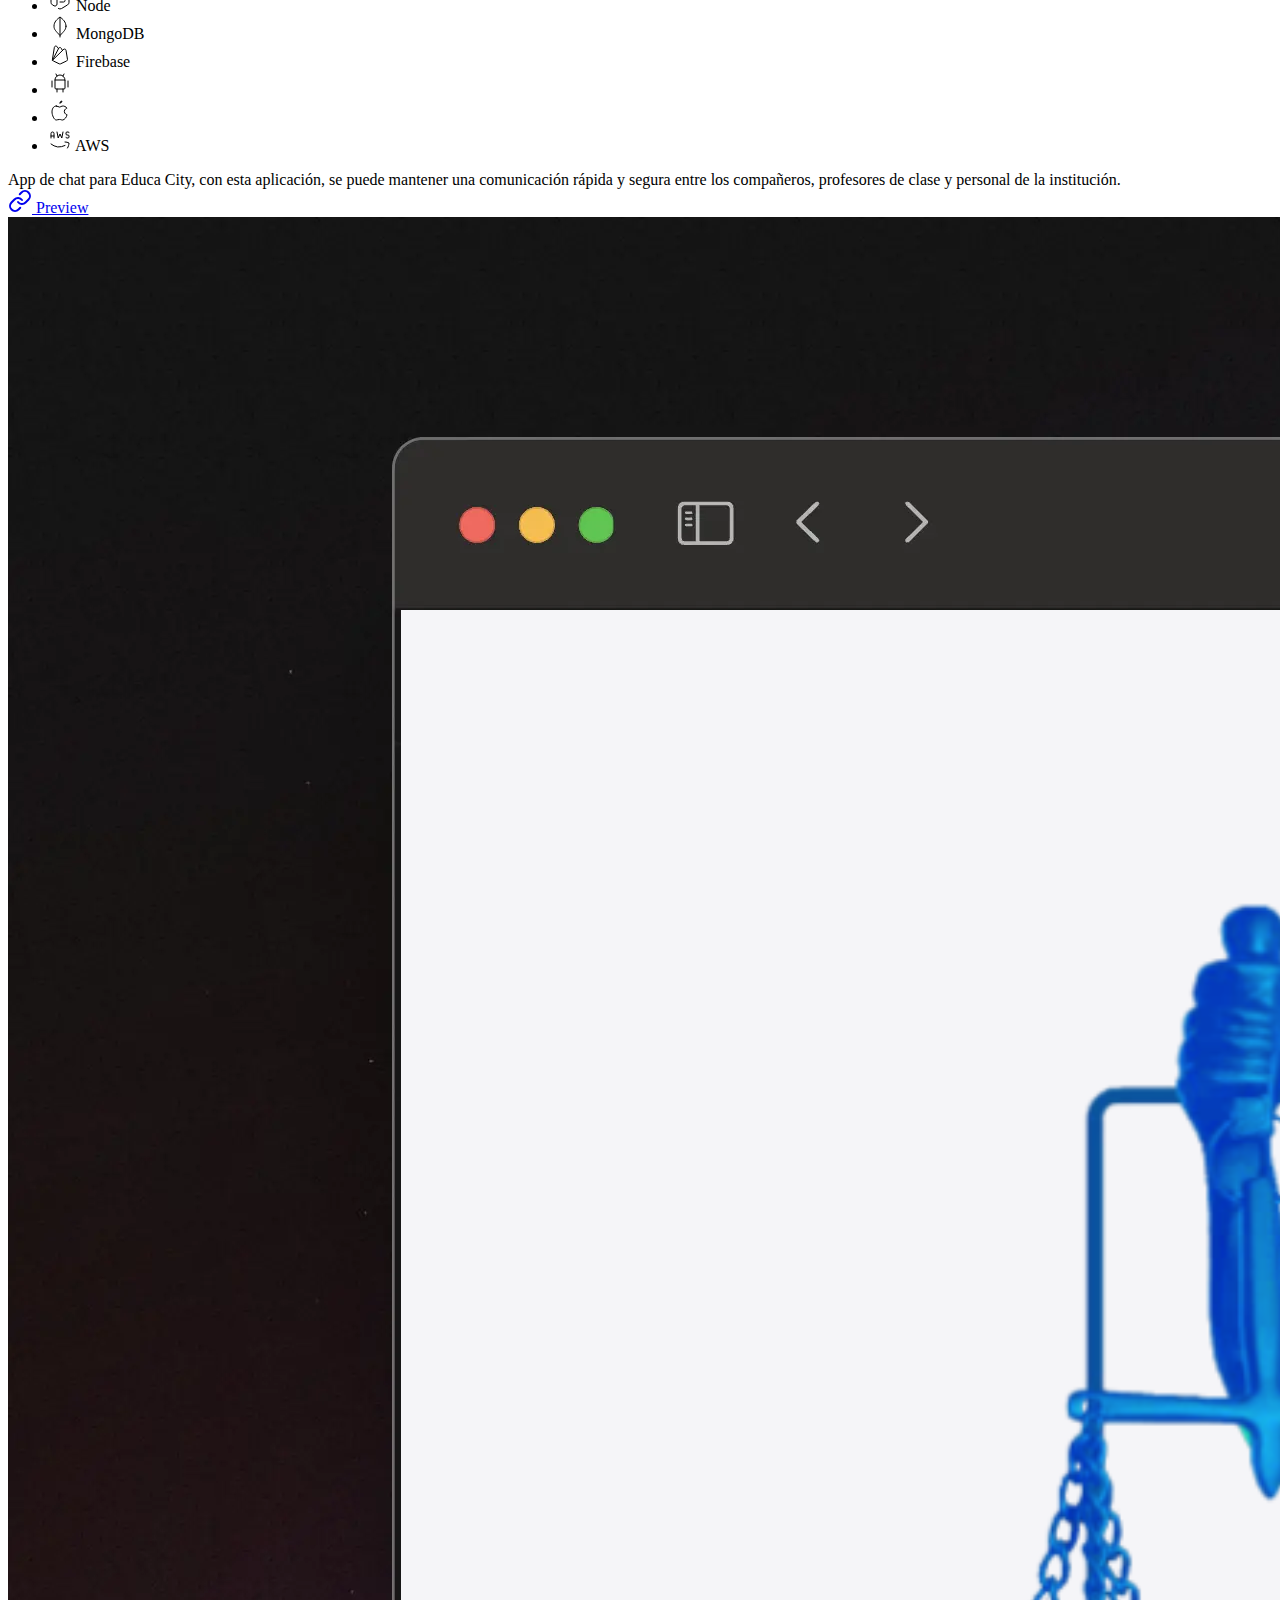
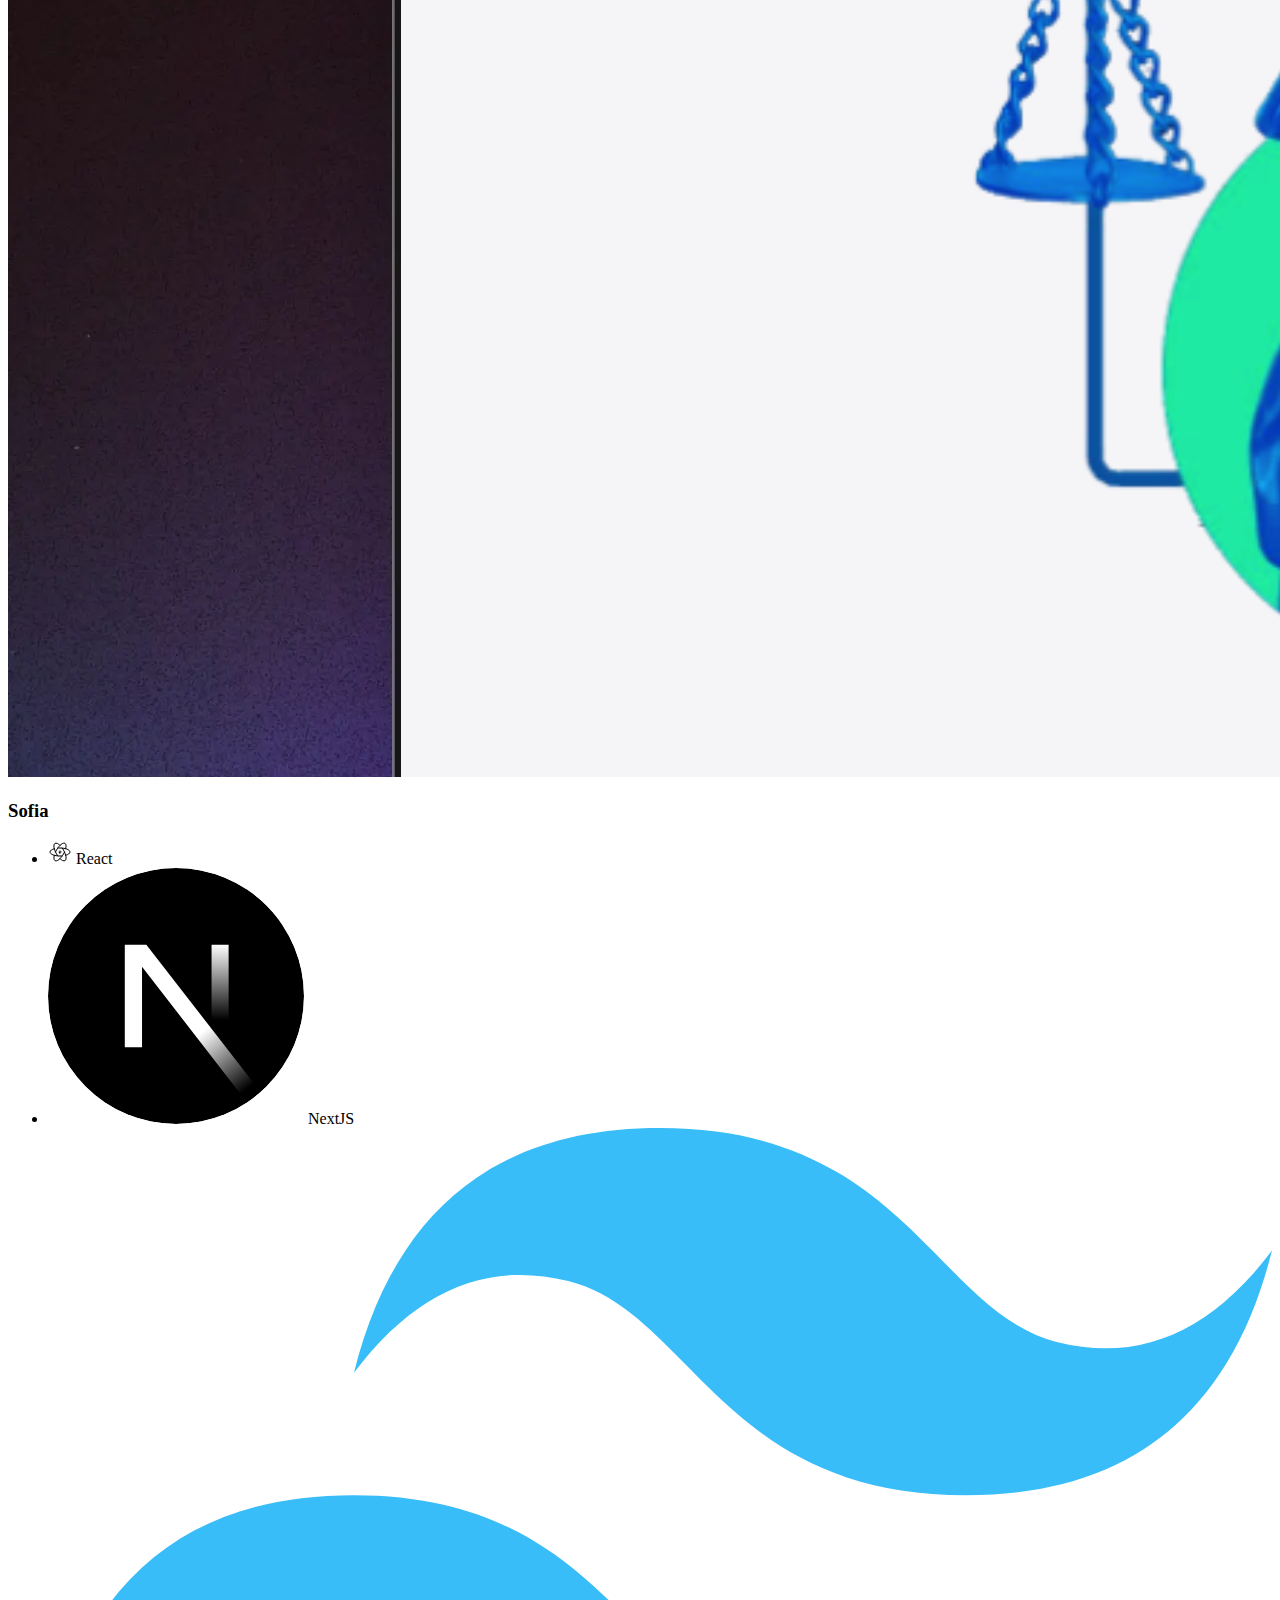
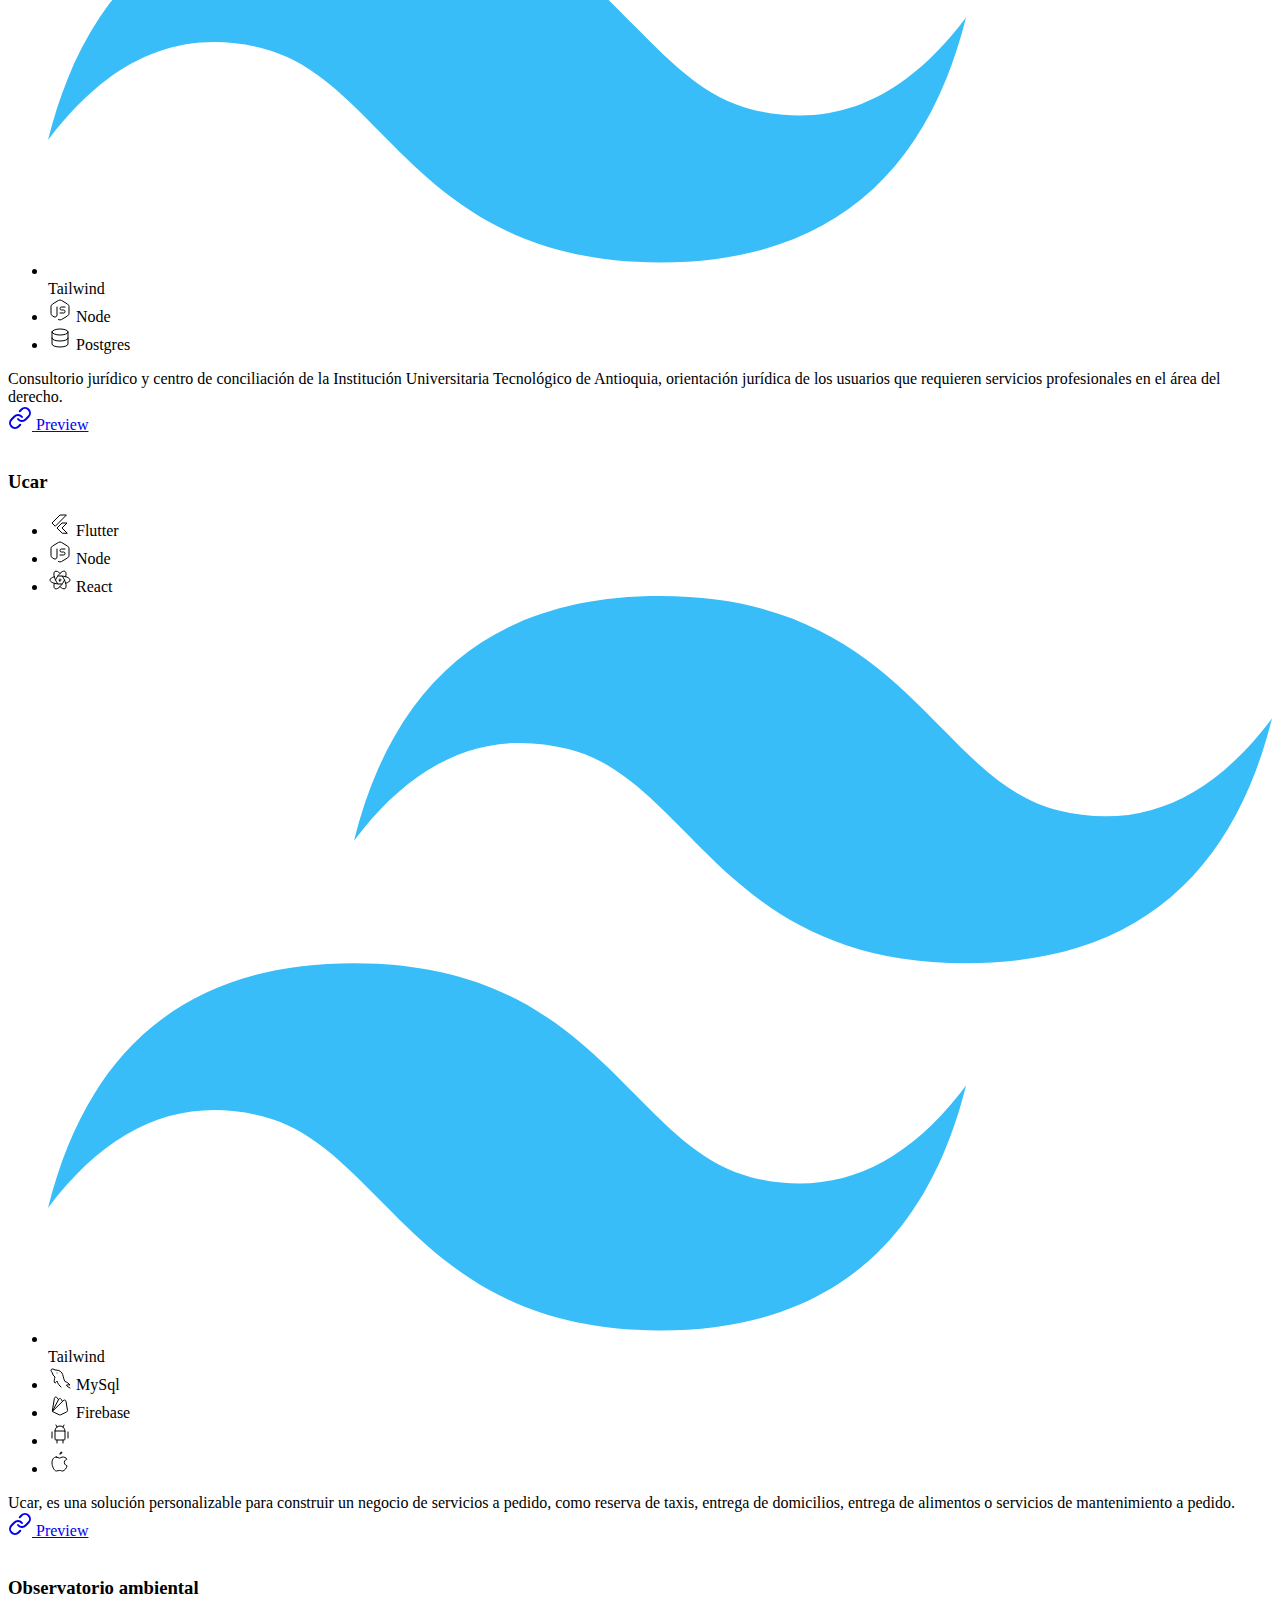
==== commit f76a00b1: "Add files via upload" ====
--- a/index.html
+++ b/index.html
@@ -1,4 +1,4 @@
-<!DOCTYPE html><html lang="es"> <head><meta charset="UTF-8"><meta name="description" content="Contrata a Brian para crear tu aplicación web o móvil. Ingeniero en software. Especializado en crear aplicaciones únicas."><meta name="viewport" content="width=device-width"><link rel="icon" type="image/svg+xml" href="/favicon.svg"><meta name="generator" content="Astro v4.4.5"><title>Porfolio de Brian - Desarrollador y Programador Web con +10 años de experiencia</title><meta name="astro-view-transitions-enabled" content="true"><meta name="astro-view-transitions-fallback" content="animate"><link rel="stylesheet" href="/_astro/components.CQD74bHV.css" /><script type="module" src="/_astro/hoisted.CfD_V-On.js"></script></head> <body class="relative text-black dark:text-white"> <div class="absolute top-0 bottom-0 z-[-2] min-h-screen w-full bg-gray-50 dark:bg-gray-950
+<!DOCTYPE html><html lang="es"> <head><meta charset="UTF-8"><meta name="description" content="Contrata a Brian para crear tu aplicación web o móvil. Ingeniero en software. Especializado en crear aplicaciones únicas."><meta name="viewport" content="width=device-width"><link rel="icon" type="image/svg+xml" href="/favicon.svg"><meta name="generator" content="Astro v4.4.5"><title>Porfolio de Brian - Desarrollador y Programador Web con +10 años de experiencia</title><meta name="astro-view-transitions-enabled" content="true"><meta name="astro-view-transitions-fallback" content="animate"><link rel="stylesheet" href="https://brianrodriguez.xyz/_astro/components.DgY2Y8E2.css" /><script type="module" src="https://brianrodriguez.xyz/_astro/hoisted.CfD_V-On.js"></script></head> <body class="relative text-black dark:text-white"> <div class="absolute top-0 bottom-0 z-[-2] min-h-screen w-full bg-gray-50 dark:bg-gray-950
       bg-[radial-gradient(ellipse_80%_80%_at_50%_-20%,rgba(217,216,255,0.5),rgba(255,255,255,0.9))]
       dark:bg-[radial-gradient(ellipse_80%_80%_at_50%_-20%,rgba(120,119,198,0.3),rgba(255,255,255,0))]"></div> <header class="fixed top-0 z-10 flex items-center justify-center w-full mx-auto mt-2" data-astro-cid-3ef6ksr2> <nav class="flex px-3 text-sm font-medium rounded-full text-gray-600 dark:text-gray-200 justify-center items-center" data-astro-cid-3ef6ksr2> <a class="relative block px-2 py-2 transition hover:text-blue-500 dark:hover:text-blue-500" aria-label="experiencia" href="/#experiencia" data-astro-cid-3ef6ksr2> Experiencia </a><a class="relative block px-2 py-2 transition hover:text-blue-500 dark:hover:text-blue-500" aria-label="proyectos" href="/#proyectos" data-astro-cid-3ef6ksr2> Proyectos </a><a class="relative block px-2 py-2 transition hover:text-blue-500 dark:hover:text-blue-500" aria-label="sobre-mi" href="/#sobre-mi" data-astro-cid-3ef6ksr2> Sobre mí </a><a class="relative block px-2 py-2 transition hover:text-blue-500 dark:hover:text-blue-500" aria-label="contacto" href="mailto:xxxllbrianllxxx@gmail.com" data-astro-cid-3ef6ksr2> Contacto </a> <div class="relative ml-1 mr-1" data-astro-cid-x3pjskd3> <button id="theme-toggle-btn" class="appearance-none border-none flex hover:scale-125 transition" data-astro-cid-x3pjskd3 data-astro-transition-persist="astro-ko5uysgj-1"> <span class="sr-only" data-astro-cid-x3pjskd3>Elige el tema</span> <svg id="light" class="theme-toggle-icon size-5 transition-all" data-astro-cid-x3pjskd3 width="24" height="24" viewBox="0 0 24 24" stroke-width="2" stroke="currentColor" fill="none" stroke-linecap="round" stroke-linejoin="round"> <path stroke="none" d="M0 0h24v24H0z" fill="none"></path> <path d="M12 12m-4 0a4 4 0 1 0 8 0a4 4 0 1 0 -8 0"></path> <path d="M3 12h1m8 -9v1m8 8h1m-9 8v1m-6.4 -15.4l.7 .7m12.1 -.7l-.7 .7m0 11.4l.7 .7m-12.1 -.7l-.7 .7"></path> </svg> <svg id="dark" class="theme-toggle-icon absolute size-5 transition-all" data-astro-cid-x3pjskd3 width="24" height="24" viewBox="0 0 24 24" stroke-width="2" stroke="currentColor" fill="none" stroke-linecap="round" stroke-linejoin="round"> <path stroke="none" d="M0 0h24v24H0z" fill="none"></path> <path d="M12 3c.132 0 .263 0 .393 0a7.5 7.5 0 0 0 7.92 12.446a9 9 0 1 1 -8.313 -12.454z"></path> </svg> <svg id="system" class="theme-toggle-icon absolute size-5 transition-all" data-astro-cid-x3pjskd3 width="24" height="24" viewBox="0 0 24 24" stroke-width="2" stroke="currentColor" fill="none" stroke-linecap="round" stroke-linejoin="round"> <path stroke="none" d="M0 0h24v24H0z" fill="none"></path> <path d="M3 5a1 1 0 0 1 1 -1h16a1 1 0 0 1 1 1v10a1 1 0 0 1 -1 1h-16a1 1 0 0 1 -1 -1v-10z"></path> <path d="M7 20h10"></path> <path d="M9 16v4"></path> <path d="M15 16v4"></path> </svg> </button> <div id="themes-menu" class="absolute hidden scale-80 top-8 right-0 text-sm p-1 min-w-[8rem] rounded-md border border-gray-100 bg-white/90 dark:bg-gray-900/90 dark:border-gray-500/20 shadow-[0_3px_10px_rgb(0,0,0,0.2)] backdrop-blur-md" data-astro-cid-x3pjskd3 data-astro-transition-persist="astro-d5hlxqxh-2"> <ul data-astro-cid-x3pjskd3> <li class="themes-menu-option px-2 py-1.5 cursor-default hover:bg-neutral-400/40 dark:hover:bg-gray-500/50 rounded-sm" data-astro-cid-x3pjskd3> Light </li><li class="themes-menu-option px-2 py-1.5 cursor-default hover:bg-neutral-400/40 dark:hover:bg-gray-500/50 rounded-sm" data-astro-cid-x3pjskd3> Dark </li><li class="themes-menu-option px-2 py-1.5 cursor-default hover:bg-neutral-400/40 dark:hover:bg-gray-500/50 rounded-sm" data-astro-cid-x3pjskd3> System </li> </ul> </div> </div>  <script>
   let remove = null
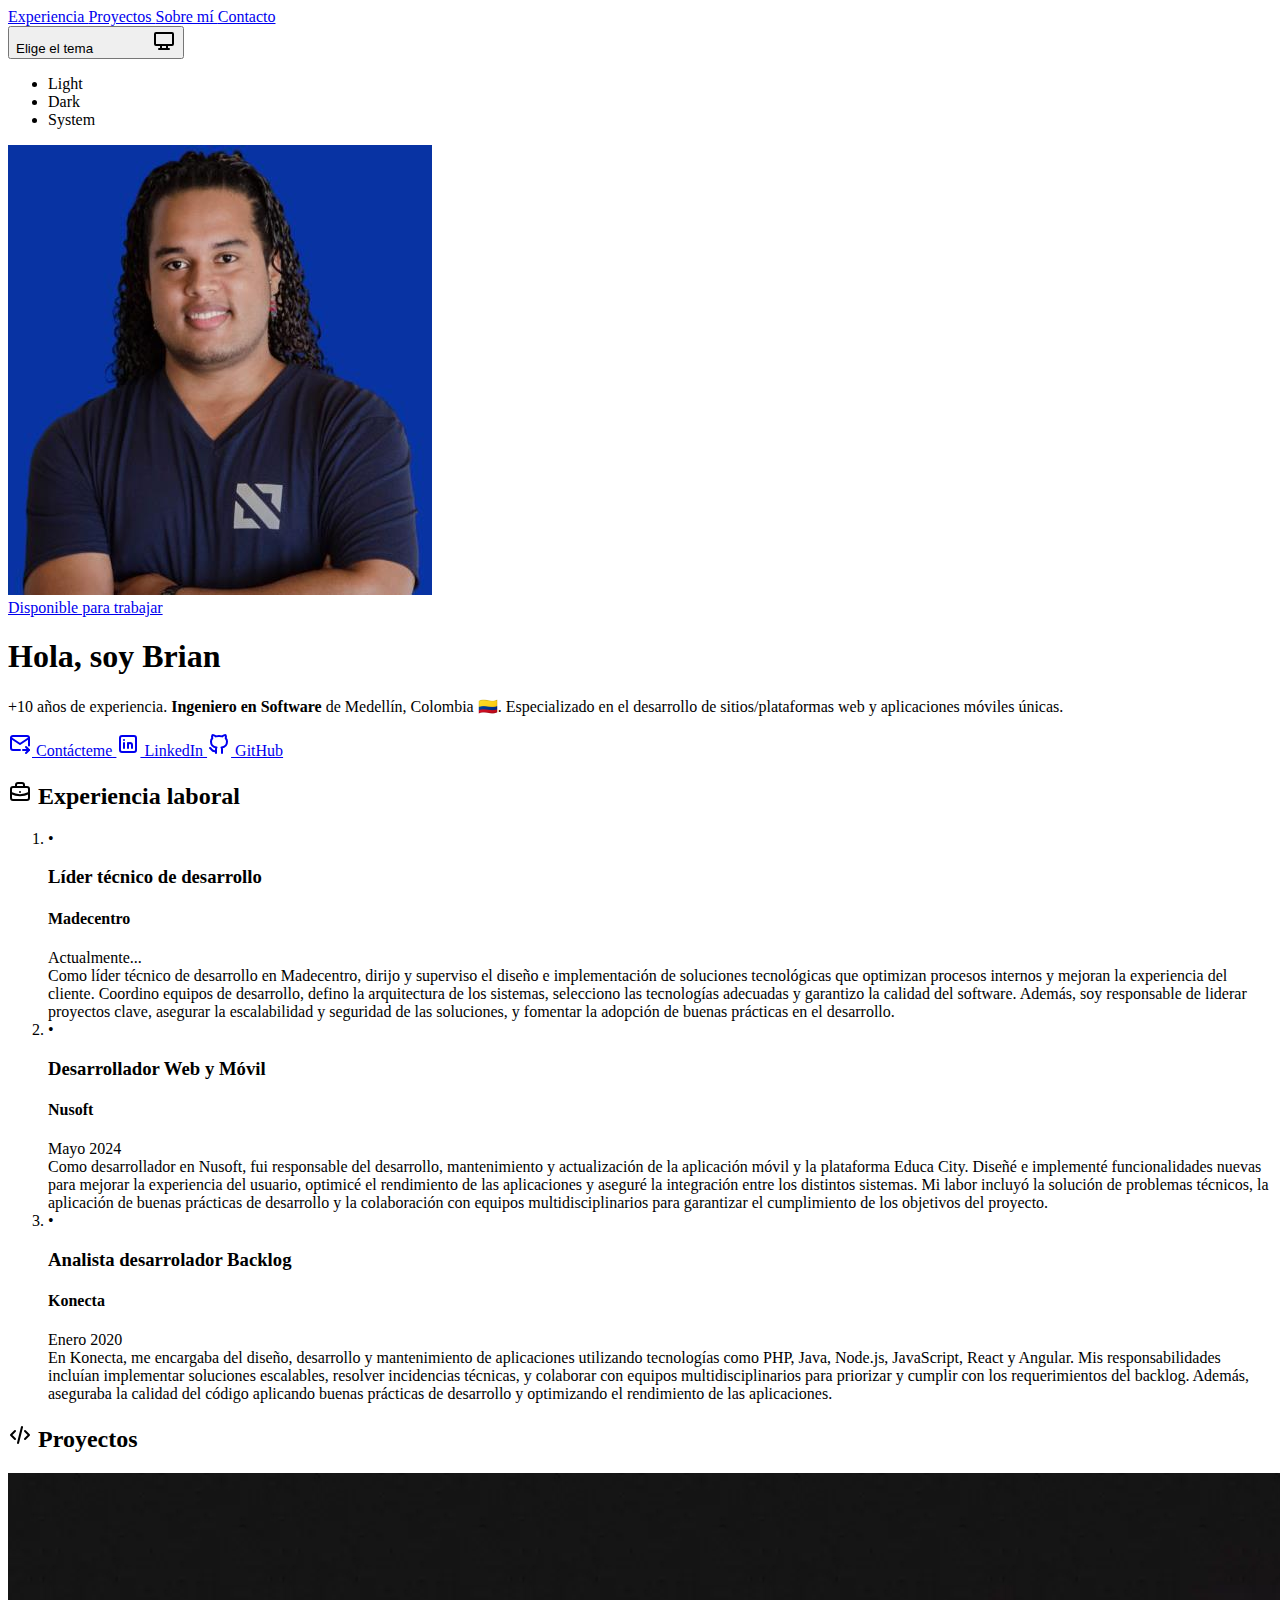
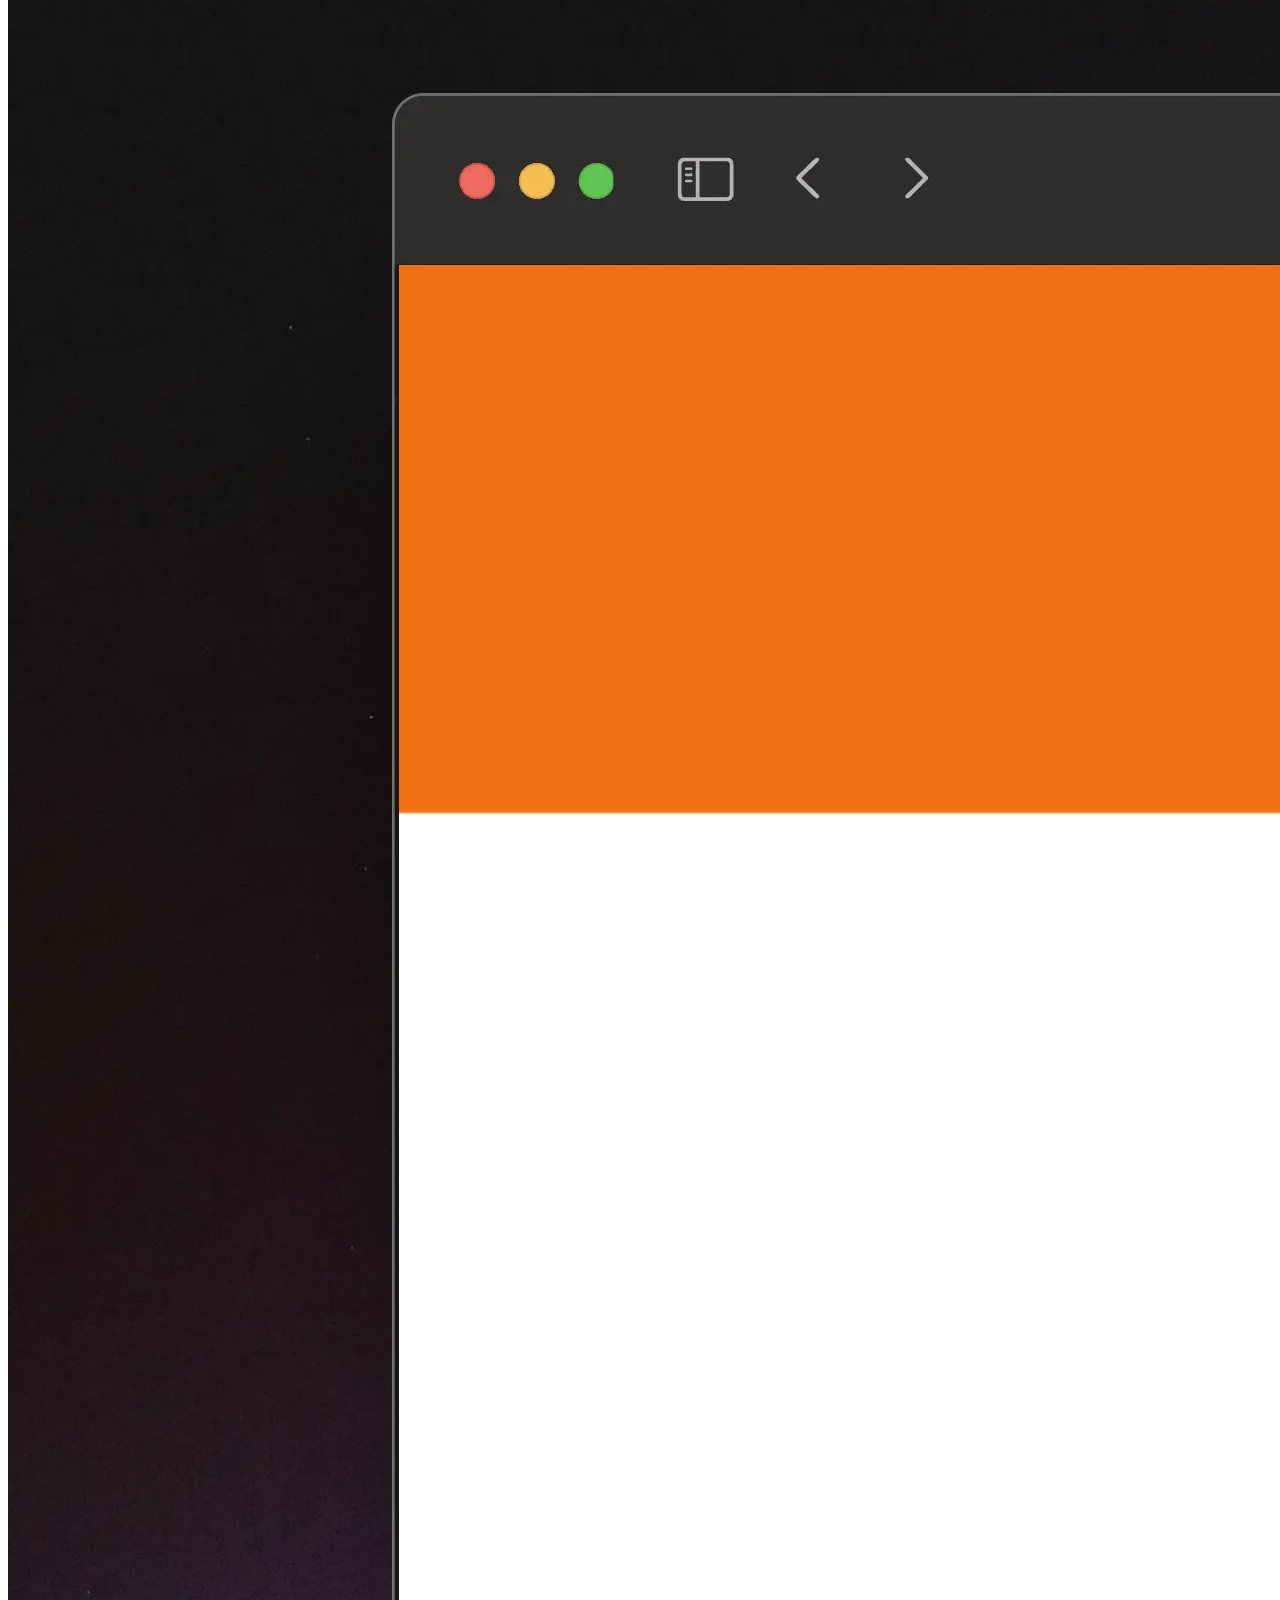
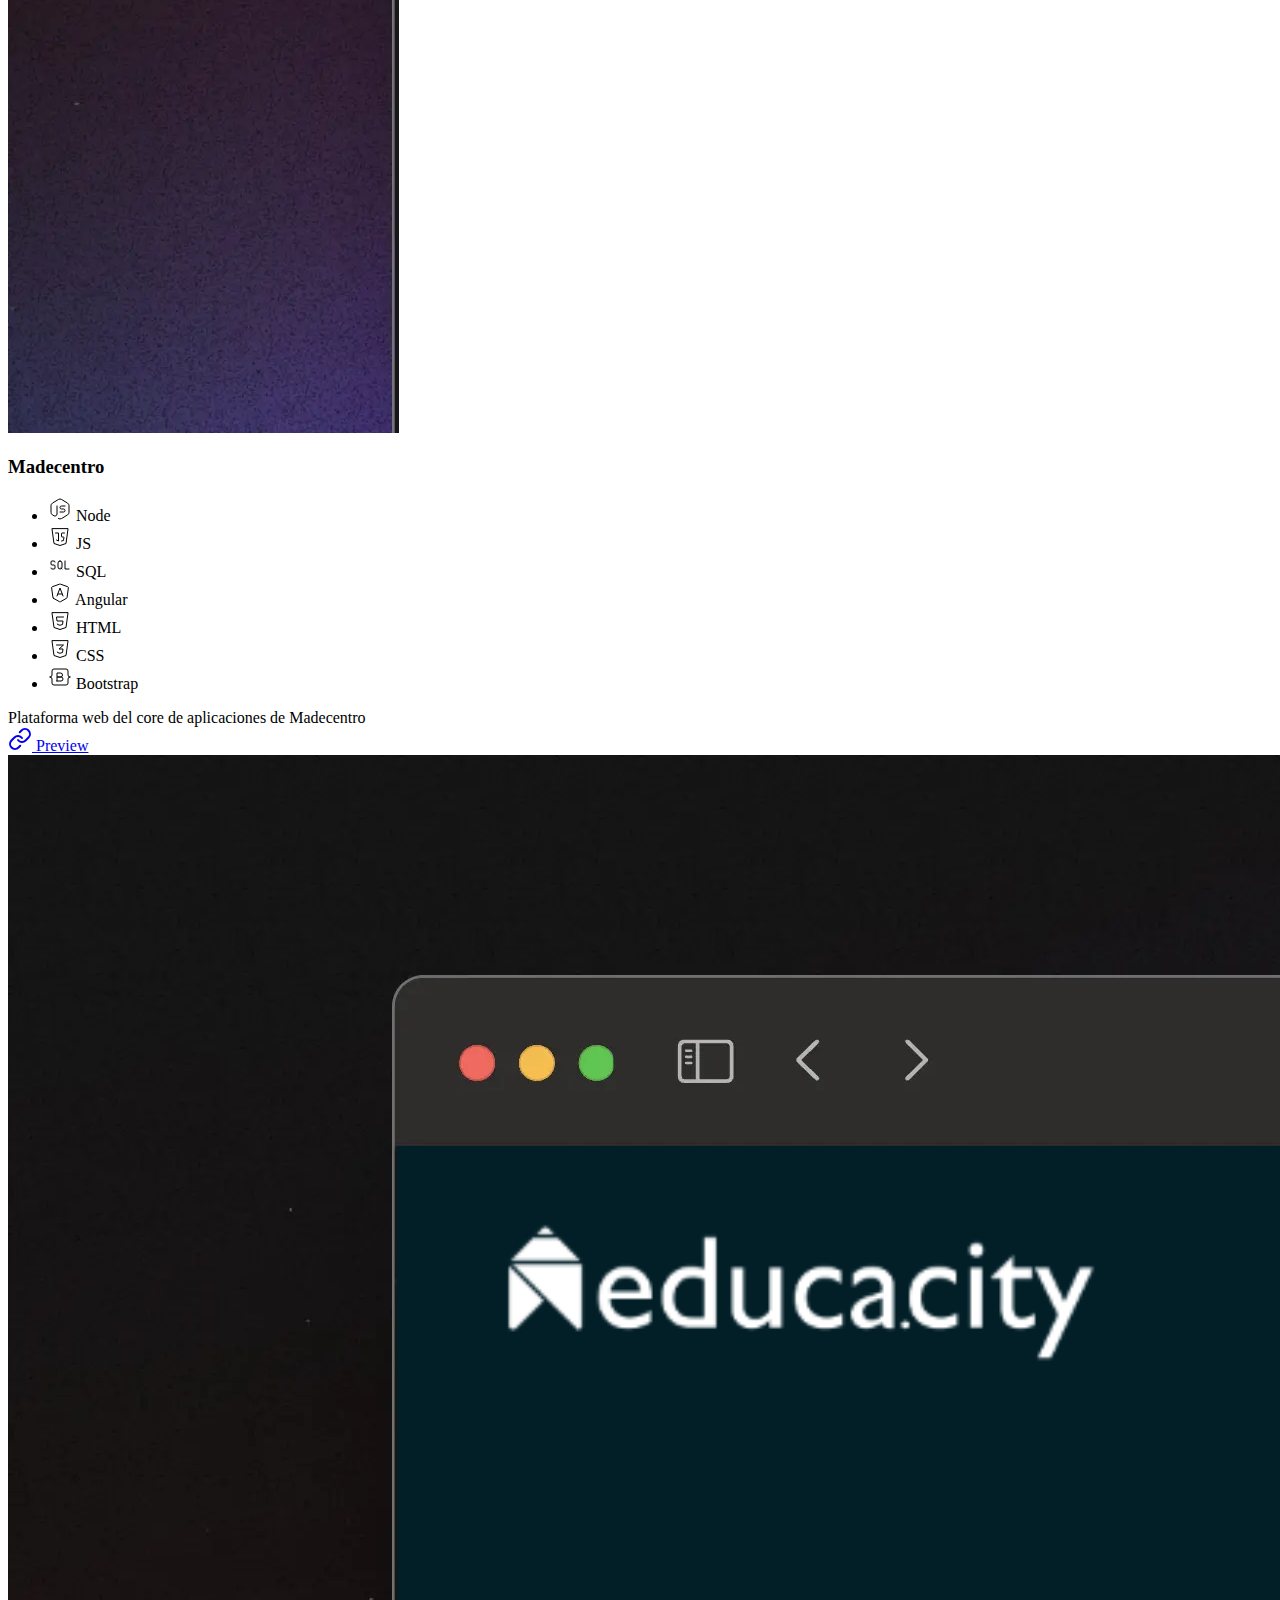
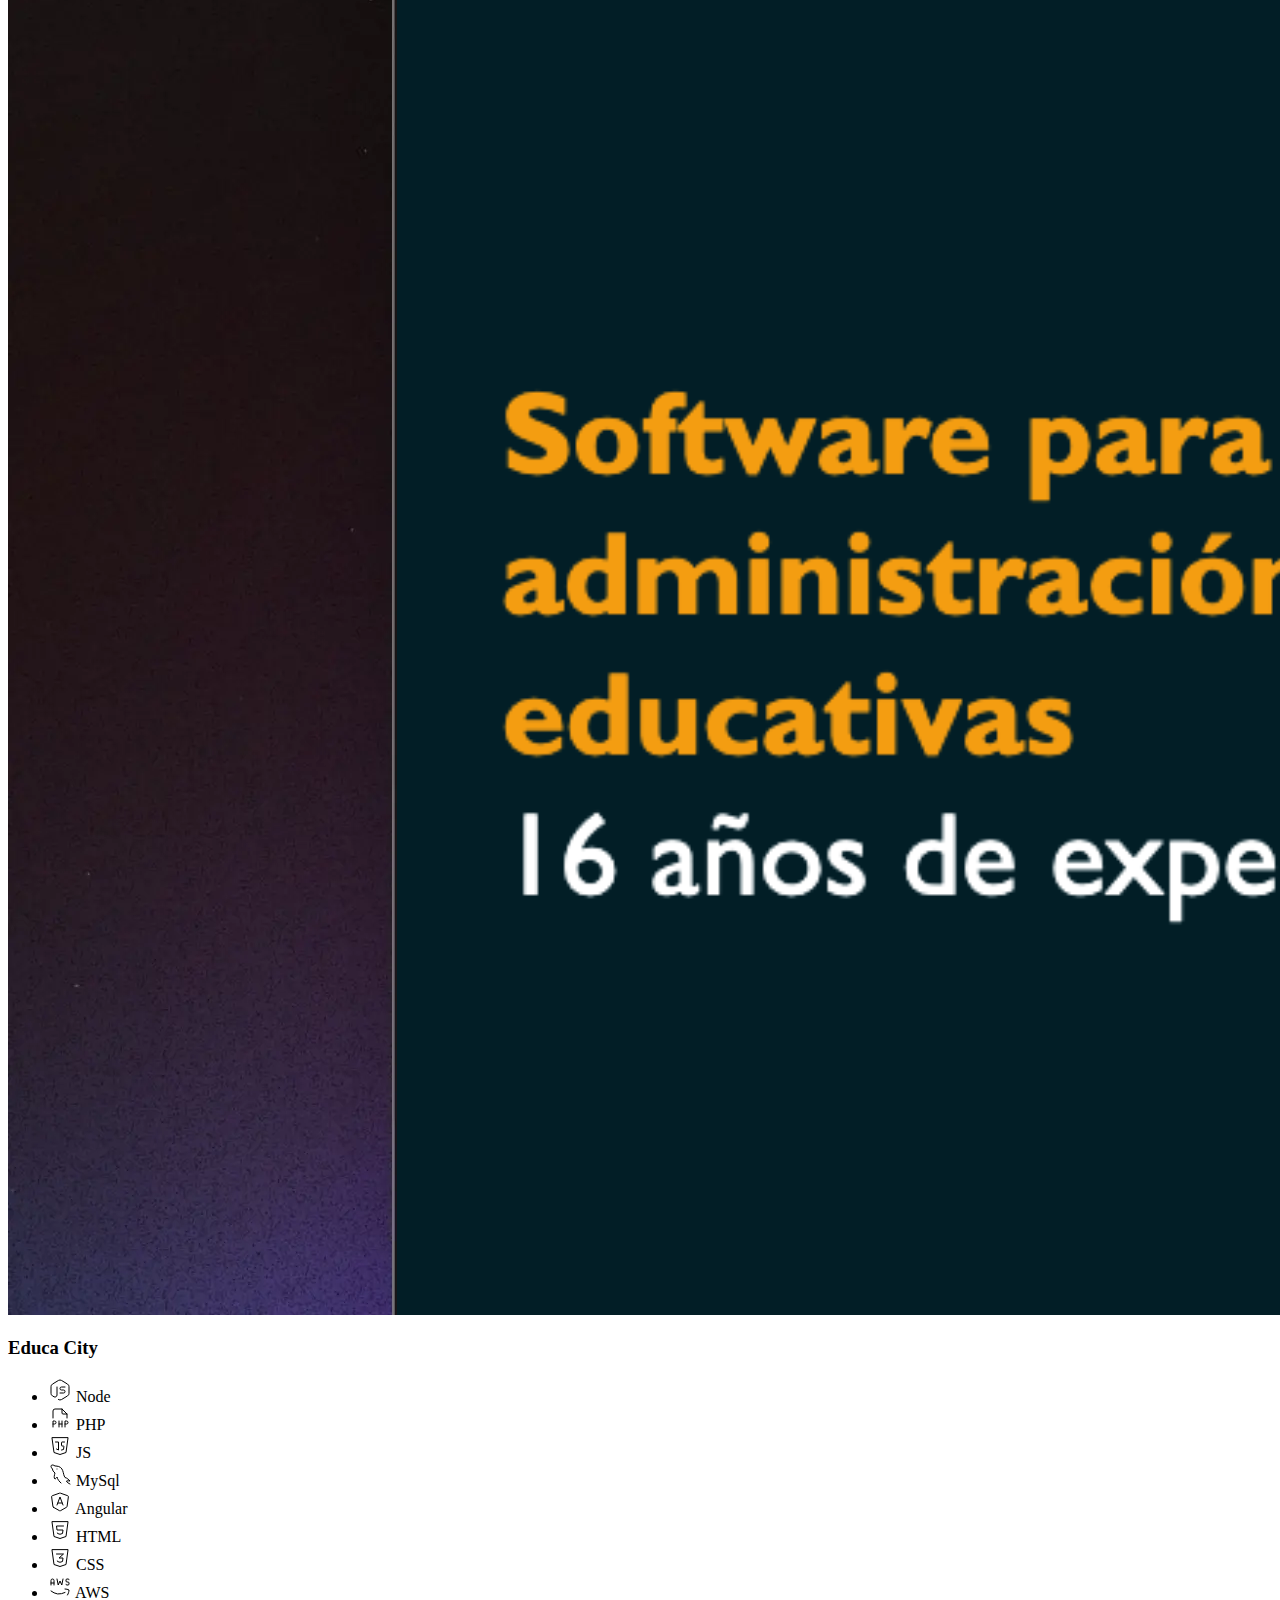
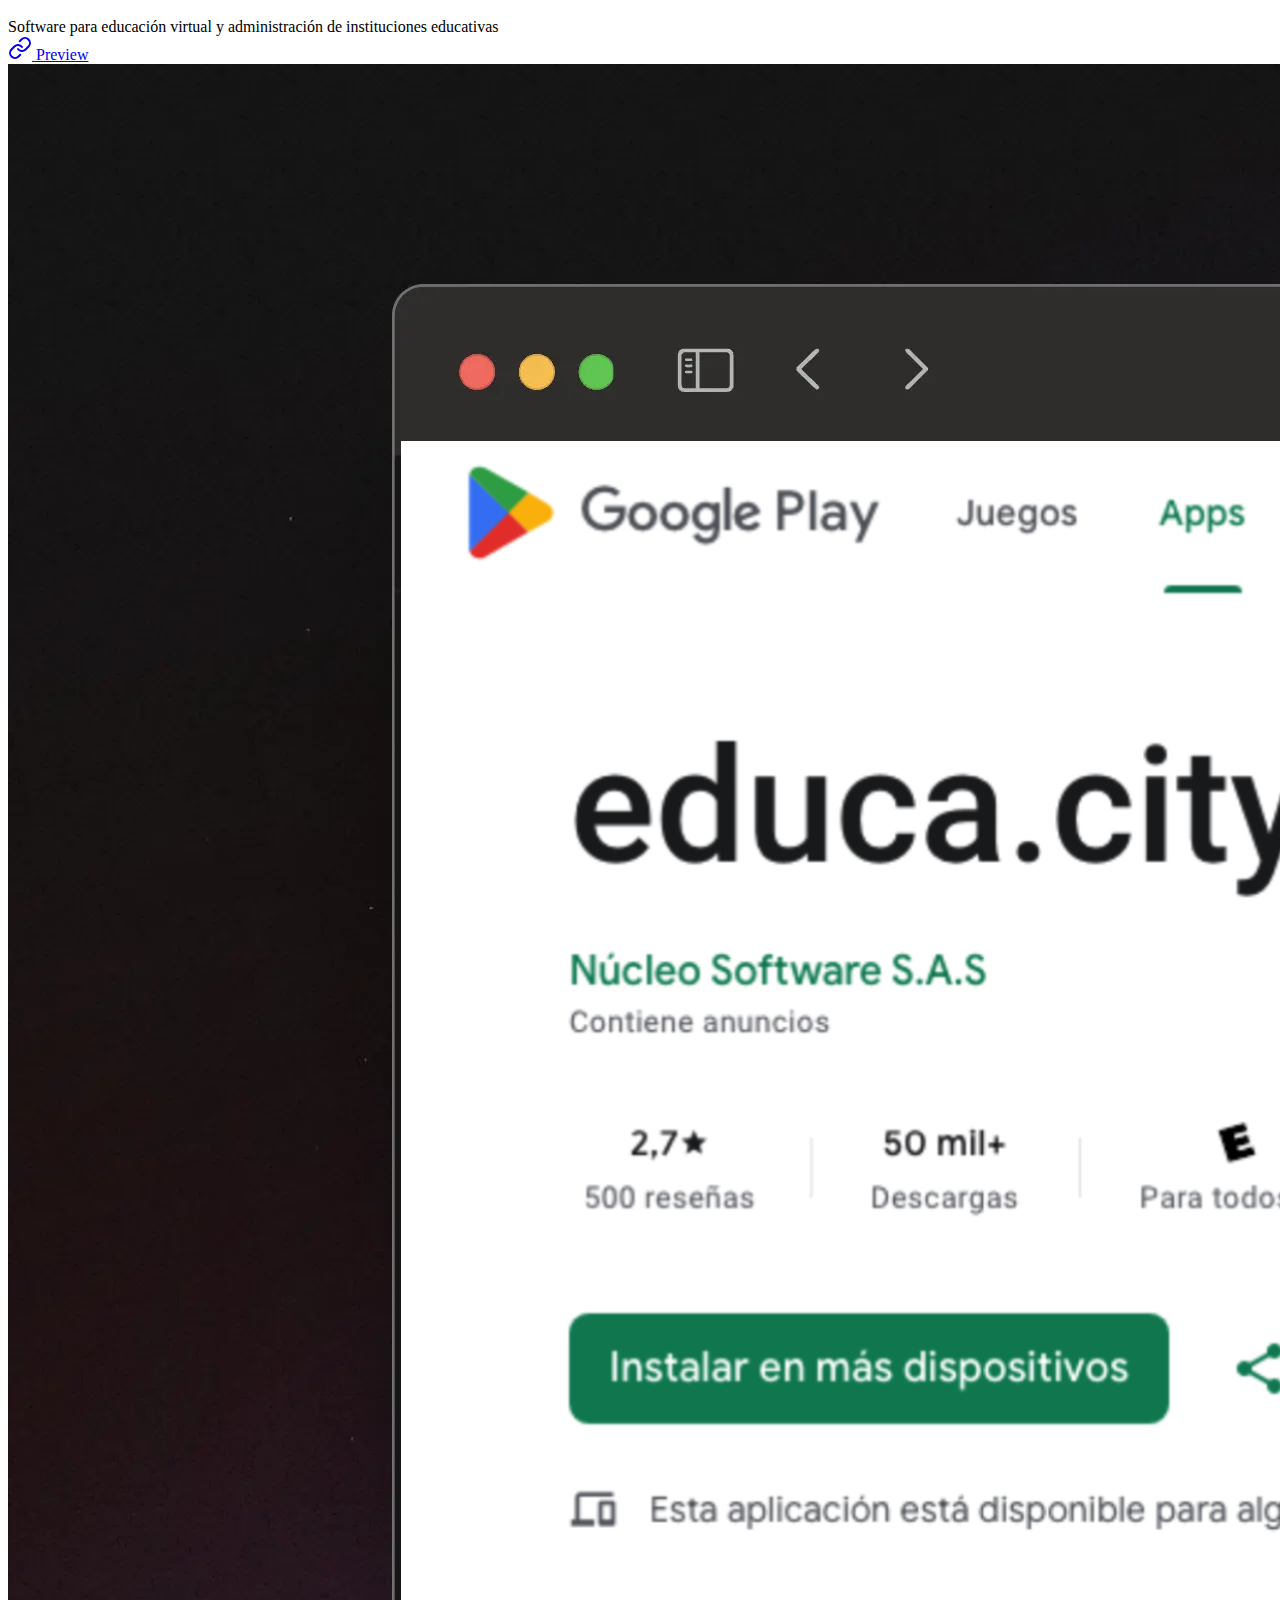
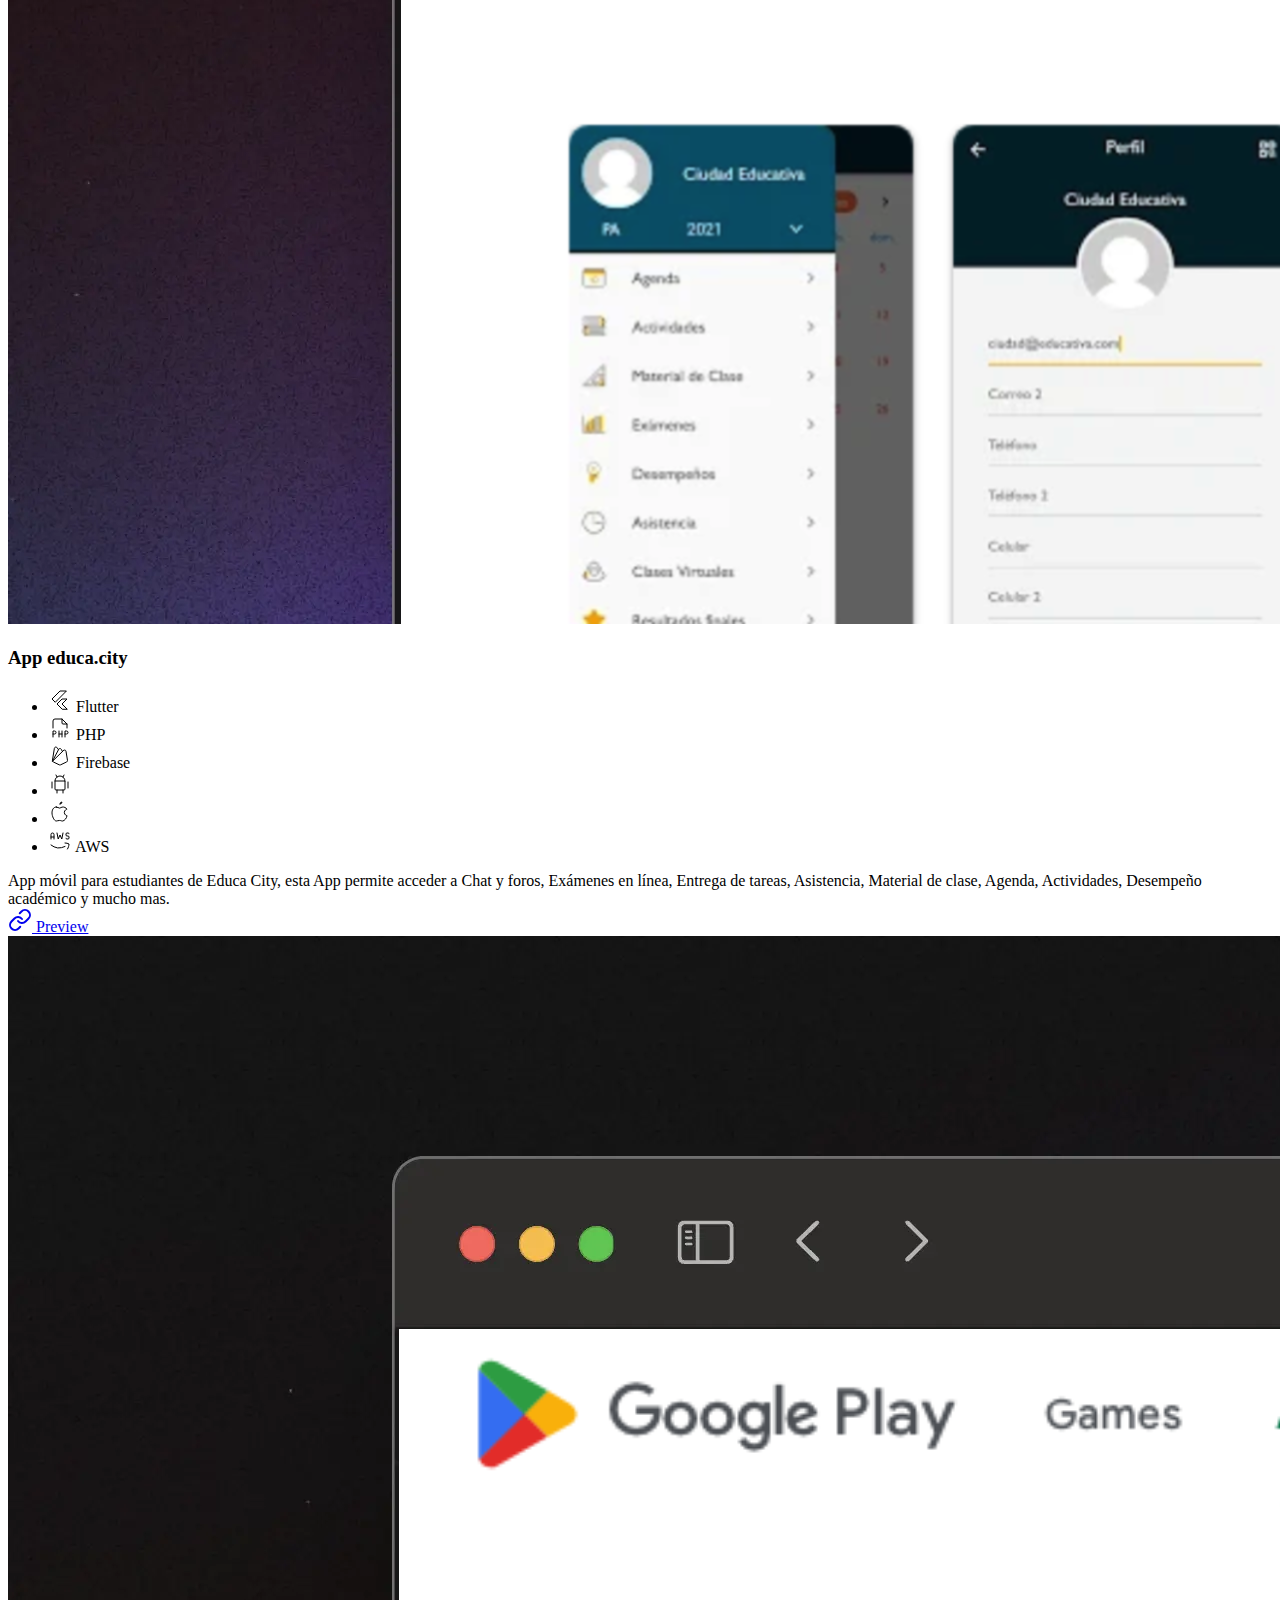
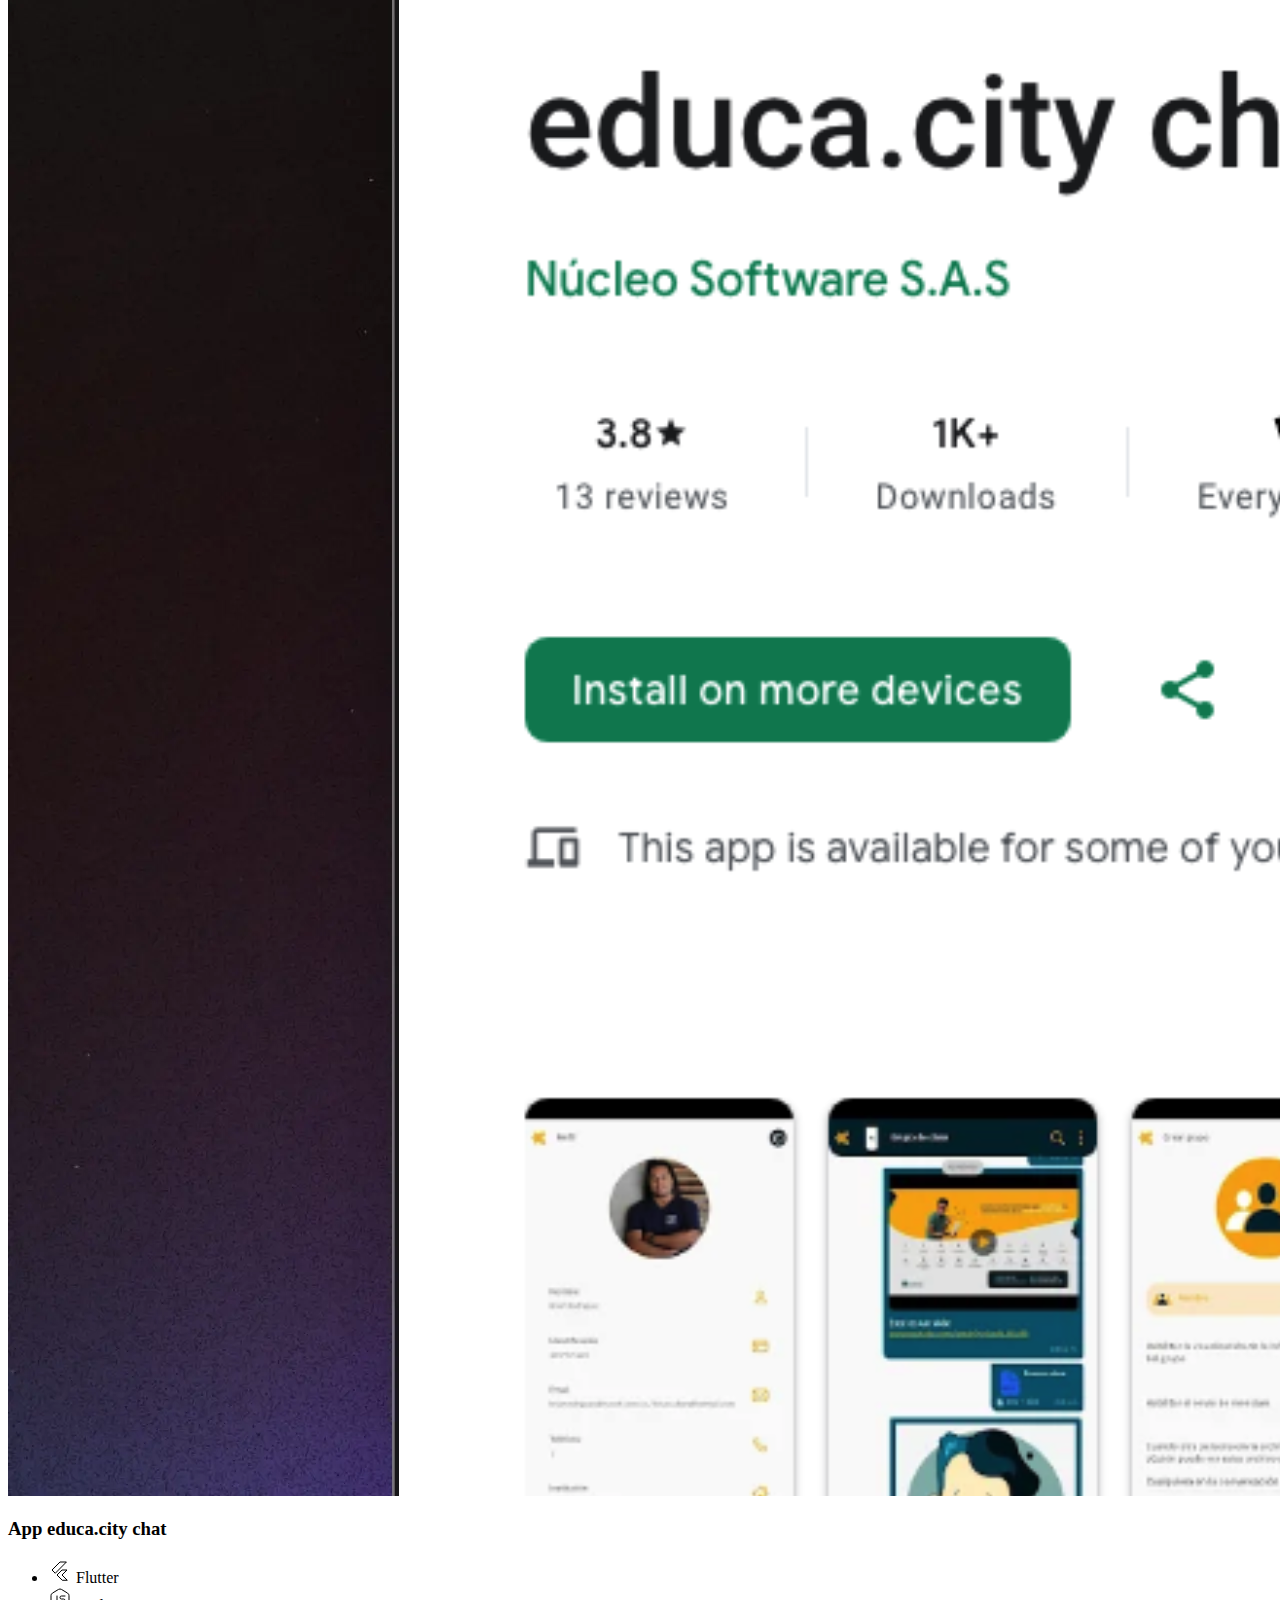
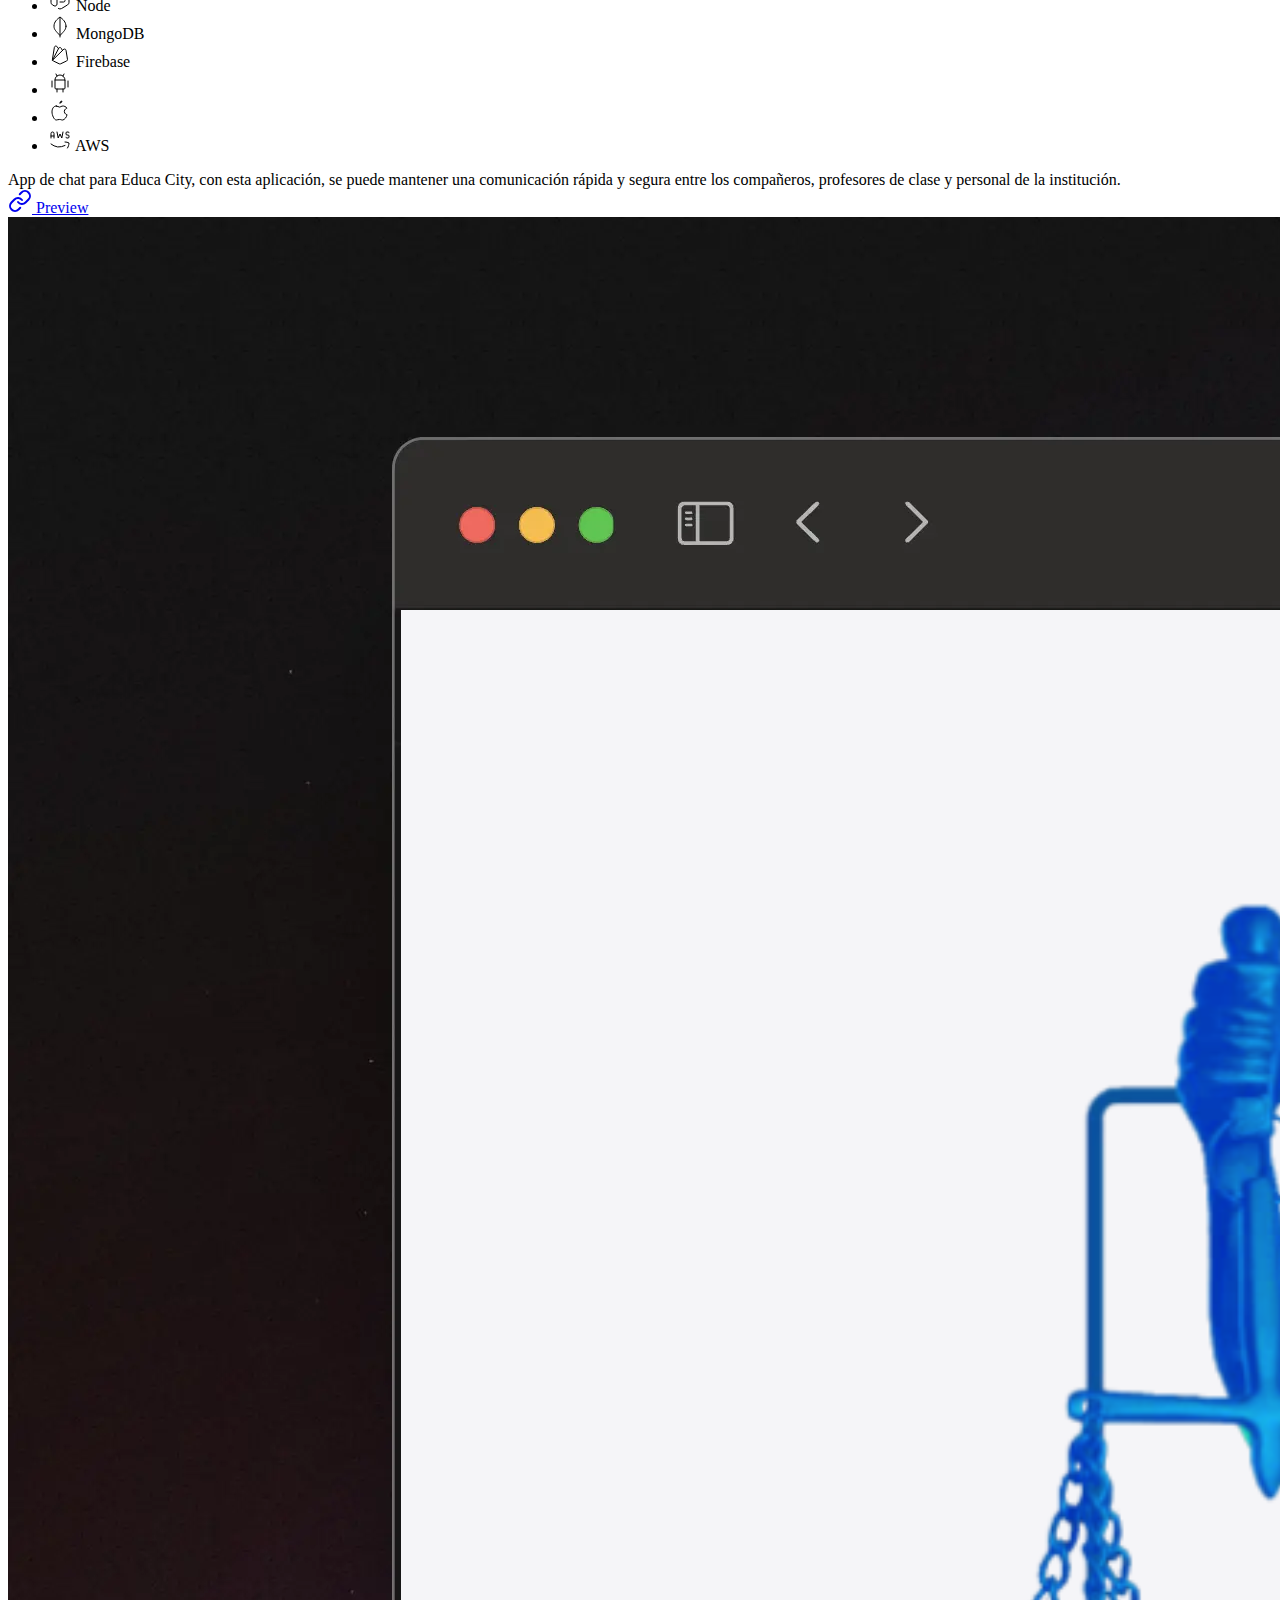
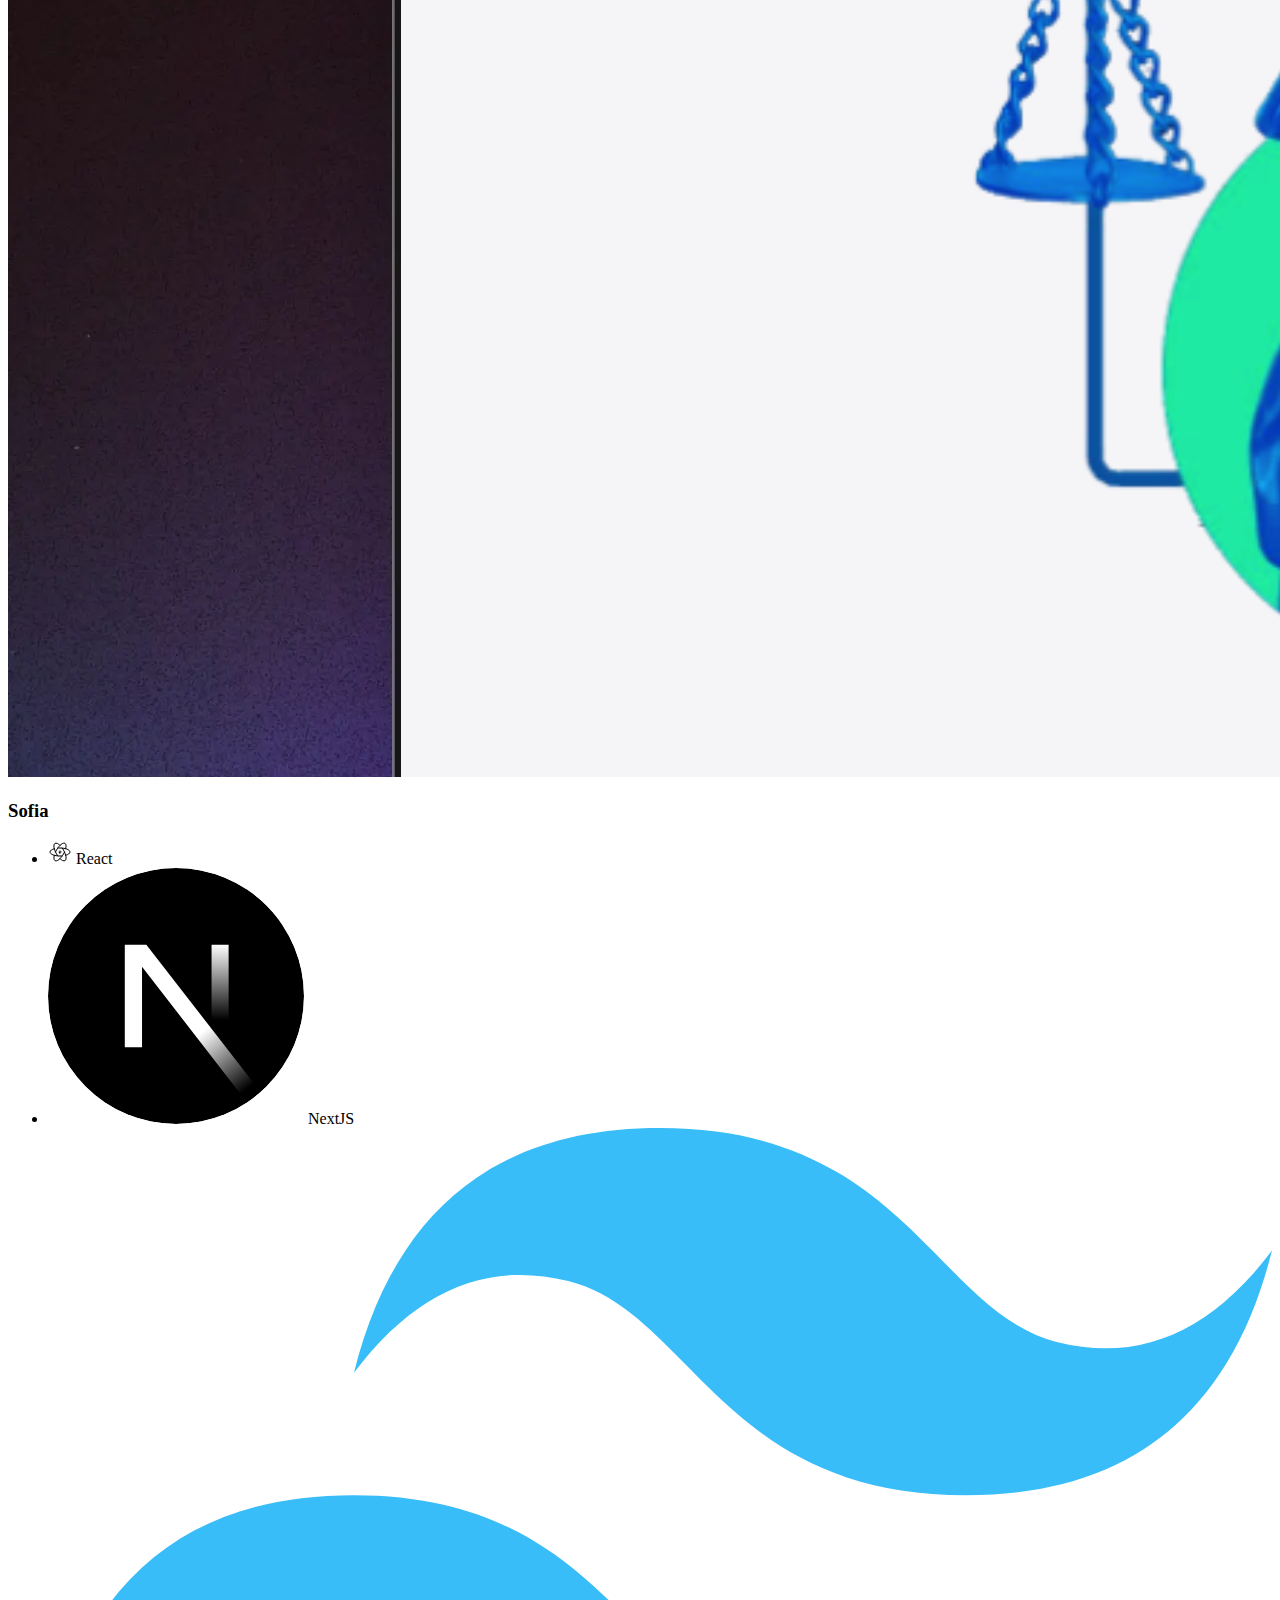
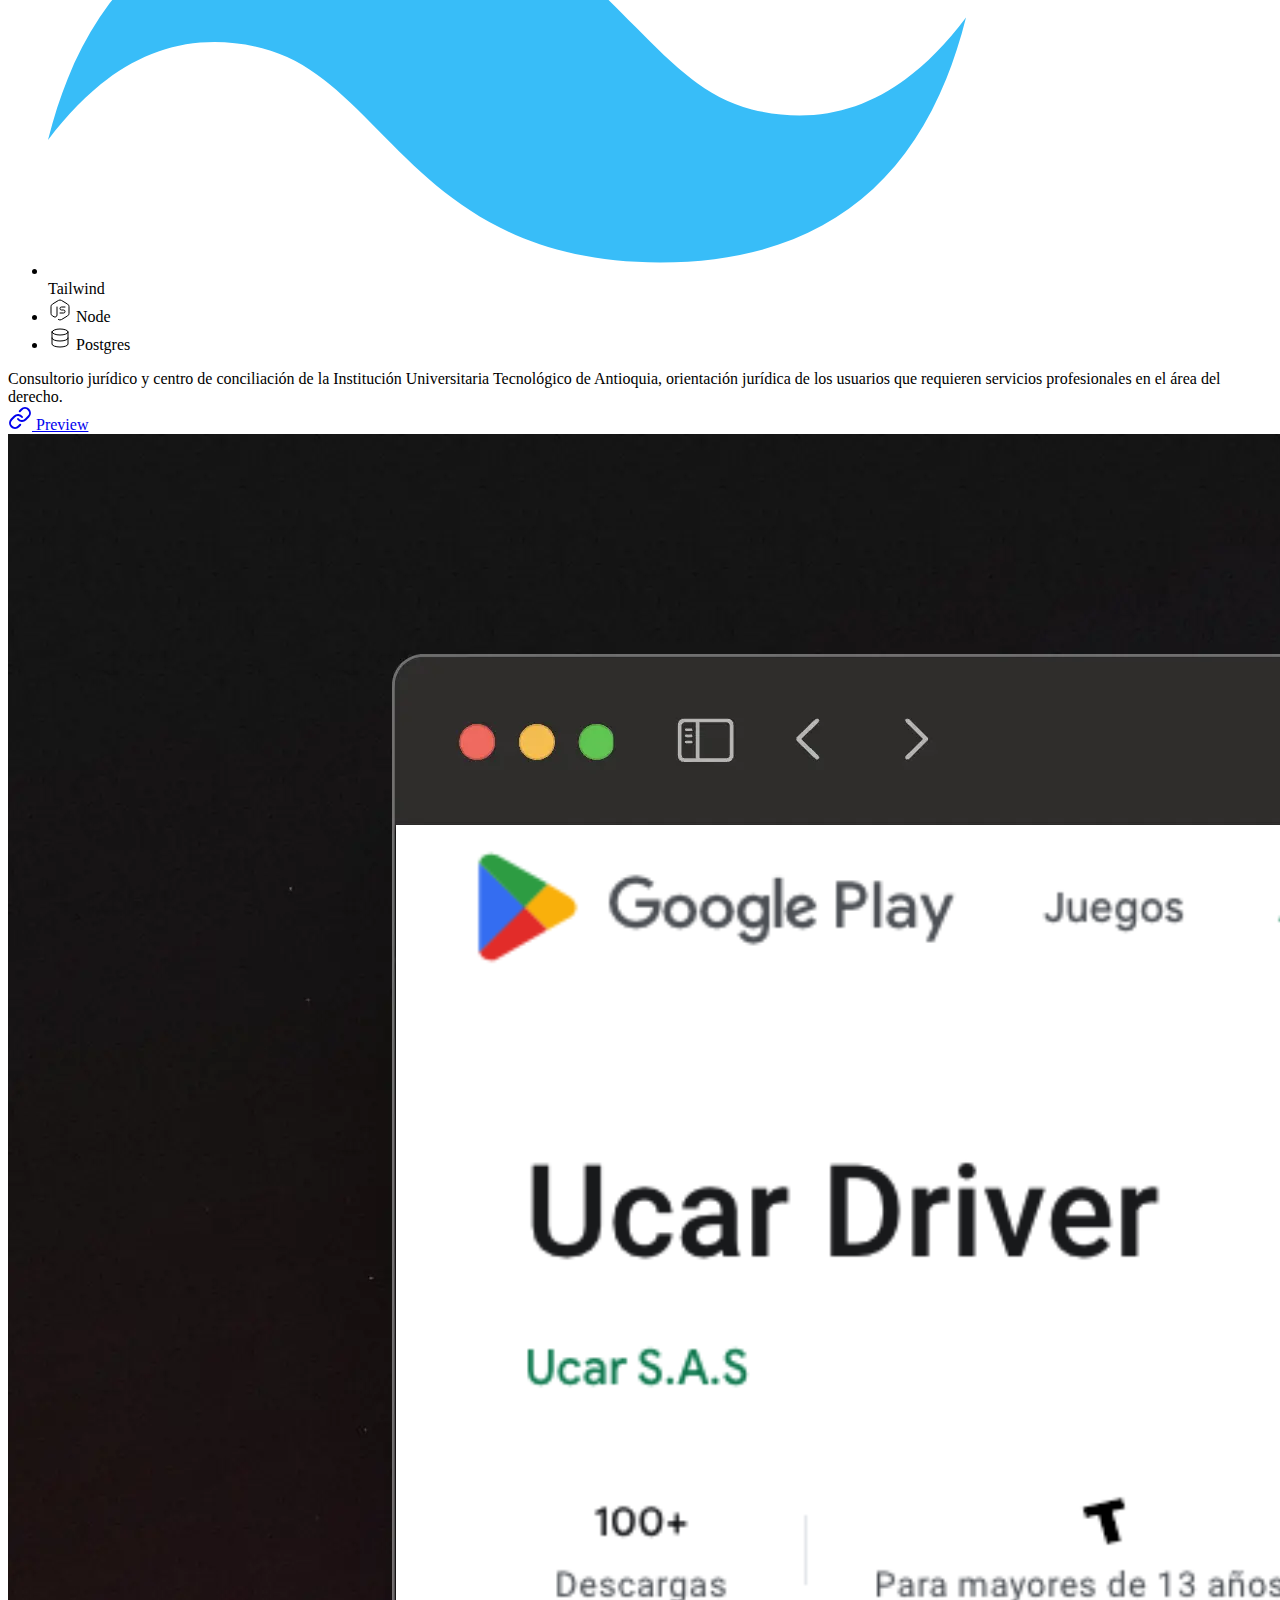
==== commit 79388927: "Add files via upload" ====
--- a/index.html
+++ b/index.html
@@ -1,4 +1,4 @@
-<!DOCTYPE html><html lang="es"> <head><meta charset="UTF-8"><meta name="description" content="Contrata a Brian para crear tu aplicación web o móvil. Ingeniero en software. Especializado en crear aplicaciones únicas."><meta name="viewport" content="width=device-width"><link rel="icon" type="image/svg+xml" href="/favicon.svg"><meta name="generator" content="Astro v4.4.5"><title>Porfolio de Brian - Desarrollador y Programador Web con +10 años de experiencia</title><meta name="astro-view-transitions-enabled" content="true"><meta name="astro-view-transitions-fallback" content="animate"><link rel="stylesheet" href="https://brianrodriguez.xyz/_astro/components.DgY2Y8E2.css" /><script type="module" src="https://brianrodriguez.xyz/_astro/hoisted.CfD_V-On.js"></script></head> <body class="relative text-black dark:text-white"> <div class="absolute top-0 bottom-0 z-[-2] min-h-screen w-full bg-gray-50 dark:bg-gray-950
+<!DOCTYPE html><html lang="es"> <head><meta charset="UTF-8"><meta name="description" content="Contrata a Brian para crear tu aplicación web o móvil. Ingeniero en software. Especializado en crear aplicaciones únicas."><meta name="viewport" content="width=device-width"><link rel="icon" type="image/svg+xml" href="/favicon.svg"><meta name="generator" content="Astro v4.4.5"><title>Porfolio de Brian - Desarrollador y Programador Web con +10 años de experiencia</title><meta name="astro-view-transitions-enabled" content="true"><meta name="astro-view-transitions-fallback" content="animate"><link rel="stylesheet" href="https://brianrodriguez.xyz/astro/components.Cj1O48LD.css" /><script type="module" src="https://brianrodriguez.xyz/astro/hoisted.CfD_V-On.js"></script></head> <body class="relative text-black dark:text-white"> <div class="absolute top-0 bottom-0 z-[-2] min-h-screen w-full bg-gray-50 dark:bg-gray-950
       bg-[radial-gradient(ellipse_80%_80%_at_50%_-20%,rgba(217,216,255,0.5),rgba(255,255,255,0.9))]
       dark:bg-[radial-gradient(ellipse_80%_80%_at_50%_-20%,rgba(120,119,198,0.3),rgba(255,255,255,0))]"></div> <header class="fixed top-0 z-10 flex items-center justify-center w-full mx-auto mt-2" data-astro-cid-3ef6ksr2> <nav class="flex px-3 text-sm font-medium rounded-full text-gray-600 dark:text-gray-200 justify-center items-center" data-astro-cid-3ef6ksr2> <a class="relative block px-2 py-2 transition hover:text-blue-500 dark:hover:text-blue-500" aria-label="experiencia" href="/#experiencia" data-astro-cid-3ef6ksr2> Experiencia </a><a class="relative block px-2 py-2 transition hover:text-blue-500 dark:hover:text-blue-500" aria-label="proyectos" href="/#proyectos" data-astro-cid-3ef6ksr2> Proyectos </a><a class="relative block px-2 py-2 transition hover:text-blue-500 dark:hover:text-blue-500" aria-label="sobre-mi" href="/#sobre-mi" data-astro-cid-3ef6ksr2> Sobre mí </a><a class="relative block px-2 py-2 transition hover:text-blue-500 dark:hover:text-blue-500" aria-label="contacto" href="mailto:xxxllbrianllxxx@gmail.com" data-astro-cid-3ef6ksr2> Contacto </a> <div class="relative ml-1 mr-1" data-astro-cid-x3pjskd3> <button id="theme-toggle-btn" class="appearance-none border-none flex hover:scale-125 transition" data-astro-cid-x3pjskd3 data-astro-transition-persist="astro-ko5uysgj-1"> <span class="sr-only" data-astro-cid-x3pjskd3>Elige el tema</span> <svg id="light" class="theme-toggle-icon size-5 transition-all" data-astro-cid-x3pjskd3 width="24" height="24" viewBox="0 0 24 24" stroke-width="2" stroke="currentColor" fill="none" stroke-linecap="round" stroke-linejoin="round"> <path stroke="none" d="M0 0h24v24H0z" fill="none"></path> <path d="M12 12m-4 0a4 4 0 1 0 8 0a4 4 0 1 0 -8 0"></path> <path d="M3 12h1m8 -9v1m8 8h1m-9 8v1m-6.4 -15.4l.7 .7m12.1 -.7l-.7 .7m0 11.4l.7 .7m-12.1 -.7l-.7 .7"></path> </svg> <svg id="dark" class="theme-toggle-icon absolute size-5 transition-all" data-astro-cid-x3pjskd3 width="24" height="24" viewBox="0 0 24 24" stroke-width="2" stroke="currentColor" fill="none" stroke-linecap="round" stroke-linejoin="round"> <path stroke="none" d="M0 0h24v24H0z" fill="none"></path> <path d="M12 3c.132 0 .263 0 .393 0a7.5 7.5 0 0 0 7.92 12.446a9 9 0 1 1 -8.313 -12.454z"></path> </svg> <svg id="system" class="theme-toggle-icon absolute size-5 transition-all" data-astro-cid-x3pjskd3 width="24" height="24" viewBox="0 0 24 24" stroke-width="2" stroke="currentColor" fill="none" stroke-linecap="round" stroke-linejoin="round"> <path stroke="none" d="M0 0h24v24H0z" fill="none"></path> <path d="M3 5a1 1 0 0 1 1 -1h16a1 1 0 0 1 1 1v10a1 1 0 0 1 -1 1h-16a1 1 0 0 1 -1 -1v-10z"></path> <path d="M7 20h10"></path> <path d="M9 16v4"></path> <path d="M15 16v4"></path> </svg> </button> <div id="themes-menu" class="absolute hidden scale-80 top-8 right-0 text-sm p-1 min-w-[8rem] rounded-md border border-gray-100 bg-white/90 dark:bg-gray-900/90 dark:border-gray-500/20 shadow-[0_3px_10px_rgb(0,0,0,0.2)] backdrop-blur-md" data-astro-cid-x3pjskd3 data-astro-transition-persist="astro-d5hlxqxh-2"> <ul data-astro-cid-x3pjskd3> <li class="themes-menu-option px-2 py-1.5 cursor-default hover:bg-neutral-400/40 dark:hover:bg-gray-500/50 rounded-sm" data-astro-cid-x3pjskd3> Light </li><li class="themes-menu-option px-2 py-1.5 cursor-default hover:bg-neutral-400/40 dark:hover:bg-gray-500/50 rounded-sm" data-astro-cid-x3pjskd3> Dark </li><li class="themes-menu-option px-2 py-1.5 cursor-default hover:bg-neutral-400/40 dark:hover:bg-gray-500/50 rounded-sm" data-astro-cid-x3pjskd3> System </li> </ul> </div> </div>  <script>
   let remove = null
